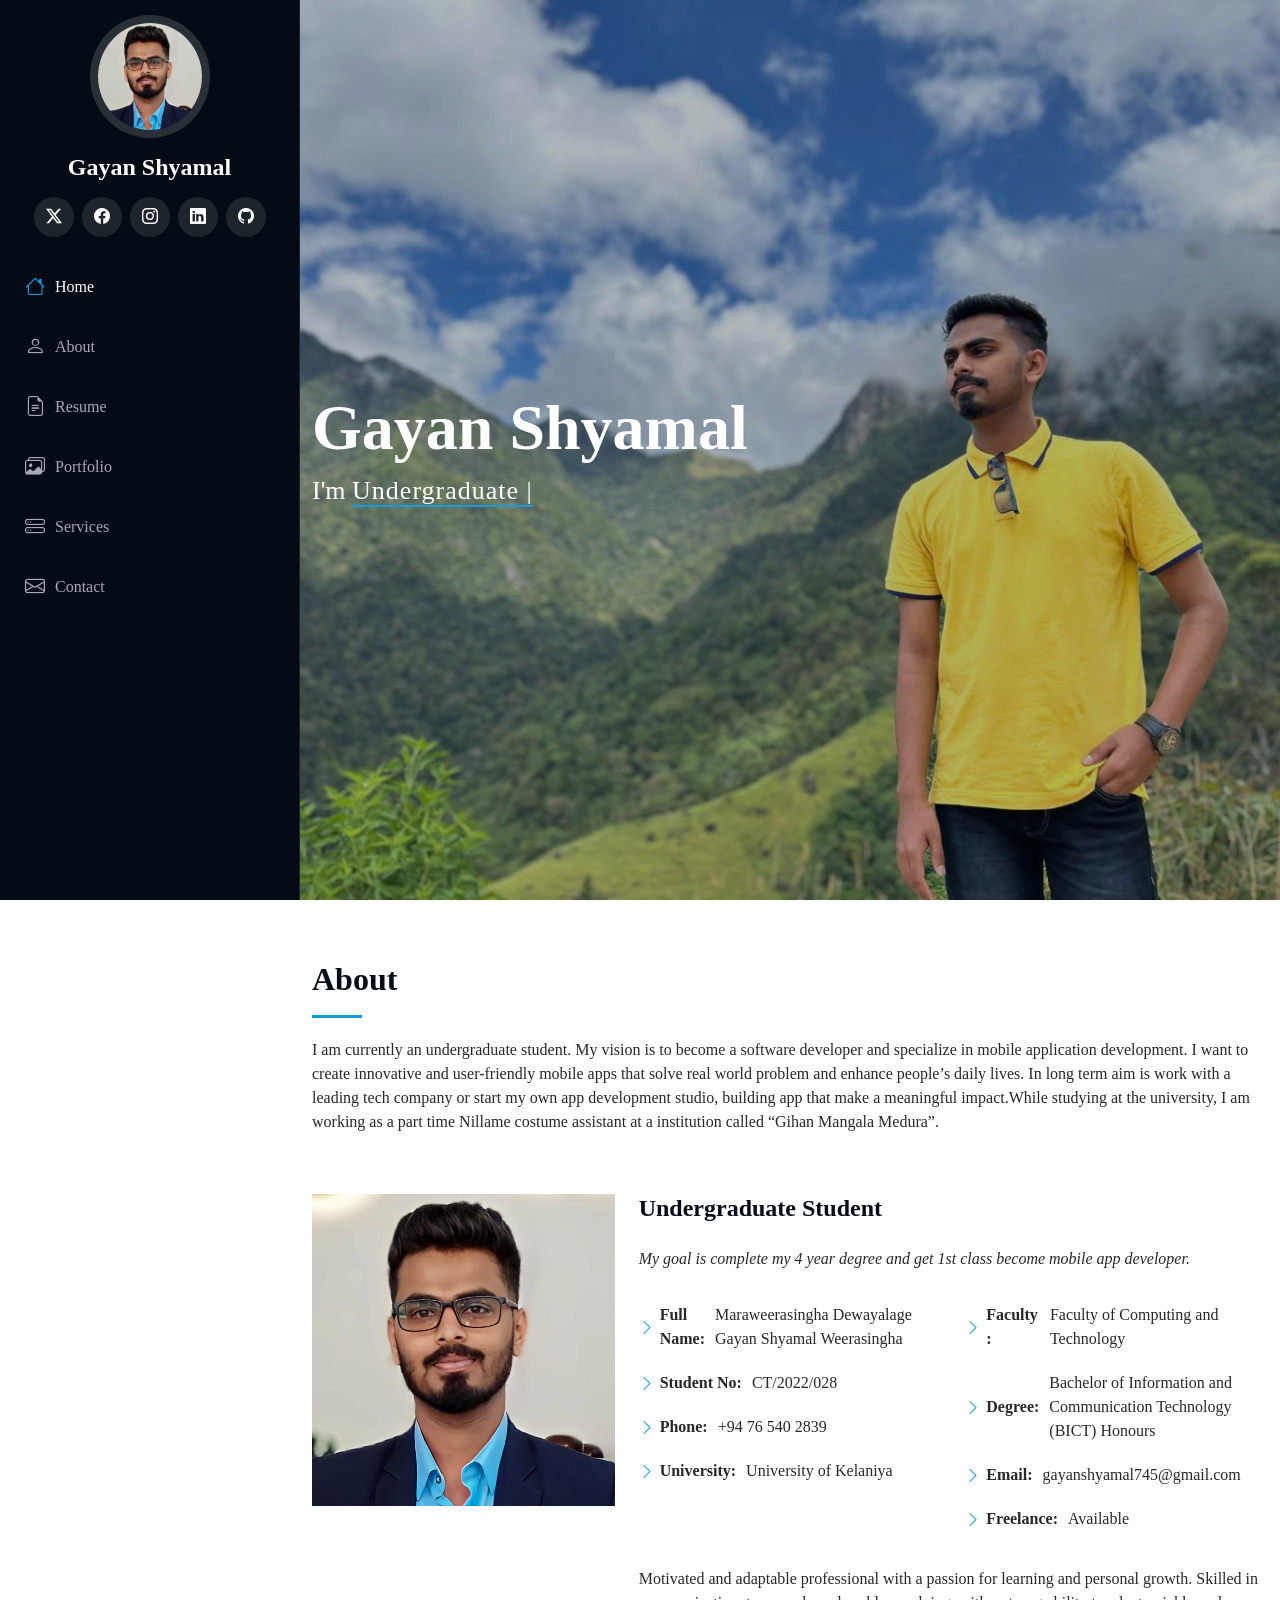
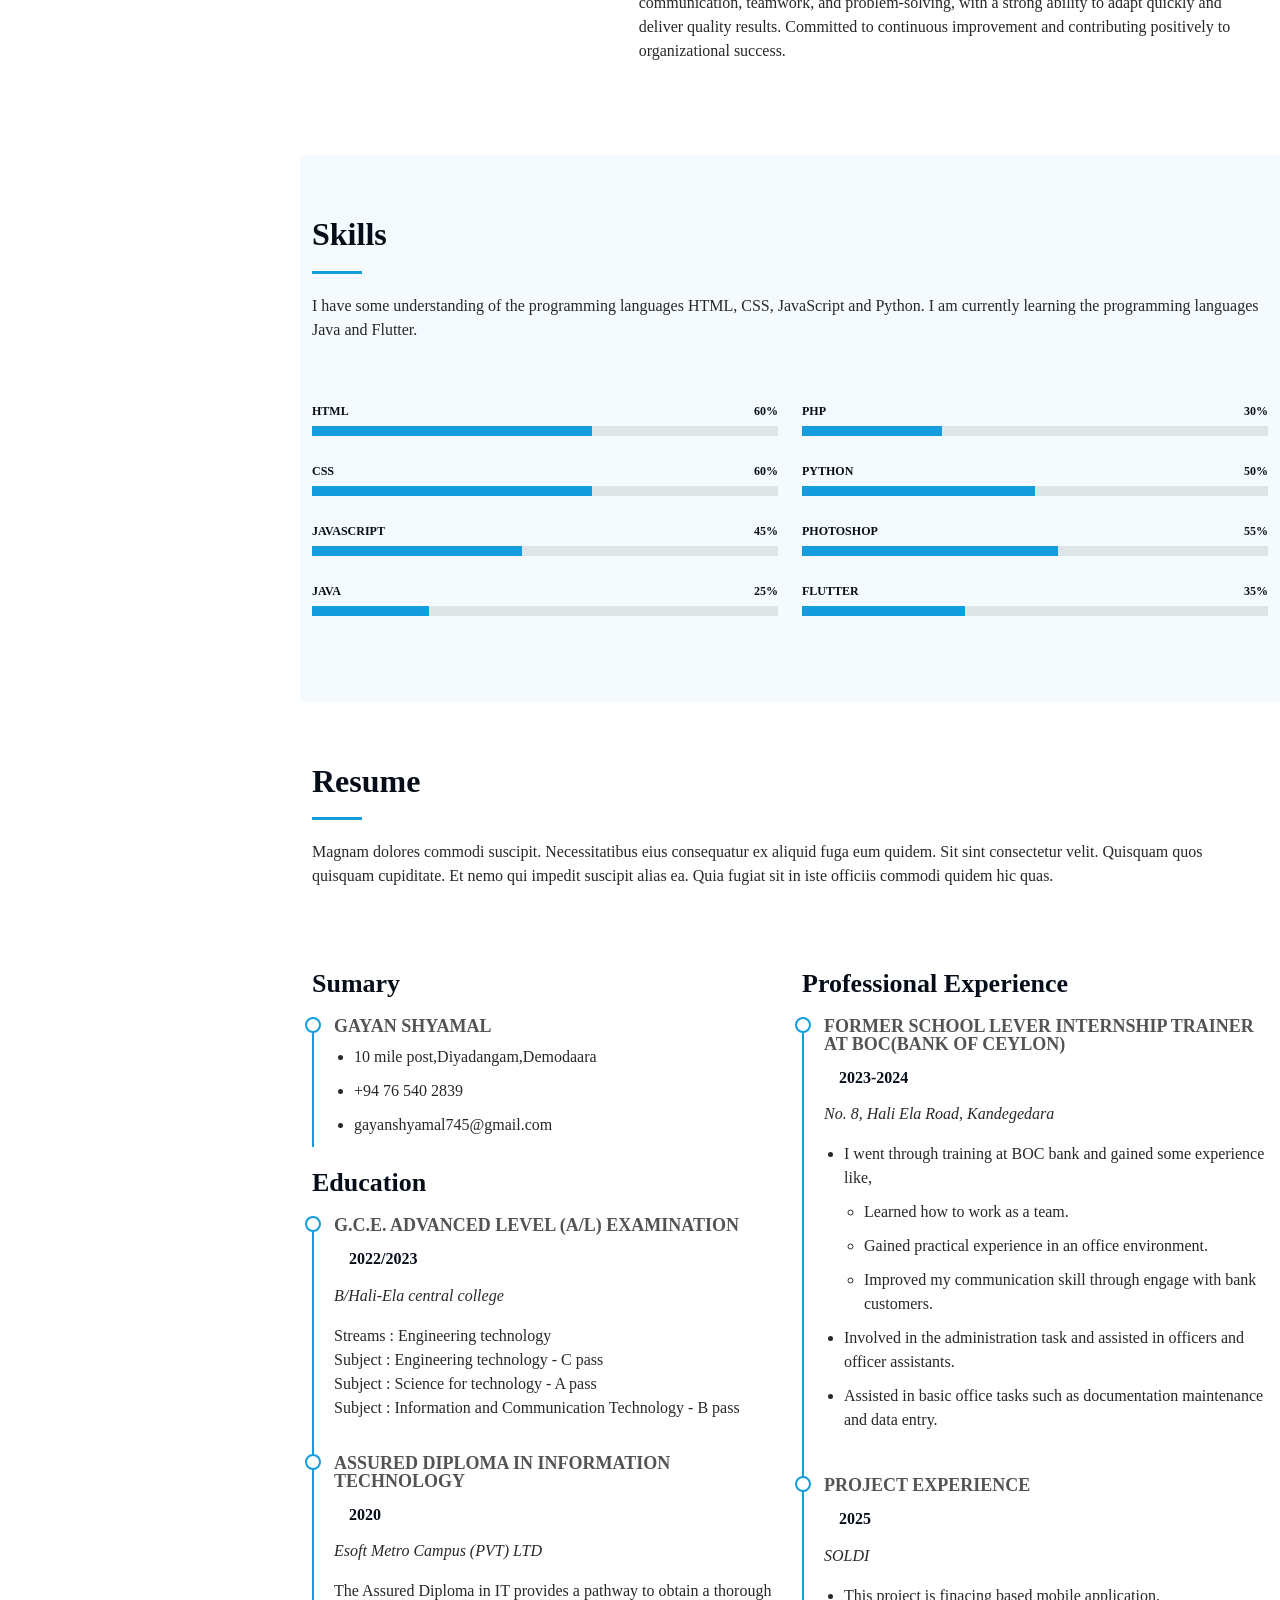
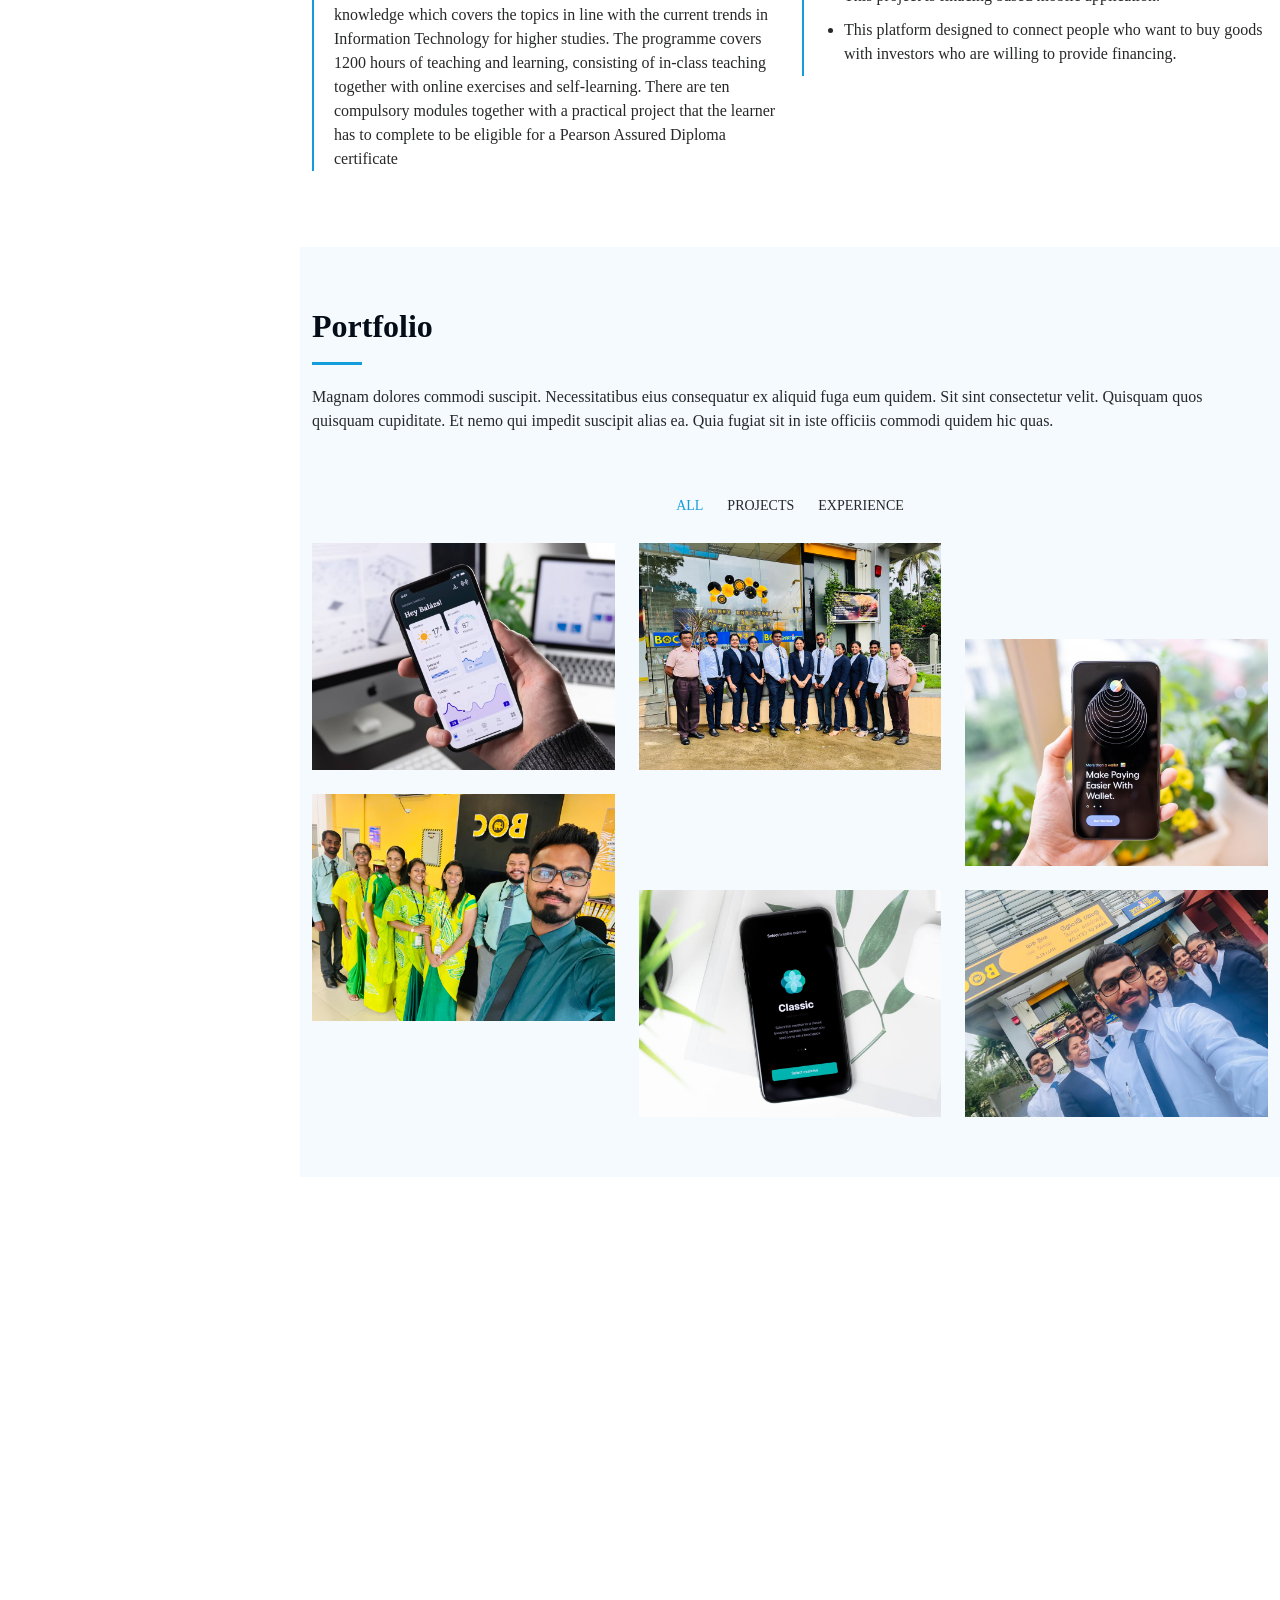
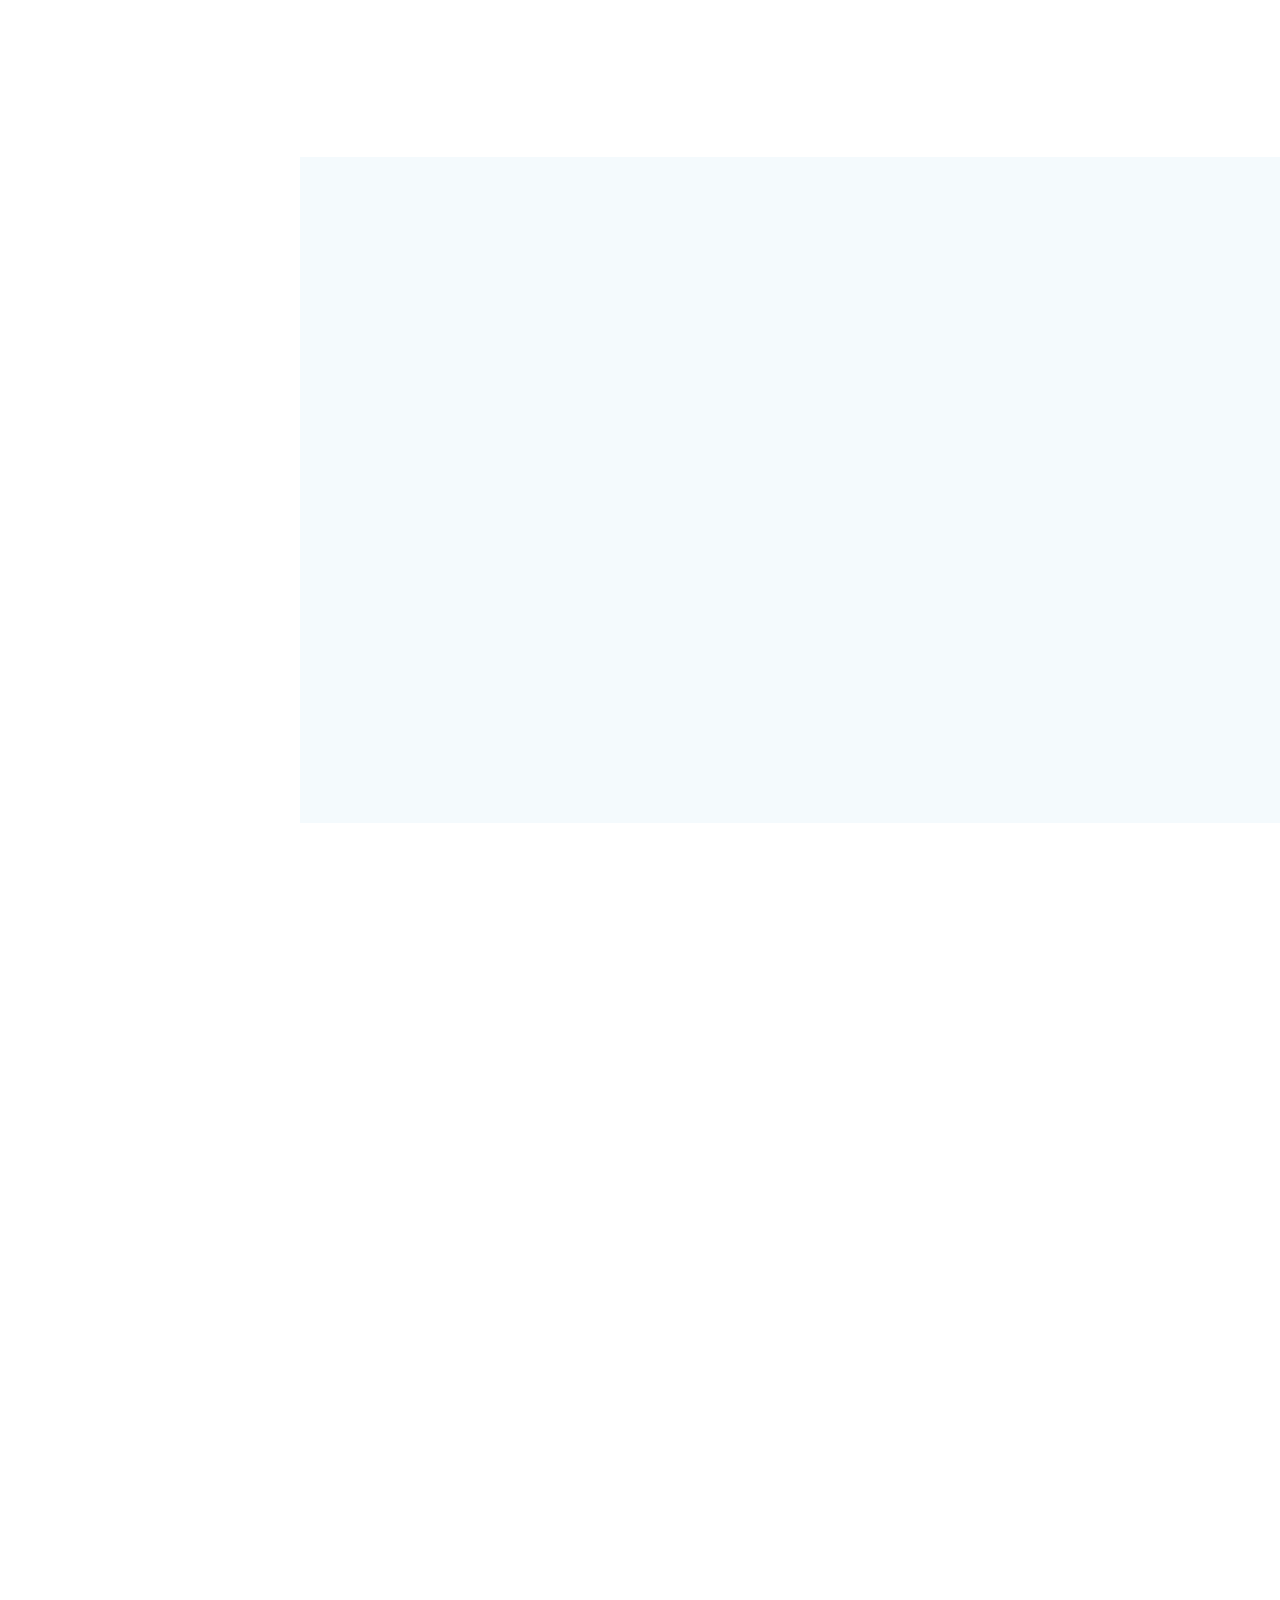
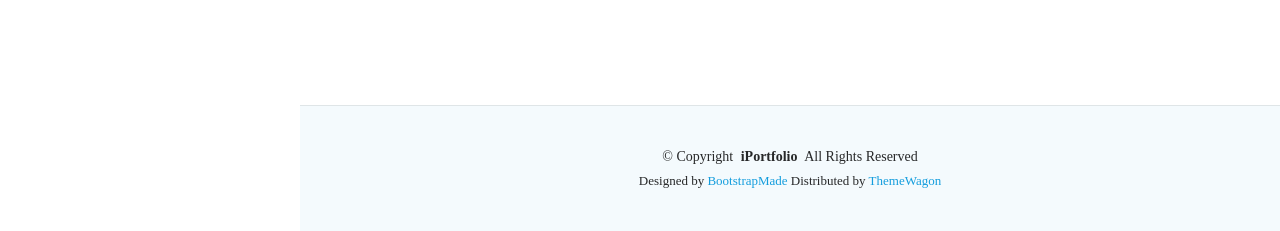
==== index.html @ ed95e5fd "update" ====
<!DOCTYPE html>
<html lang="en">

<head>
  <meta charset="utf-8">
  <meta content="width=device-width, initial-scale=1.0" name="viewport">
  <title>Phortfolio</title>
  <meta content="" name="description">
  <meta content="" name="keywords">

  <!-- Favicons -->
  <link href="assets/img/Profile img.png" rel="icon">
  <link href="assets/img/apple-touch-icon.png" rel="apple-touch-icon">

  <!-- Fonts -->
  <link href="https://fonts.googleapis.com" rel="preconnect">
  <link href="https://fonts.gstatic.com" rel="preconnect" crossorigin>
  <link href="https://fonts.googleapis.com/css2?family=Roboto:ital,wght@0,100;0,300;0,400;0,500;0,700;0,900;1,100;1,300;1,400;1,500;1,700;1,900&family=Poppins:ital,wght@0,100;0,200;0,300;0,400;0,500;0,600;0,700;0,800;0,900;1,100;1,200;1,300;1,400;1,500;1,600;1,700;1,800;1,900&family=Raleway:ital,wght@0,100;0,200;0,300;0,400;0,500;0,600;0,700;0,800;0,900;1,100;1,200;1,300;1,400;1,500;1,600;1,700;1,800;1,900&display=swap" rel="stylesheet">

  <!-- Vendor CSS Files -->
  <link href="assets/vendor/bootstrap/css/bootstrap.min.css" rel="stylesheet">
  <link href="assets/vendor/bootstrap-icons/bootstrap-icons.css" rel="stylesheet">
  <link href="assets/vendor/aos/aos.css" rel="stylesheet">
  <link href="assets/vendor/glightbox/css/glightbox.min.css" rel="stylesheet">
  <link href="assets/vendor/swiper/swiper-bundle.min.css" rel="stylesheet">

  <!-- Main CSS File -->
  <link href="assets/css/main.css" rel="stylesheet">
</head>

<body class="index-page">

  <header id="header" class="header dark-background d-flex flex-column">
    <i class="header-toggle d-xl-none bi bi-list"></i>

    <div class="profile-img">
      <img src="assets/img/my-profile-img.jpg" alt="" class="img-fluid rounded-circle">
    </div>

    <a href="index.html" class="logo d-flex align-items-center justify-content-center">
      <h1 class="sitename">Gayan Shyamal</h1>
    </a>

    <div class="social-links text-center">
      <a href="https://x.com/GayanShyamal4" class="twitter"><i class="bi bi-twitter-x"></i></a>
      <a href="https://www.facebook.com/share/17TEAf5viA/" class="facebook"><i class="bi bi-facebook"></i></a>
      <a href="https://www.instagram.com/_gayan_shyamal?utm_source=qr&igsh=MWZtNzJyYnRlZmVrOQ==" class="instagram"><i class="bi bi-instagram"></i></a>
      <a href="https://www.linkedin.com/in/gayan-shyamal-8b4151331?utm_source=share_via&utm_content=profile&utm_medium=member_android" class="linkedin"><i class="bi bi-linkedin"></i></a>
      <a href="https://github.com/Gayanshyamal" class="github"><i class="bi bi-github"></i></a>
    </div>

    <nav id="navmenu" class="navmenu">
      <ul>
        <li><a href="#hero" class="active"><i class="bi bi-house navicon"></i>Home</a></li>
        <li><a href="#about"><i class="bi bi-person navicon"></i> About</a></li>
        <li><a href="#resume"><i class="bi bi-file-earmark-text navicon"></i> Resume</a></li>
        <li><a href="#portfolio"><i class="bi bi-images navicon"></i> Portfolio</a></li>
        <li><a href="#services"><i class="bi bi-hdd-stack navicon"></i> Services</a></li>
        <li><a href="#contact"><i class="bi bi-envelope navicon"></i> Contact</a></li>
      </ul>
    </nav>

  </header>

  <main class="main">

    <!-- Hero Section -->
    <section id="hero" class="hero section dark-background">

      <img src="/assets/img/IMG-20240428-WA0241.jpg" alt="" data-aos="fade-in" class="">

      <div class="container" data-aos="fade-up" data-aos-delay="100">
        <h2>Gayan Shyamal</h2>
        <p>I'm <span class="typed" data-typed-items="Undergraduate Student, Developer, Selflearner">Undergraduate Student</span><span class="typed-cursor typed-cursor--blink" aria-hidden="true"></span><span class="typed-cursor typed-cursor--blink" aria-hidden="true"></span></p>
      </div>

    </section><!-- /Hero Section -->

    <!-- About Section -->
    <section id="about" class="about section">

      <!-- Section Title -->
      <div class="container section-title" data-aos="fade-up">
        <h2>About</h2>
        <p>I am currently an undergraduate student. My vision is to become a software developer and specialize in mobile application development. I want to create innovative and user-friendly mobile apps that solve real world problem and enhance people’s daily lives. In long term aim is work with a leading tech company or start my own app development studio, building app that make a meaningful impact.While studying at the university, I  am working as a part time Nillame costume assistant at a institution called  “Gihan Mangala Medura”.   </p>
      </div><!-- End Section Title -->

      <div class="container" data-aos="fade-up" data-aos-delay="100">

        <div class="row gy-4 justify-content-center">
          <div class="col-lg-4">
            <img src="assets/img/my-profile-img.jpg" class="img-fluid" alt="">
          </div>
          <div class="col-lg-8 content">
            <h2>Undergraduate Student</h2>
            <p class="fst-italic py-3">
              My goal is complete my 4 year degree and get 1st class become mobile app developer. 
            </p>
            <div class="row">
              <div class="col-lg-6">
                <ul>
                  <li><i class="bi bi-chevron-right"></i> <strong>Full Name:</strong> <span>Maraweerasingha Dewayalage Gayan Shyamal Weerasingha</span></li>
                  <li><i class="bi bi-chevron-right"></i> <strong>Student No:</strong> <span>CT/2022/028</span></li>
                  <li><i class="bi bi-chevron-right"></i> <strong>Phone:</strong> <span>+94 76 540 2839</span></li>
                  <li><i class="bi bi-chevron-right"></i> <strong>University:</strong> <span>University of Kelaniya</span></li>
                </ul>
              </div>
              <div class="col-lg-6">
                <ul>
                  <li><i class="bi bi-chevron-right"></i> <strong>Faculty :</strong> <span>Faculty of Computing and Technology</span></li>
                  <li><i class="bi bi-chevron-right"></i> <strong>Degree:</strong> <span>Bachelor of Information and Communication Technology (BICT) Honours</span></li>
                  <li><i class="bi bi-chevron-right"></i> <strong>Email:</strong> <span>gayanshyamal745@gmail.com</span></li>
                  <li><i class="bi bi-chevron-right"></i> <strong>Freelance:</strong> <span>Available</span></li>
                </ul>
              </div>
            </div>
            <p class="py-3">
              Motivated and adaptable professional with a passion for learning and personal growth. Skilled in communication, teamwork, and problem-solving, with a strong ability to adapt quickly and deliver quality results. Committed to continuous improvement and contributing positively to organizational success.
            </p>
          </div>
        </div>

      </div>

    </section><!-- /About Section -->

    <!-- Skills Section -->
    <section id="skills" class="skills section light-background">

      <!-- Section Title -->
      <div class="container section-title" data-aos="fade-up">
        <h2>Skills</h2>
        <p>I have some understanding of the programming languages HTML, CSS, JavaScript and Python. I am currently learning the programming languages Java and Flutter.</p>
      </div><!-- End Section Title -->

      <div class="container" data-aos="fade-up" data-aos-delay="100">

        <div class="row skills-content skills-animation">

          <div class="col-lg-6">

            <div class="progress">
              <span class="skill"><span>HTML</span> <i class="val">60%</i></span>
              <div class="progress-bar-wrap">
                <div class="progress-bar" role="progressbar" aria-valuenow="60" aria-valuemin="0" aria-valuemax="100"></div>
              </div>
            </div><!-- End Skills Item -->

            <div class="progress">
              <span class="skill"><span>CSS</span> <i class="val">60%</i></span>
              <div class="progress-bar-wrap">
                <div class="progress-bar" role="progressbar" aria-valuenow="60" aria-valuemin="0" aria-valuemax="100"></div>
              </div>
            </div><!-- End Skills Item -->

            <div class="progress">
              <span class="skill"><span>JavaScript</span> <i class="val">45%</i></span>
              <div class="progress-bar-wrap">
                <div class="progress-bar" role="progressbar" aria-valuenow="45" aria-valuemin="0" aria-valuemax="100"></div>
              </div>
            </div><!-- End Skills Item -->

            <div class="progress">
              <span class="skill"><span>Java</span> <i class="val">25%</i></span>
              <div class="progress-bar-wrap">
                <div class="progress-bar" role="progressbar" aria-valuenow="25" aria-valuemin="0" aria-valuemax="100"></div>
              </div>
            </div><!-- End Skills Item -->

          </div>

          <div class="col-lg-6">

            <div class="progress">
              <span class="skill"><span>PHP</span> <i class="val">30%</i></span>
              <div class="progress-bar-wrap">
                <div class="progress-bar" role="progressbar" aria-valuenow="30" aria-valuemin="0" aria-valuemax="100"></div>
              </div>
            </div><!-- End Skills Item -->

            <div class="progress">
              <span class="skill"><span>Python</span> <i class="val">50%</i></span>
              <div class="progress-bar-wrap">
                <div class="progress-bar" role="progressbar" aria-valuenow="50" aria-valuemin="0" aria-valuemax="100"></div>
              </div>
            </div><!-- End Skills Item -->

            <div class="progress">
              <span class="skill"><span>Photoshop</span> <i class="val">55%</i></span>
              <div class="progress-bar-wrap">
                <div class="progress-bar" role="progressbar" aria-valuenow="55" aria-valuemin="0" aria-valuemax="100"></div>
              </div>
            </div><!-- End Skills Item -->

            <div class="progress">
              <span class="skill"><span>Flutter</span> <i class="val">35%</i></span>
              <div class="progress-bar-wrap">
                <div class="progress-bar" role="progressbar" aria-valuenow="35" aria-valuemin="0" aria-valuemax="100"></div>
              </div>
            </div><!-- End Skills Item -->

          </div>

        </div>

      </div>

    </section><!-- /Skills Section -->

    <!-- Resume Section -->
    <section id="resume" class="resume section">

      <!-- Section Title -->
      <div class="container section-title" data-aos="fade-up">
        <h2>Resume</h2>
        <p>Magnam dolores commodi suscipit. Necessitatibus eius consequatur ex aliquid fuga eum quidem. Sit sint consectetur velit. Quisquam quos quisquam cupiditate. Et nemo qui impedit suscipit alias ea. Quia fugiat sit in iste officiis commodi quidem hic quas.</p>
      </div><!-- End Section Title -->

      <div class="container">

        <div class="row">

          <div class="col-lg-6" data-aos="fade-up" data-aos-delay="100">
            <h3 class="resume-title">Sumary</h3>

            <div class="resume-item pb-0">
              <h4>Gayan Shyamal</h4>
              <ul>
                <li>10 mile post,Diyadangam,Demodaara</li>
                <li>+94 76 540 2839</li>
                <li>gayanshyamal745@gmail.com</li>
              </ul>
            </div><!-- Edn Resume Item -->

            <h3 class="resume-title">Education</h3>
            <div class="resume-item">
              <h4>G.C.E. Advanced Level (A/L) Examination</h4>
              <h5>2022/2023</h5>
              <p><em>B/Hali-Ela central college</em></p>
              <p>Streams : Engineering technology <br>
                  Subject : Engineering technology - C pass <br>
                  Subject : Science for technology - A pass <br>
                  Subject : Information and Communication Technology - B pass</p>
            </div><!-- Edn Resume Item -->

            <div class="resume-item">
              <h4>ASSURED DIPLOMA IN INFORMATION TECHNOLOGY</h4>
              <h5>2020</h5>
              <p><em>Esoft Metro Campus (PVT) LTD</em></p>
              <p>The Assured Diploma in IT provides a pathway to obtain a thorough knowledge which covers the topics in line with the current trends in Information Technology for higher studies. The programme covers 1200 hours of teaching and learning, consisting of in-class teaching together with online exercises and self-learning. There are ten compulsory modules together with a practical project that the learner has to complete to be eligible for a Pearson Assured Diploma certificate</p>
            </div><!-- Edn Resume Item -->

          </div>

          <div class="col-lg-6" data-aos="fade-up" data-aos-delay="200">
            <h3 class="resume-title">Professional Experience</h3>
            <div class="resume-item">
              <h4>former school lever internship trainer at BOC(Bank of Ceylon)</h4>
              <h5>2023-2024</h5>
              <p><em>No. 8, Hali Ela Road, Kandegedara</em></p>
              <ul>
                <li>I went through training at BOC bank and gained some experience like,</li>
                <ul>
                  <li>Learned how to work as a team.</li>
                  <li>Gained practical experience in an office environment.</li>
                  <li>Improved my communication skill through engage with bank customers.</li>
                </ul>
                <li>Involved in the administration task and assisted in officers and officer assistants.</li>
                <li>Assisted in basic office tasks such as documentation maintenance and data entry.</li>
              </ul>
            </div><!-- Edn Resume Item -->

            <div class="resume-item">
              <h4>Project experience</h4>
              <h5>2025</h5>
              <p><em>SOLDI</em></p>
              <ul>
                <li>This project is finacing based mobile application.</li>
                <li>This platform designed to connect people who want to buy goods with investors who are willing to provide financing.</li>
              </ul>
            </div><!-- Edn Resume Item -->

          </div>

        </div>

      </div>

    </section><!-- /Resume Section -->

    <!-- Portfolio Section -->
    <section id="portfolio" class="portfolio section light-background">

      <!-- Section Title -->
      <div class="container section-title" data-aos="fade-up">
        <h2>Portfolio</h2>
        <p>Magnam dolores commodi suscipit. Necessitatibus eius consequatur ex aliquid fuga eum quidem. Sit sint consectetur velit. Quisquam quos quisquam cupiditate. Et nemo qui impedit suscipit alias ea. Quia fugiat sit in iste officiis commodi quidem hic quas.</p>
      </div><!-- End Section Title -->

      <div class="container">

        <div class="isotope-layout" data-default-filter="*" data-layout="masonry" data-sort="original-order">

          <ul class="portfolio-filters isotope-filters" data-aos="fade-up" data-aos-delay="100">
            <li data-filter="*" class="filter-active">All</li>
            <li data-filter=".filter-app">Projects</li>
            <li data-filter=".filter-product">Experience</li>
          </ul><!-- End Portfolio Filters -->

          <div class="row gy-4 isotope-container" data-aos="fade-up" data-aos-delay="200">

            <div class="col-lg-4 col-md-6 portfolio-item isotope-item filter-app">
              <div class="portfolio-content h-100">
                <img src="assets/img/portfolio/app-1.jpg" class="img-fluid" alt="">
                <div class="portfolio-info">
                  <h4>App 1</h4>
                  <p>Lorem ipsum, dolor sit amet consectetur</p>
                  <a href="assets/img/portfolio/app-1.jpg" title="App 1" data-gallery="portfolio-gallery-app" class="glightbox preview-link"><i class="bi bi-zoom-in"></i></a>
                  <a href="portfolio-details.html" title="More Details" class="details-link"><i class="bi bi-link-45deg"></i></a>
                </div>
              </div>
            </div><!-- End Portfolio Item -->

            <div class="col-lg-4 col-md-6 portfolio-item isotope-item filter-product">
              <div class="portfolio-content h-100">
                <img src="assets/img/portfolio/product-1.jpg" class="img-fluid" alt="">
                <div class="portfolio-info">
                  <h4>Product 1</h4>
                  <p>Lorem ipsum, dolor sit amet consectetur</p>
                  <a href="assets/img/portfolio/product-1.jpg" title="Product 1" data-gallery="portfolio-gallery-product" class="glightbox preview-link"><i class="bi bi-zoom-in"></i></a>
                  <a href="portfolio-Experience.html" title="More Details" class="details-link"><i class="bi bi-link-45deg"></i></a>
                </div>
              </div>
            </div><!-- End Portfolio Item -->

            <div class="col-lg-4 col-md-6 portfolio-item isotope-item filter-branding">
              <div class="portfolio-content h-100">
                <img src="assets/img/portfolio/branding-1.jpg" class="img-fluid" alt="">
                <div class="portfolio-info">
                  <h4>Branding 1</h4>
                  <p>Lorem ipsum, dolor sit amet consectetur</p>
                  <a href="assets/img/portfolio/branding-1.jpg" title="Branding 1" data-gallery="portfolio-gallery-branding" class="glightbox preview-link"><i class="bi bi-zoom-in"></i></a>
                  <a href="portfolio-details.html" title="More Details" class="details-link"><i class="bi bi-link-45deg"></i></a>
                </div>
              </div>
            </div><!-- End Portfolio Item -->

            <div class="col-lg-4 col-md-6 portfolio-item isotope-item filter-books">
              <div class="portfolio-content h-100">
                <img src="assets/img/portfolio/books-1.jpg" class="img-fluid" alt="">
                <div class="portfolio-info">
                  <h4>Books 1</h4>
                  <p>Lorem ipsum, dolor sit amet consectetur</p>
                  <a href="assets/img/portfolio/books-1.jpg" title="Branding 1" data-gallery="portfolio-gallery-book" class="glightbox preview-link"><i class="bi bi-zoom-in"></i></a>
                  <a href="portfolio-details.html" title="More Details" class="details-link"><i class="bi bi-link-45deg"></i></a>
                </div>
              </div>
            </div><!-- End Portfolio Item -->

            <div class="col-lg-4 col-md-6 portfolio-item isotope-item filter-app">
              <div class="portfolio-content h-100">
                <img src="assets/img/portfolio/app-2.jpg" class="img-fluid" alt="">
                <div class="portfolio-info">
                  <h4>App 2</h4>
                  <p>Lorem ipsum, dolor sit amet consectetur</p>
                  <a href="assets/img/portfolio/app-2.jpg" title="App 2" data-gallery="portfolio-gallery-app" class="glightbox preview-link"><i class="bi bi-zoom-in"></i></a>
                  <a href="portfolio-details.html" title="More Details" class="details-link"><i class="bi bi-link-45deg"></i></a>
                </div>
              </div>
            </div><!-- End Portfolio Item -->

            <div class="col-lg-4 col-md-6 portfolio-item isotope-item filter-product">
              <div class="portfolio-content h-100">
                <img src="assets/img/portfolio/product-2.jpg" class="img-fluid" alt="">
                <div class="portfolio-info">
                  <h4>Product 2</h4>
                  <p>Lorem ipsum, dolor sit amet consectetur</p>
                  <a href="assets/img/portfolio/product-2.jpg" title="Product 2" data-gallery="portfolio-gallery-product" class="glightbox preview-link"><i class="bi bi-zoom-in"></i></a>
                  <a href="portfolio-Experience.html" title="More Details" class="details-link"><i class="bi bi-link-45deg"></i></a>
                </div>
              </div>
            </div><!-- End Portfolio Item -->

            <div class="col-lg-4 col-md-6 portfolio-item isotope-item filter-branding">
              <div class="portfolio-content h-100">
                <img src="assets/img/portfolio/branding-2.jpg" class="img-fluid" alt="">
                <div class="portfolio-info">
                  <h4>Branding 2</h4>
                  <p>Lorem ipsum, dolor sit amet consectetur</p>
                  <a href="assets/img/portfolio/branding-2.jpg" title="Branding 2" data-gallery="portfolio-gallery-branding" class="glightbox preview-link"><i class="bi bi-zoom-in"></i></a>
                  <a href="portfolio-details.html" title="More Details" class="details-link"><i class="bi bi-link-45deg"></i></a>
                </div>
              </div>
            </div><!-- End Portfolio Item -->

            <div class="col-lg-4 col-md-6 portfolio-item isotope-item filter-books">
              <div class="portfolio-content h-100">
                <img src="assets/img/portfolio/books-2.jpg" class="img-fluid" alt="">
                <div class="portfolio-info">
                  <h4>Books 2</h4>
                  <p>Lorem ipsum, dolor sit amet consectetur</p>
                  <a href="assets/img/portfolio/books-2.jpg" title="Branding 2" data-gallery="portfolio-gallery-book" class="glightbox preview-link"><i class="bi bi-zoom-in"></i></a>
                  <a href="portfolio-details.html" title="More Details" class="details-link"><i class="bi bi-link-45deg"></i></a>
                </div>
              </div>
            </div><!-- End Portfolio Item -->

            <div class="col-lg-4 col-md-6 portfolio-item isotope-item filter-app">
              <div class="portfolio-content h-100">
                <img src="assets/img/portfolio/app-3.jpg" class="img-fluid" alt="">
                <div class="portfolio-info">
                  <h4>App 3</h4>
                  <p>Lorem ipsum, dolor sit amet consectetur</p>
                  <a href="assets/img/portfolio/app-3.jpg" title="App 3" data-gallery="portfolio-gallery-app" class="glightbox preview-link"><i class="bi bi-zoom-in"></i></a>
                  <a href="portfolio-details.html" title="More Details" class="details-link"><i class="bi bi-link-45deg"></i></a>
                </div>
              </div>
            </div><!-- End Portfolio Item -->

            <div class="col-lg-4 col-md-6 portfolio-item isotope-item filter-product">
              <div class="portfolio-content h-100">
                <img src="assets/img/portfolio/product-3.jpg" class="img-fluid" alt="">
                <div class="portfolio-info">
                  <h4>Product 3</h4>
                  <p>Lorem ipsum, dolor sit amet consectetur</p>
                  <a href="assets/img/portfolio/product-3.jpg" title="Product 3" data-gallery="portfolio-gallery-product" class="glightbox preview-link"><i class="bi bi-zoom-in"></i></a>
                  <a href="portfolio-Experience.html" title="More Details" class="details-link"><i class="bi bi-link-45deg"></i></a>
                </div>
              </div>
            </div><!-- End Portfolio Item -->

            <div class="col-lg-4 col-md-6 portfolio-item isotope-item filter-branding">
              <div class="portfolio-content h-100">
                <img src="assets/img/portfolio/branding-3.jpg" class="img-fluid" alt="">
                <div class="portfolio-info">
                  <h4>Branding 3</h4>
                  <p>Lorem ipsum, dolor sit amet consectetur</p>
                  <a href="assets/img/portfolio/branding-3.jpg" title="Branding 2" data-gallery="portfolio-gallery-branding" class="glightbox preview-link"><i class="bi bi-zoom-in"></i></a>
                  <a href="portfolio-details.html" title="More Details" class="details-link"><i class="bi bi-link-45deg"></i></a>
                </div>
              </div>
            </div><!-- End Portfolio Item -->

            <div class="col-lg-4 col-md-6 portfolio-item isotope-item filter-books">
              <div class="portfolio-content h-100">
                <img src="assets/img/portfolio/books-3.jpg" class="img-fluid" alt="">
                <div class="portfolio-info">
                  <h4>Books 3</h4>
                  <p>Lorem ipsum, dolor sit amet consectetur</p>
                  <a href="assets/img/portfolio/books-3.jpg" title="Branding 3" data-gallery="portfolio-gallery-book" class="glightbox preview-link"><i class="bi bi-zoom-in"></i></a>
                  <a href="portfolio-details.html" title="More Details" class="details-link"><i class="bi bi-link-45deg"></i></a>
                </div>
              </div>
            </div><!-- End Portfolio Item -->

          </div><!-- End Portfolio Container -->

        </div>

      </div>

    </section><!-- /Portfolio Section -->

    <!-- Services Section -->
    <section id="services" class="services section">

      <!-- Section Title -->
      <div class="container section-title" data-aos="fade-up">
        <h2>Services</h2>
        <p>Magnam dolores commodi suscipit. Necessitatibus eius consequatur ex aliquid fuga eum quidem. Sit sint consectetur velit. Quisquam quos quisquam cupiditate. Et nemo qui impedit suscipit alias ea. Quia fugiat sit in iste officiis commodi quidem hic quas.</p>
      </div><!-- End Section Title -->

      <div class="container">

        <div class="row gy-4">

          <div class="col-lg-4 col-md-6 service-item d-flex" data-aos="fade-up" data-aos-delay="100">
            <div class="icon flex-shrink-0"><i class="bi bi-briefcase"></i></div>
            <div>
              <h4 class="title"><a href="service-details.html" class="stretched-link">Lorem Ipsum</a></h4>
              <p class="description">Voluptatum deleniti atque corrupti quos dolores et quas molestias excepturi sint occaecati cupiditate non provident</p>
            </div>
          </div>
          <!-- End Service Item -->

          <div class="col-lg-4 col-md-6 service-item d-flex" data-aos="fade-up" data-aos-delay="200">
            <div class="icon flex-shrink-0"><i class="bi bi-card-checklist"></i></div>
            <div>
              <h4 class="title"><a href="service-details.html" class="stretched-link">Dolor Sitema</a></h4>
              <p class="description">Minim veniam, quis nostrud exercitation ullamco laboris nisi ut aliquip ex ea commodo consequat tarad limino ata</p>
            </div>
          </div><!-- End Service Item -->

          <div class="col-lg-4 col-md-6 service-item d-flex" data-aos="fade-up" data-aos-delay="300">
            <div class="icon flex-shrink-0"><i class="bi bi-bar-chart"></i></div>
            <div>
              <h4 class="title"><a href="service-details.html" class="stretched-link">Sed ut perspiciatis</a></h4>
              <p class="description">Duis aute irure dolor in reprehenderit in voluptate velit esse cillum dolore eu fugiat nulla pariatur</p>
            </div>
          </div><!-- End Service Item -->

          <div class="col-lg-4 col-md-6 service-item d-flex" data-aos="fade-up" data-aos-delay="400">
            <div class="icon flex-shrink-0"><i class="bi bi-binoculars"></i></div>
            <div>
              <h4 class="title"><a href="service-details.html" class="stretched-link">Magni Dolores</a></h4>
              <p class="description">Excepteur sint occaecat cupidatat non proident, sunt in culpa qui officia deserunt mollit anim id est laborum</p>
            </div>
          </div><!-- End Service Item -->

          <div class="col-lg-4 col-md-6 service-item d-flex" data-aos="fade-up" data-aos-delay="500">
            <div class="icon flex-shrink-0"><i class="bi bi-brightness-high"></i></div>
            <div>
              <h4 class="title"><a href="service-details.html" class="stretched-link">Nemo Enim</a></h4>
              <p class="description">At vero eos et accusamus et iusto odio dignissimos ducimus qui blanditiis praesentium voluptatum deleniti atque</p>
            </div>
          </div><!-- End Service Item -->

          <div class="col-lg-4 col-md-6 service-item d-flex" data-aos="fade-up" data-aos-delay="600">
            <div class="icon flex-shrink-0"><i class="bi bi-calendar4-week"></i></div>
            <div>
              <h4 class="title"><a href="service-details.html" class="stretched-link">Eiusmod Tempor</a></h4>
              <p class="description">Et harum quidem rerum facilis est et expedita distinctio. Nam libero tempore, cum soluta nobis est eligendi</p>
            </div>
          </div><!-- End Service Item -->

        </div>

      </div>

    </section><!-- /Services Section -->

    <!-- Testimonials Section -->
    <section id="testimonials" class="testimonials section light-background">

      <!-- Section Title -->
      <div class="container section-title" data-aos="fade-up">
        <h2>Testimonials</h2>
        <p>Necessitatibus eius consequatur ex aliquid fuga eum quidem sint consectetur velit</p>
      </div><!-- End Section Title -->

      <div class="container" data-aos="fade-up" data-aos-delay="100">

        <div class="swiper init-swiper">
          <script type="application/json" class="swiper-config">
            {
              "loop": true,
              "speed": 600,
              "autoplay": {
                "delay": 5000
              },
              "slidesPerView": "auto",
              "pagination": {
                "el": ".swiper-pagination",
                "type": "bullets",
                "clickable": true
              },
              "breakpoints": {
                "320": {
                  "slidesPerView": 1,
                  "spaceBetween": 40
                },
                "1200": {
                  "slidesPerView": 3,
                  "spaceBetween": 1
                }
              }
            }
          </script>
          <div class="swiper-wrapper">

            <div class="swiper-slide">
              <div class="testimonial-item">
                <p>
                  <i class="bi bi-quote quote-icon-left"></i>
                  <span>Proin iaculis purus consequat sem cure digni ssim donec porttitora entum suscipit rhoncus. Accusantium quam, ultricies eget id, aliquam eget nibh et. Maecen aliquam, risus at semper.</span>
                  <i class="bi bi-quote quote-icon-right"></i>
                </p>
                <img src="assets/img/testimonials/testimonials-1.jpg" class="testimonial-img" alt="">
                <h3>Saul Goodman</h3>
                <h4>Ceo &amp; Founder</h4>
              </div>
            </div><!-- End testimonial item -->

            <div class="swiper-slide">
              <div class="testimonial-item">
                <p>
                  <i class="bi bi-quote quote-icon-left"></i>
                  <span>Export tempor illum tamen malis malis eram quae irure esse labore quem cillum quid malis quorum velit fore eram velit sunt aliqua noster fugiat irure amet legam anim culpa.</span>
                  <i class="bi bi-quote quote-icon-right"></i>
                </p>
                <img src="assets/img/testimonials/testimonials-2.jpg" class="testimonial-img" alt="">
                <h3>Sara Wilsson</h3>
                <h4>Designer</h4>
              </div>
            </div><!-- End testimonial item -->

            <div class="swiper-slide">
              <div class="testimonial-item">
                <p>
                  <i class="bi bi-quote quote-icon-left"></i>
                  <span>Enim nisi quem export duis labore cillum quae magna enim sint quorum nulla quem veniam duis minim tempor labore quem eram duis noster aute amet eram fore quis sint minim.</span>
                  <i class="bi bi-quote quote-icon-right"></i>
                </p>
                <img src="assets/img/testimonials/testimonials-3.jpg" class="testimonial-img" alt="">
                <h3>Jena Karlis</h3>
                <h4>Store Owner</h4>
              </div>
            </div><!-- End testimonial item -->

            <div class="swiper-slide">
              <div class="testimonial-item">
                <p>
                  <i class="bi bi-quote quote-icon-left"></i>
                  <span>Fugiat enim eram quae cillum dolore dolor amet nulla culpa multos export minim fugiat dolor enim duis veniam ipsum anim magna sunt elit fore quem dolore labore illum veniam.</span>
                  <i class="bi bi-quote quote-icon-right"></i>
                </p>
                <img src="assets/img/testimonials/testimonials-4.jpg" class="testimonial-img" alt="">
                <h3>Matt Brandon</h3>
                <h4>Freelancer</h4>
              </div>
            </div><!-- End testimonial item -->

            <div class="swiper-slide">
              <div class="testimonial-item">
                <p>
                  <i class="bi bi-quote quote-icon-left"></i>
                  <span>Quis quorum aliqua sint quem legam fore sunt eram irure aliqua veniam tempor noster veniam sunt culpa nulla illum cillum fugiat legam esse veniam culpa fore nisi cillum quid.</span>
                  <i class="bi bi-quote quote-icon-right"></i>
                </p>
                <img src="assets/img/testimonials/testimonials-5.jpg" class="testimonial-img" alt="">
                <h3>John Larson</h3>
                <h4>Entrepreneur</h4>
              </div>
            </div><!-- End testimonial item -->

          </div>
          <div class="swiper-pagination"></div>
        </div>

      </div>

    </section><!-- /Testimonials Section -->

    <!-- Contact Section -->
    <section id="contact" class="contact section">

      <!-- Section Title -->
      <div class="container section-title" data-aos="fade-up">
        <h2>Contact</h2>
        <p>Necessitatibus eius consequatur ex aliquid fuga eum quidem sint consectetur velit</p>
      </div><!-- End Section Title -->

      <div class="container" data-aos="fade-up" data-aos-delay="100">

        <div class="row gy-4">

          <div class="col-lg-5">

            <div class="info-wrap">
              <div class="info-item d-flex" data-aos="fade-up" data-aos-delay="200">
                <i class="bi bi-geo-alt flex-shrink-0"></i>
                <div>
                  <h3>Address</h3>
                  <p>A108 Adam Street, New York, NY 535022</p>
                </div>
              </div><!-- End Info Item -->

              <div class="info-item d-flex" data-aos="fade-up" data-aos-delay="300">
                <i class="bi bi-telephone flex-shrink-0"></i>
                <div>
                  <h3>Call Us</h3>
                  <p>+1 5589 55488 55</p>
                </div>
              </div><!-- End Info Item -->

              <div class="info-item d-flex" data-aos="fade-up" data-aos-delay="400">
                <i class="bi bi-envelope flex-shrink-0"></i>
                <div>
                  <h3>Email Us</h3>
                  <p>info@example.com</p>
                </div>
              </div><!-- End Info Item -->

              <iframe src="https://www.google.com/maps/embed?pb=!1m14!1m8!1m3!1d48389.78314118045!2d-74.006138!3d40.710059!3m2!1i1024!2i768!4f13.1!3m3!1m2!1s0x89c25a22a3bda30d%3A0xb89d1fe6bc499443!2sDowntown%20Conference%20Center!5e0!3m2!1sen!2sus!4v1676961268712!5m2!1sen!2sus" frameborder="0" style="border:0; width: 100%; height: 270px;" allowfullscreen="" loading="lazy" referrerpolicy="no-referrer-when-downgrade"></iframe>
            </div>
          </div>

          <div class="col-lg-7">
            <form action="forms/contact.php" method="post" class="php-email-form" data-aos="fade-up" data-aos-delay="200">
              <div class="row gy-4">

                <div class="col-md-6">
                  <label for="name-field" class="pb-2">Your Name</label>
                  <input type="text" name="name" id="name-field" class="form-control" required="">
                </div>

                <div class="col-md-6">
                  <label for="email-field" class="pb-2">Your Email</label>
                  <input type="email" class="form-control" name="email" id="email-field" required="">
                </div>

                <div class="col-md-12">
                  <label for="subject-field" class="pb-2">Subject</label>
                  <input type="text" class="form-control" name="subject" id="subject-field" required="">
                </div>

                <div class="col-md-12">
                  <label for="message-field" class="pb-2">Message</label>
                  <textarea class="form-control" name="message" rows="10" id="message-field" required=""></textarea>
                </div>

                <div class="col-md-12 text-center">
                  <div class="loading">Loading</div>
                  <div class="error-message"></div>
                  <div class="sent-message">Your message has been sent. Thank you!</div>

                  <button type="submit">Send Message</button>
                </div>

              </div>
            </form>
          </div><!-- End Contact Form -->

        </div>

      </div>

    </section><!-- /Contact Section -->

  </main>

  <footer id="footer" class="footer position-relative light-background">

    <div class="container">
      <div class="copyright text-center ">
        <p>© <span>Copyright</span> <strong class="px-1 sitename">iPortfolio</strong> <span>All Rights Reserved</span></p>
      </div>
      <div class="credits">
        <!-- All the links in the footer should remain intact. -->
        <!-- You can delete the links only if you've purchased the pro version. -->
        <!-- Licensing information: https://bootstrapmade.com/license/ -->
        <!-- Purchase the pro version with working PHP/AJAX contact form: [buy-url] -->
        Designed by <a href="https://bootstrapmade.com/">BootstrapMade</a> Distributed by <a href="https://themewagon.com">ThemeWagon</a>
      </div>
    </div>

  </footer>

  <!-- Scroll Top -->
  <a href="#" id="scroll-top" class="scroll-top d-flex align-items-center justify-content-center"><i class="bi bi-arrow-up-short"></i></a>

  <!-- Preloader -->
  <div id="preloader"></div>

  <!-- Vendor JS Files -->
  <script src="assets/vendor/bootstrap/js/bootstrap.bundle.min.js"></script>
  <script src="assets/vendor/php-email-form/validate.js"></script>
  <script src="assets/vendor/aos/aos.js"></script>
  <script src="assets/vendor/typed.js/typed.umd.js"></script>
  <script src="assets/vendor/purecounter/purecounter_vanilla.js"></script>
  <script src="assets/vendor/waypoints/noframework.waypoints.js"></script>
  <script src="assets/vendor/glightbox/js/glightbox.min.js"></script>
  <script src="assets/vendor/imagesloaded/imagesloaded.pkgd.min.js"></script>
  <script src="assets/vendor/isotope-layout/isotope.pkgd.min.js"></script>
  <script src="assets/vendor/swiper/swiper-bundle.min.js"></script>

  <!-- Main JS File -->
  <script src="assets/js/main.js"></script>

</body>

</html>
---- assets/css/main.css ----
-----------------------------------------*/
/* Fonts */
:root {
  --default-font: "Roboto",  system-ui, -apple-system, "Segoe UI", Roboto, "Helvetica Neue", Arial, "Noto Sans", "Liberation Sans", sans-serif, "Apple Color Emoji", "Segoe UI Emoji", "Segoe UI Symbol", "Noto Color Emoji";
  --heading-font: "Raleway",  sans-serif;
  --nav-font: "Poppins",  sans-serif;
}

/* Global Colors - The following color variables are used throughout the website. Updating them here will change the color scheme of the entire website */
:root { 
  --background-color: #ffffff;
  --default-color: #272829; 
  --heading-color: #050d18; /* Color for headings, subheadings and title throughout the website */
  --accent-color: #149ddd; /* Accent color that represents your brand on the website. It's used for buttons, links, and other elements that need to stand out */
  --surface-color: #ffffff; /* The surface color is used as a background of boxed elements within sections, such as cards, icon boxes, or other elements that require a visual separation from the global background. */
  --contrast-color: #ffffff; /* Contrast color for text, ensuring readability against backgrounds of accent, heading, or default colors. */
}

/* Nav Menu Colors - The following color variables are used specifically for the navigation menu. They are separate from the global colors to allow for more customization options */
:root {
  --nav-color: #a8a9b4;  /* The default color of the main navmenu links */
  --nav-hover-color: #ffffff; /* Applied to main navmenu links when they are hovered over or active */
  --nav-mobile-background-color: #040b14; /* Used as the background color for mobile navigation menu */
  --nav-dropdown-background-color: #040b14; /* Used as the background color for dropdown items that appear when hovering over primary navigation items */
  --nav-dropdown-color: #a8a9b4; /* Used for navigation links of the dropdown items in the navigation menu. */
  --nav-dropdown-hover-color: #ffffff; /* Similar to --nav-hover-color, this color is applied to dropdown navigation links when they are hovered over. */
}

/* Color Presets - These classes override global colors when applied to any section or element, providing reuse of the sam color scheme. */

.light-background {
  --background-color: #f4fafd;
  --surface-color: #ffffff;
}

.dark-background {
  --background-color: #040b14;
  --default-color: #ffffff;
  --heading-color: #ffffff;
  --surface-color: #151f2b;
  --contrast-color: #ffffff;
}

/* Smooth scroll */
:root {
  scroll-behavior: smooth;
}

/*--------------------------------------------------------------
# General Styling & Shared Classes
--------------------------------------------------------------*/
body {
  color: var(--default-color);
  background-color: var(--background-color);
  font-family: var(--default-font);
}

a {
  color: var(--accent-color);
  text-decoration: none;
  transition: 0.3s;
}

a:hover {
  color: color-mix(in srgb, var(--accent-color), transparent 25%);
  text-decoration: none;
}

h1,
h2,
h3,
h4,
h5,
h6 {
  color: var(--heading-color);
  font-family: var(--heading-font);
}

/* PHP Email Form Messages
------------------------------*/
.php-email-form .error-message {
  display: none;
  background: #df1529;
  color: #ffffff;
  text-align: left;
  padding: 15px;
  margin-bottom: 24px;
  font-weight: 600;
}

.php-email-form .sent-message {
  display: none;
  color: #ffffff;
  background: #059652;
  text-align: center;
  padding: 15px;
  margin-bottom: 24px;
  font-weight: 600;
}

.php-email-form .loading {
  display: none;
  background: var(--surface-color);
  text-align: center;
  padding: 15px;
  margin-bottom: 24px;
}

.php-email-form .loading:before {
  content: "";
  display: inline-block;
  border-radius: 50%;
  width: 24px;
  height: 24px;
  margin: 0 10px -6px 0;
  border: 3px solid var(--accent-color);
  border-top-color: var(--surface-color);
  animation: php-email-form-loading 1s linear infinite;
}

@keyframes php-email-form-loading {
  0% {
    transform: rotate(0deg);
  }

  100% {
    transform: rotate(360deg);
  }
}

/*--------------------------------------------------------------
# Global Header
--------------------------------------------------------------*/
.header {
  color: var(--default-color);
  background-color: var(--background-color);
  position: fixed;
  top: 0;
  left: 0;
  bottom: 0;
  padding: 0 15px;
  width: 300px;
  transition: all ease-in-out 0.3s;
  overflow-y: auto;
  z-index: 997;
  border-right: 1px solid color-mix(in srgb, var(--default-color), transparent 90%);
}

.header .profile-img img {
  margin: 15px auto;
  display: block;
  width: 120px;
  border: 8px solid color-mix(in srgb, var(--default-color), transparent 85%);
}

.header .logo {
  line-height: 1;
  margin-bottom: 15px;
}

.header .logo img {
  max-height: 32px;
  margin-right: 8px;
}

.header .logo h1 {
  font-size: 24px;
  margin: 0;
  font-weight: 700;
  color: var(--heading-color);
}

.header .social-links {
  margin: 0 0 20px 0;
}

.header .social-links a {
  font-size: 16px;
  display: inline-flex;
  align-items: center;
  justify-content: center;
  background: color-mix(in srgb, var(--default-color), transparent 90%);
  color: var(--default-color);
  margin: 0 2px;
  border-radius: 50%;
  text-align: center;
  width: 40px;
  height: 40px;
  transition: 0.3s;
}

.header .social-links a:hover {
  color: var(--contrast-color);
  background: var(--accent-color);
}

@media (min-width: 1200px) {

  .header~main,
  .header~#footer {
    margin-left: 300px;
  }
}

@media (max-width: 1199px) {
  .header {
    left: -100%;
  }
}

.header.header-show {
  left: 0;
}

.header .header-toggle {
  color: var(--contrast-color);
  background-color: var(--accent-color);
  font-size: 22px;
  display: flex;
  align-items: center;
  justify-content: center;
  width: 40px;
  height: 40px;
  border-radius: 50%;
  cursor: pointer;
  position: fixed;
  top: 15px;
  right: 15px;
  z-index: 9999;
  transition: background-color 0.3s;
}

.header .header-toggle:hover {
  color: var(--contrast-color);
  background-color: color-mix(in srgb, var(--accent-color) 90%, white 15%);
}

/*--------------------------------------------------------------
# Navigation Menu
--------------------------------------------------------------*/
.mobile-nav-toggle {
  display: none;
}

.navmenu {
  padding: 0;
  z-index: 9997;
}

.navmenu ul {
  list-style: none;
  padding: 0 0 20px 0;
  margin: 0;
}

.navmenu a,
.navmenu a:focus {
  color: var(--nav-color);
  padding: 15px 10px;
  font-family: var(--nav-font);
  font-size: 16px;
  font-weight: 400;
  display: flex;
  align-items: center;
  white-space: nowrap;
  transition: 0.3s;
  width: 100%;
}

.navmenu a .navicon,
.navmenu a:focus .navicon {
  font-size: 20px;
  margin-right: 10px;
}

.navmenu a .toggle-dropdown,
.navmenu a:focus .toggle-dropdown {
  font-size: 12px;
  line-height: 0;
  margin-left: auto;
  width: 30px;
  height: 30px;
  display: flex;
  align-items: center;
  justify-content: center;
  border-radius: 50%;
  transition: 0.3s;
  flex-shrink: 0;
  background-color: color-mix(in srgb, var(--accent-color), transparent 90%);
}

.navmenu a .toggle-dropdown:hover,
.navmenu a:focus .toggle-dropdown:hover {
  background-color: var(--accent-color);
  color: var(--contrast-color);
}

.navmenu a:hover,
.navmenu .active,
.navmenu .active:focus {
  color: var(--nav-hover-color);
}

.navmenu a:hover .navicon,
.navmenu .active .navicon,
.navmenu .active:focus .navicon {
  color: var(--accent-color);
}

.navmenu .active .toggle-dropdown,
.navmenu .active:focus .toggle-dropdown {
  background-color: var(--accent-color);
  color: var(--contrast-color);
  transform: rotate(180deg);
}

.navmenu .dropdown {
  display: block;
}

.navmenu .dropdown a,
.navmenu .dropdown a:focus {
  color: --nav-dropdown-color;
}

.navmenu .dropdown a:hover,
.navmenu .dropdown .active,
.navmenu .dropdown .active:focus {
  color: var(--nav-dropdown-hover-color);
}

.navmenu .dropdown ul {
  position: static;
  display: none;
  z-index: 99;
  padding: 5px 10px;
  margin: 5px 10px;
  background-color: var(--nav-dropdown-background-color);
  border: 1px solid color-mix(in srgb, var(--default-color), transparent 90%);
  box-shadow: none;
  transition: all 0.5s ease-in-out;
}

.navmenu .dropdown ul ul {
  background-color: rgba(33, 37, 41, 0.1);
}

.navmenu .dropdown>.dropdown-active {
  display: block;
  background-color: rgba(33, 37, 41, 0.03);
}

/*--------------------------------------------------------------
# Global Footer
--------------------------------------------------------------*/
.footer {
  color: var(--default-color);
  background-color: var(--background-color);
  font-size: 14px;
  padding: 40px 0;
  position: relative;
  border-top: 1px solid color-mix(in srgb, var(--default-color), transparent 90%);
}

.footer .copyright p {
  margin-bottom: 0;
}

.footer .credits {
  margin-top: 4px;
  font-size: 13px;
  text-align: center;
}

/*--------------------------------------------------------------
# Preloader
--------------------------------------------------------------*/
#preloader {
  position: fixed;
  inset: 0;
  z-index: 999999;
  overflow: hidden;
  background: var(--background-color);
  transition: all 0.6s ease-out;
}

#preloader:before {
  content: "";
  position: fixed;
  top: calc(50% - 30px);
  left: calc(50% - 30px);
  border: 6px solid #ffffff;
  border-color: var(--accent-color) transparent var(--accent-color) transparent;
  border-radius: 50%;
  width: 60px;
  height: 60px;
  animation: animate-preloader 1.5s linear infinite;
}

@keyframes animate-preloader {
  0% {
    transform: rotate(0deg);
  }

  100% {
    transform: rotate(360deg);
  }
}

/*--------------------------------------------------------------
# Scroll Top Button
--------------------------------------------------------------*/
.scroll-top {
  position: fixed;
  visibility: hidden;
  opacity: 0;
  right: 15px;
  bottom: -15px;
  z-index: 99999;
  background-color: var(--accent-color);
  width: 44px;
  height: 44px;
  border-radius: 50px;
  transition: all 0.4s;
}

.scroll-top i {
  font-size: 24px;
  color: var(--contrast-color);
  line-height: 0;
}

.scroll-top:hover {
  background-color: color-mix(in srgb, var(--accent-color), transparent 20%);
  color: var(--contrast-color);
}

.scroll-top.active {
  visibility: visible;
  opacity: 1;
  bottom: 15px;
}

/*--------------------------------------------------------------
# Disable aos animation delay on mobile devices
--------------------------------------------------------------*/
@media screen and (max-width: 768px) {
  [data-aos-delay] {
    transition-delay: 0 !important;
  }
}

/*--------------------------------------------------------------
# Global Page Titles & Breadcrumbs
--------------------------------------------------------------*/
.page-title {
  color: var(--default-color);
  background-color: var(--background-color);
  padding: 25px 0;
  position: relative;
}

.page-title h1 {
  font-size: 24px;
  font-weight: 700;
}

.page-title .breadcrumbs ol {
  display: flex;
  flex-wrap: wrap;
  list-style: none;
  padding: 0;
  margin: 0;
  font-size: 14px;
  font-weight: 400;
}

.page-title .breadcrumbs ol li+li {
  padding-left: 10px;
}

.page-title .breadcrumbs ol li+li::before {
  content: "/";
  display: inline-block;
  padding-right: 10px;
  color: color-mix(in srgb, var(--default-color), transparent 70%);
}

/*--------------------------------------------------------------
# Global Sections
--------------------------------------------------------------*/
section,
.section {
  color: var(--default-color);
  background-color: var(--background-color);
  padding: 60px 0;
  overflow: clip;
}

/*--------------------------------------------------------------
# Global Section Titles
--------------------------------------------------------------*/
.section-title {
  padding-bottom: 60px;
  position: relative;
}

.section-title h2 {
  font-size: 32px;
  font-weight: 700;
  margin-bottom: 20px;
  padding-bottom: 20px;
  position: relative;
}

.section-title h2:after {
  content: "";
  position: absolute;
  display: block;
  width: 50px;
  height: 3px;
  background: var(--accent-color);
  left: 0;
  bottom: 0;
}

.section-title p {
  margin-bottom: 0;
}

/*--------------------------------------------------------------
# Hero Section
--------------------------------------------------------------*/
.hero {
  width: 100%;
  min-height: 100vh;
  position: relative;
  padding: 80px 0;
  display: flex;
  align-items: center;
  justify-content: center;
}

.hero img {
  position: absolute;
  inset: 0;
  display: block;
  width: 100%;
  height: 100%;
  object-fit: cover;
  z-index: 1;
}

.hero:before {
  content: "";
  background: color-mix(in srgb, var(--background-color), transparent 70%);
  position: absolute;
  inset: 0;
  z-index: 2;
}

.hero .container {
  position: relative;
  z-index: 3;
}

.hero h2 {
  margin: 0;
  font-size: 64px;
  font-weight: 700;
}

.hero p {
  margin: 5px 0 0 0;
  font-size: 26px;
}

.hero p span {
  letter-spacing: 1px;
  border-bottom: 2px solid var(--accent-color);
}

.hero .social-links {
  margin-top: 25px;
}

.hero .social-links a {
  font-size: 24px;
  display: inline-block;
  color: color-mix(in srgb, var(--default-color), transparent 50%);
  line-height: 1;
  margin-right: 20px;
  transition: 0.3s;
}

.hero .social-links a:hover {
  color: var(--accent-color);
}

@media (max-width: 768px) {
  .hero h2 {
    font-size: 32px;
  }

  .hero p {
    font-size: 20px;
  }
}

/*--------------------------------------------------------------
# About Section
--------------------------------------------------------------*/
.about .content h2 {
  font-weight: 700;
  font-size: 24px;
}

.about .content ul {
  list-style: none;
  padding: 0;
}

.about .content ul li {
  margin-bottom: 20px;
  display: flex;
  align-items: center;
}

.about .content ul strong {
  margin-right: 10px;
}

.about .content ul i {
  font-size: 16px;
  margin-right: 5px;
  color: var(--accent-color);
  line-height: 0;
}

/*--------------------------------------------------------------
# Stats Section
--------------------------------------------------------------*/
.stats .stats-item {
  padding: 30px;
  width: 100%;
}

.stats .stats-item i {
  color: var(--accent-color);
  display: block;
  font-size: 44px;
  float: left;
  line-height: 0;
}

.stats .stats-item .purecounter {
  color: var(--heading-color);
  font-size: 48px;
  line-height: 40px;
  display: block;
  font-weight: 700;
  margin-left: 60px;
}

.stats .stats-item p {
  color: color-mix(in srgb, var(--default-color), transparent 40%);
  padding: 15px 0 0 0;
  margin: 0 0 0 60px;
  font-family: var(--heading-font);
  font-size: 14px;
}

/*--------------------------------------------------------------
# Skills Section
--------------------------------------------------------------*/
.skills .progress {
  height: 60px;
  display: block;
  background: none;
  border-radius: 0;
}

.skills .progress .skill {
  color: var(--heading-color);
  padding: 0;
  margin: 0 0 6px 0;
  text-transform: uppercase;
  display: block;
  font-weight: 600;
  font-family: var(--heading-font);
}

.skills .progress .skill .val {
  float: right;
  font-style: normal;
}

.skills .progress-bar-wrap {
  background: color-mix(in srgb, var(--default-color), transparent 90%);
  height: 10px;
}

.skills .progress-bar {
  width: 1px;
  height: 10px;
  transition: 0.9s;
  background-color: var(--accent-color);
}

/*--------------------------------------------------------------
# Resume Section
--------------------------------------------------------------*/
.resume .resume-title {
  color: var(--heading-color);
  font-size: 26px;
  font-weight: 700;
  margin-top: 20px;
  margin-bottom: 20px;
}

.resume .resume-item {
  padding: 0 0 20px 20px;
  margin-top: -2px;
  border-left: 2px solid var(--accent-color);
  position: relative;
}

.resume .resume-item h4 {
  line-height: 18px;
  font-size: 18px;
  font-weight: 600;
  text-transform: uppercase;
  color: color-mix(in srgb, var(--default-color), transparent 20%);
  margin-bottom: 10px;
}

.resume .resume-item h5 {
  font-size: 16px;
  padding: 5px 15px;
  display: inline-block;
  font-weight: 600;
  margin-bottom: 10px;
}

.resume .resume-item ul {
  padding-left: 20px;
}

.resume .resume-item ul li {
  padding-bottom: 10px;
}

.resume .resume-item:last-child {
  padding-bottom: 0;
}

.resume .resume-item::before {
  content: "";
  position: absolute;
  width: 16px;
  height: 16px;
  border-radius: 50px;
  left: -9px;
  top: 0;
  background: var(--background-color);
  border: 2px solid var(--accent-color);
}

/*--------------------------------------------------------------
# Portfolio Section
--------------------------------------------------------------*/
.portfolio .portfolio-filters {
  padding: 0;
  margin: 0 auto 20px auto;
  list-style: none;
  text-align: center;
}

.portfolio .portfolio-filters li {
  cursor: pointer;
  display: inline-block;
  padding: 0;
  font-size: 14px;
  font-weight: 400;
  margin: 0 10px;
  line-height: 1;
  text-transform: uppercase;
  margin-bottom: 10px;
  transition: all 0.3s ease-in-out;
}

.portfolio .portfolio-filters li:hover,
.portfolio .portfolio-filters li.filter-active {
  color: var(--accent-color);
}

.portfolio .portfolio-filters li:first-child {
  margin-left: 0;
}

.portfolio .portfolio-filters li:last-child {
  margin-right: 0;
}

@media (max-width: 575px) {
  .portfolio .portfolio-filters li {
    font-size: 14px;
    margin: 0 5px;
  }
}

.portfolio .portfolio-content {
  position: relative;
  overflow: hidden;
}

.portfolio .portfolio-content img {
  transition: 0.3s;
}

.portfolio .portfolio-content .portfolio-info {
  opacity: 0;
  position: absolute;
  inset: 0;
  z-index: 3;
  transition: all ease-in-out 0.3s;
  background: rgba(0, 0, 0, 0.6);
  padding: 15px;
}

.portfolio .portfolio-content .portfolio-info h4 {
  font-size: 14px;
  padding: 5px 10px;
  font-weight: 400;
  color: #ffffff;
  display: inline-block;
  background-color: var(--accent-color);
}

.portfolio .portfolio-content .portfolio-info p {
  position: absolute;
  bottom: 10px;
  text-align: center;
  display: inline-block;
  left: 0;
  right: 0;
  font-size: 16px;
  font-weight: 600;
  color: rgba(255, 255, 255, 0.8);
}

.portfolio .portfolio-content .portfolio-info .preview-link,
.portfolio .portfolio-content .portfolio-info .details-link {
  position: absolute;
  left: calc(50% - 40px);
  font-size: 26px;
  top: calc(50% - 14px);
  color: #fff;
  transition: 0.3s;
  line-height: 1.2;
}

.portfolio .portfolio-content .portfolio-info .preview-link:hover,
.portfolio .portfolio-content .portfolio-info .details-link:hover {
  color: var(--accent-color);
}

.portfolio .portfolio-content .portfolio-info .details-link {
  left: 50%;
  font-size: 34px;
  line-height: 0;
}

.portfolio .portfolio-content:hover .portfolio-info {
  opacity: 1;
}

.portfolio .portfolio-content:hover img {
  transform: scale(1.1);
}

/*--------------------------------------------------------------
# Services Section
--------------------------------------------------------------*/
.services .service-item {
  position: relative;
}

.services .service-item .icon {
  background: var(--accent-color);
  display: flex;
  align-items: center;
  justify-content: center;
  width: 54px;
  height: 54px;
  border-radius: 50%;
  transition: 0.5s;
  border: 1px solid var(--accent-color);
  margin-right: 20px;
}

.services .service-item .icon i {
  color: var(--contrast-color);
  font-size: 24px;
  line-height: 0;
}

.services .service-item:hover .icon {
  background: var(--surface-color);
}

.services .service-item:hover .icon i {
  color: var(--accent-color);
}

.services .service-item .title {
  font-weight: 700;
  margin-bottom: 15px;
  font-size: 18px;
}

.services .service-item .title a {
  color: var(--heading-color);
}

.services .service-item .title a:hover {
  color: var(--accent-color);
}

.services .service-item .description {
  line-height: 24px;
  font-size: 14px;
}

/*--------------------------------------------------------------
# Testimonials Section
--------------------------------------------------------------*/
.testimonials .testimonials-carousel,
.testimonials .testimonials-slider {
  overflow: hidden;
}

.testimonials .testimonial-item {
  box-sizing: content-box;
  text-align: center;
  min-height: 320px;
}

.testimonials .testimonial-item .testimonial-img {
  width: 90px;
  border-radius: 50%;
  margin: 0 auto;
}

.testimonials .testimonial-item h3 {
  font-size: 18px;
  font-weight: bold;
  margin: 10px 0 5px 0;
}

.testimonials .testimonial-item h4 {
  font-size: 14px;
  color: color-mix(in srgb, var(--default-color), transparent 20%);
  margin: 0;
}

.testimonials .testimonial-item .quote-icon-left,
.testimonials .testimonial-item .quote-icon-right {
  color: color-mix(in srgb, var(--accent-color), transparent 40%);
  font-size: 26px;
  line-height: 0;
}

.testimonials .testimonial-item .quote-icon-left {
  display: inline-block;
  left: -5px;
  position: relative;
}

.testimonials .testimonial-item .quote-icon-right {
  display: inline-block;
  right: -5px;
  position: relative;
  top: 10px;
  transform: scale(-1, -1);
}

.testimonials .testimonial-item p {
  font-style: italic;
  margin: 0 15px 15px 15px;
  padding: 20px;
  background-color: var(--surface-color);
  position: relative;
  margin-bottom: 35px;
  border-radius: 6px;
  box-shadow: 0px 2px 15px rgba(0, 0, 0, 0.1);
}

.testimonials .testimonial-item p::after {
  content: "";
  width: 0;
  height: 0;
  border-top: 20px solid var(--surface-color);
  border-right: 20px solid transparent;
  border-left: 20px solid transparent;
  position: absolute;
  bottom: -20px;
  left: calc(50% - 20px);
}

.testimonials .swiper-wrapper {
  height: auto;
}

.testimonials .swiper-pagination {
  margin-top: 40px;
  position: relative;
}

.testimonials .swiper-pagination .swiper-pagination-bullet {
  width: 12px;
  height: 12px;
  background-color: var(--background-color);
  opacity: 1;
  border: 1px solid var(--accent-color);
}

.testimonials .swiper-pagination .swiper-pagination-bullet-active {
  background-color: var(--accent-color);
}

/*--------------------------------------------------------------
# Contact Section
--------------------------------------------------------------*/
.contact .info-wrap {
  background-color: var(--surface-color);
  box-shadow: 0px 0px 20px rgba(0, 0, 0, 0.1);
  padding: 30px;
}

@media (max-width: 575px) {
  .contact .info-wrap {
    padding: 20px;
  }
}

.contact .info-item {
  margin-bottom: 40px;
}

.contact .info-item i {
  font-size: 20px;
  color: var(--accent-color);
  background: color-mix(in srgb, var(--accent-color), transparent 92%);
  width: 44px;
  height: 44px;
  display: flex;
  justify-content: center;
  align-items: center;
  border-radius: 50px;
  transition: all 0.3s ease-in-out;
  margin-right: 15px;
}

.contact .info-item h3 {
  padding: 0;
  font-size: 18px;
  font-weight: 700;
  margin-bottom: 5px;
}

.contact .info-item p {
  padding: 0;
  margin-bottom: 0;
  font-size: 14px;
}

.contact .info-item:hover i {
  background: var(--accent-color);
  color: var(--contrast-color);
}

.contact .php-email-form {
  background-color: var(--surface-color);
  height: 100%;
  padding: 30px;
  box-shadow: 0px 0px 20px rgba(0, 0, 0, 0.1);
}

@media (max-width: 575px) {
  .contact .php-email-form {
    padding: 20px;
  }
}

.contact .php-email-form input[type=text],
.contact .php-email-form input[type=email],
.contact .php-email-form textarea {
  font-size: 14px;
  padding: 10px 15px;
  box-shadow: none;
  border-radius: 0;
  color: var(--default-color);
  background-color: var(--surface-color);
  border-color: color-mix(in srgb, var(--default-color), transparent 80%);
}

.contact .php-email-form input[type=text]:focus,
.contact .php-email-form input[type=email]:focus,
.contact .php-email-form textarea:focus {
  border-color: var(--accent-color);
}

.contact .php-email-form input[type=text]::placeholder,
.contact .php-email-form input[type=email]::placeholder,
.contact .php-email-form textarea::placeholder {
  color: color-mix(in srgb, var(--default-color), transparent 70%);
}

.contact .php-email-form button[type=submit] {
  color: var(--contrast-color);
  background: var(--accent-color);
  border: 0;
  padding: 10px 30px;
  transition: 0.4s;
  border-radius: 50px;
}

.contact .php-email-form button[type=submit]:hover {
  background: color-mix(in srgb, var(--accent-color), transparent 25%);
}

/*--------------------------------------------------------------
# Portfolio Details Section
--------------------------------------------------------------*/
.portfolio-details .portfolio-details-slider img {
  width: 100%;
}

.portfolio-details .portfolio-details-slider .swiper-pagination {
  margin-top: 20px;
  position: relative;
}

.portfolio-details .portfolio-details-slider .swiper-pagination .swiper-pagination-bullet {
  width: 12px;
  height: 12px;
  background-color: color-mix(in srgb, var(--default-color), transparent 85%);
  opacity: 1;
}

.portfolio-details .portfolio-details-slider .swiper-pagination .swiper-pagination-bullet-active {
  background-color: var(--accent-color);
}

.portfolio-details .portfolio-info {
  padding: 30px;
  box-shadow: 0px 0 30px rgba(0, 0, 0, 0.1);
}

.portfolio-details .portfolio-info h3 {
  font-size: 22px;
  font-weight: 700;
  margin-bottom: 20px;
  padding-bottom: 20px;
  border-bottom: 1px solid color-mix(in srgb, var(--default-color), transparent 85%);
}

.portfolio-details .portfolio-info ul {
  list-style: none;
  padding: 0;
  font-size: 15px;
}

.portfolio-details .portfolio-info ul li+li {
  margin-top: 10px;
}

.portfolio-details .portfolio-description {
  padding-top: 30px;
}

.portfolio-details .portfolio-description h2 {
  font-size: 26px;
  font-weight: 700;
  margin-bottom: 20px;
}

.portfolio-details .portfolio-description p {
  padding: 0;
  color: color-mix(in srgb, var(--default-color), transparent 30%);
}

/*--------------------------------------------------------------
# Service Details Section
--------------------------------------------------------------*/
.service-details .services-list {
  padding: 10px 30px;
  border: 1px solid color-mix(in srgb, var(--default-color), transparent 90%);
  margin-bottom: 20px;
}

.service-details .services-list a {
  display: block;
  line-height: 1;
  padding: 8px 0 8px 15px;
  border-left: 3px solid color-mix(in srgb, var(--default-color), transparent 70%);
  margin: 20px 0;
  color: color-mix(in srgb, var(--default-color), transparent 20%);
  transition: 0.3s;
}

.service-details .services-list a.active {
  color: var(--heading-color);
  font-weight: 700;
  border-color: var(--accent-color);
}

.service-details .services-list a:hover {
  border-color: var(--accent-color);
}

.service-details .services-img {
  margin-bottom: 20px;
}

.service-details h3 {
  font-size: 26px;
  font-weight: 700;
}

.service-details h4 {
  font-size: 20px;
  font-weight: 700;
}

.service-details p {
  font-size: 15px;
}

.service-details ul {
  list-style: none;
  padding: 0;
  font-size: 15px;
}

.service-details ul li {
  padding: 5px 0;
  display: flex;
  align-items: center;
}

.service-details ul i {
  font-size: 20px;
  margin-right: 8px;
  color: var(--accent-color);
}

/*--------------------------------------------------------------
# Starter Section Section
--------------------------------------------------------------*/
.starter-section {
  /* Add your styles here */
}
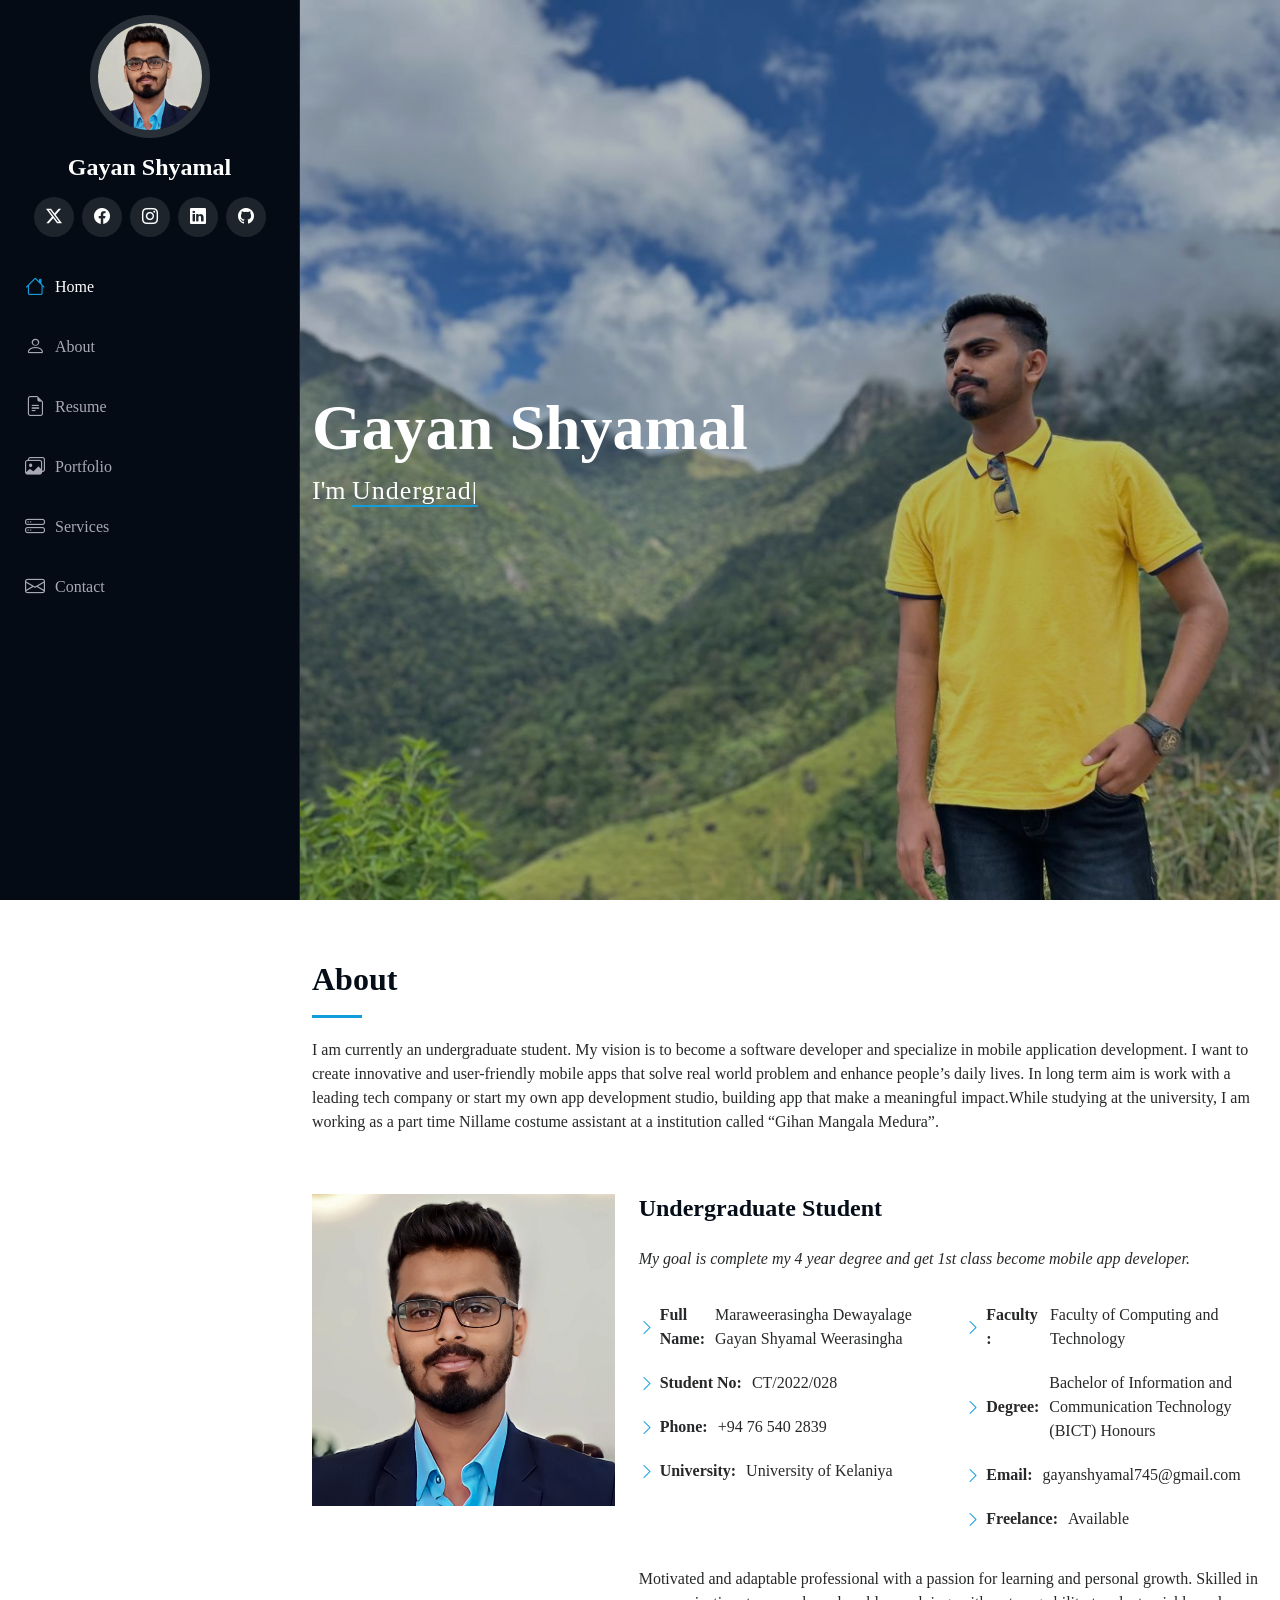
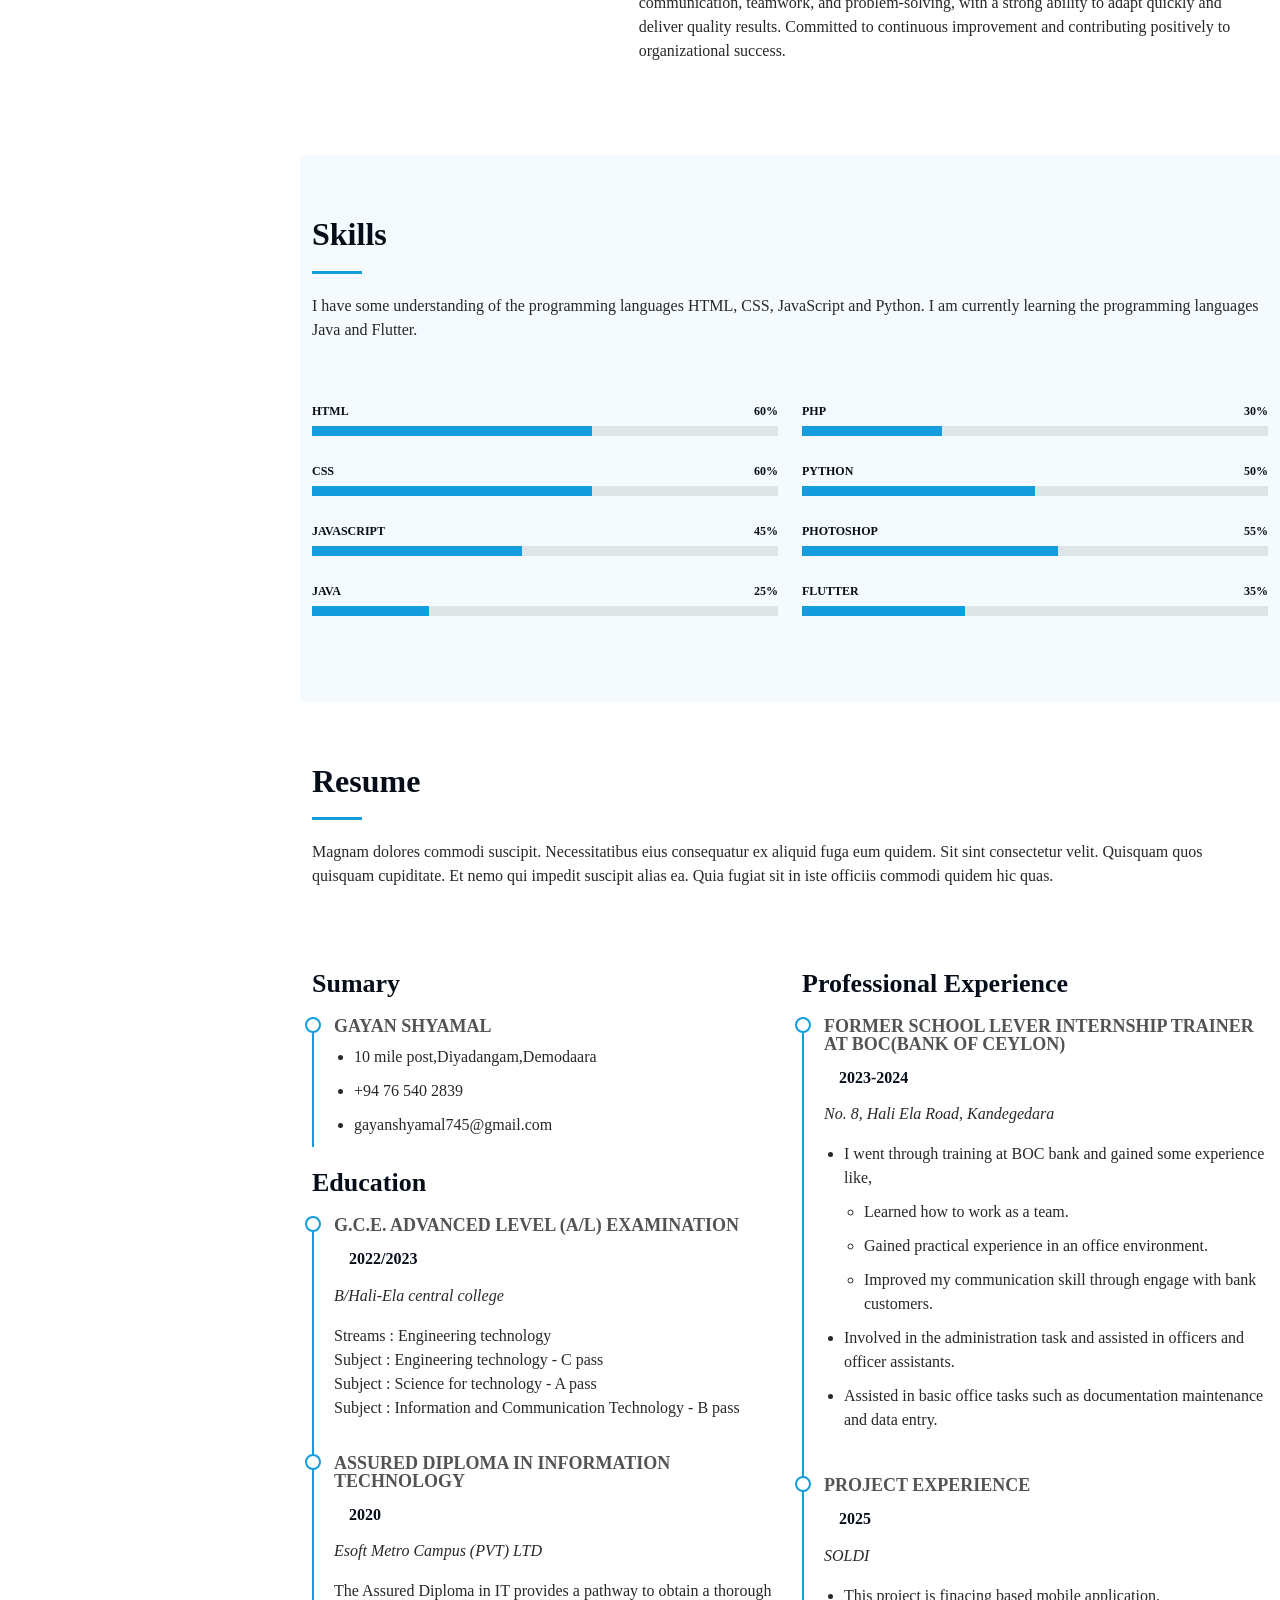
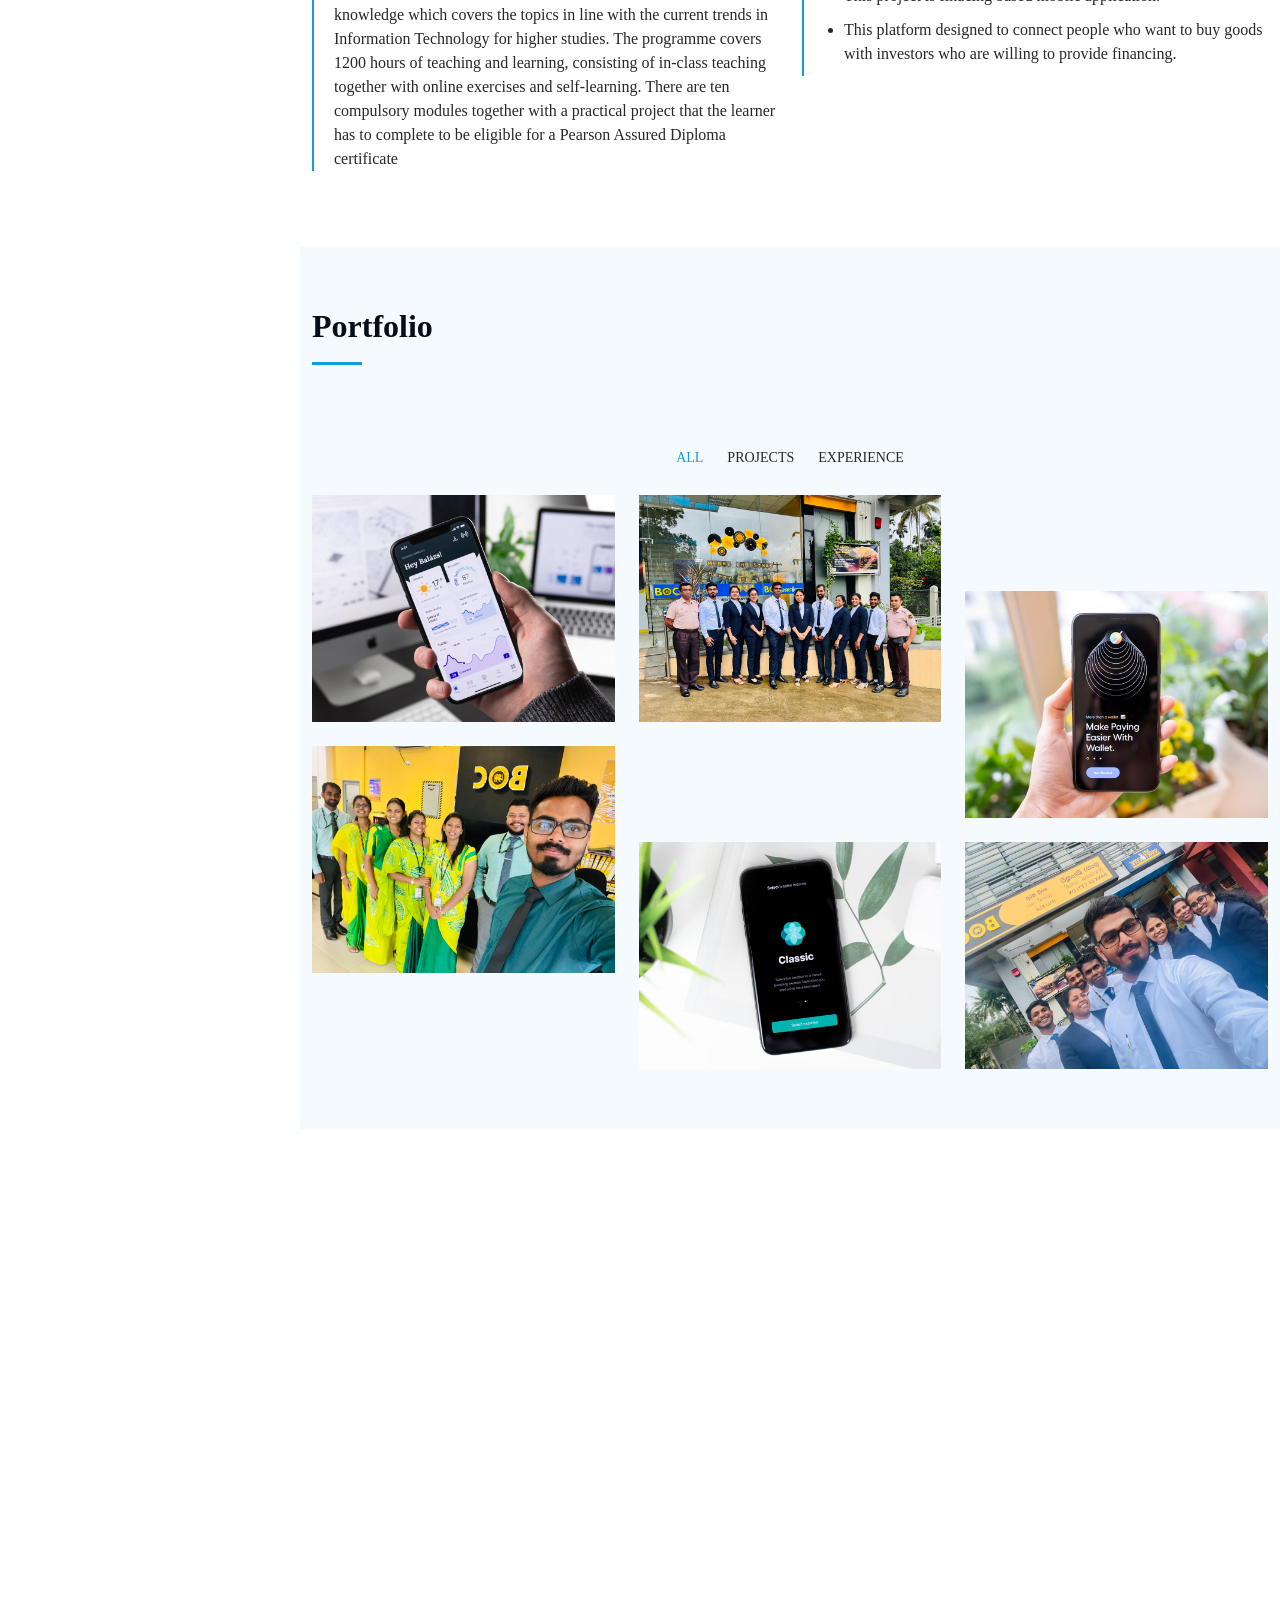
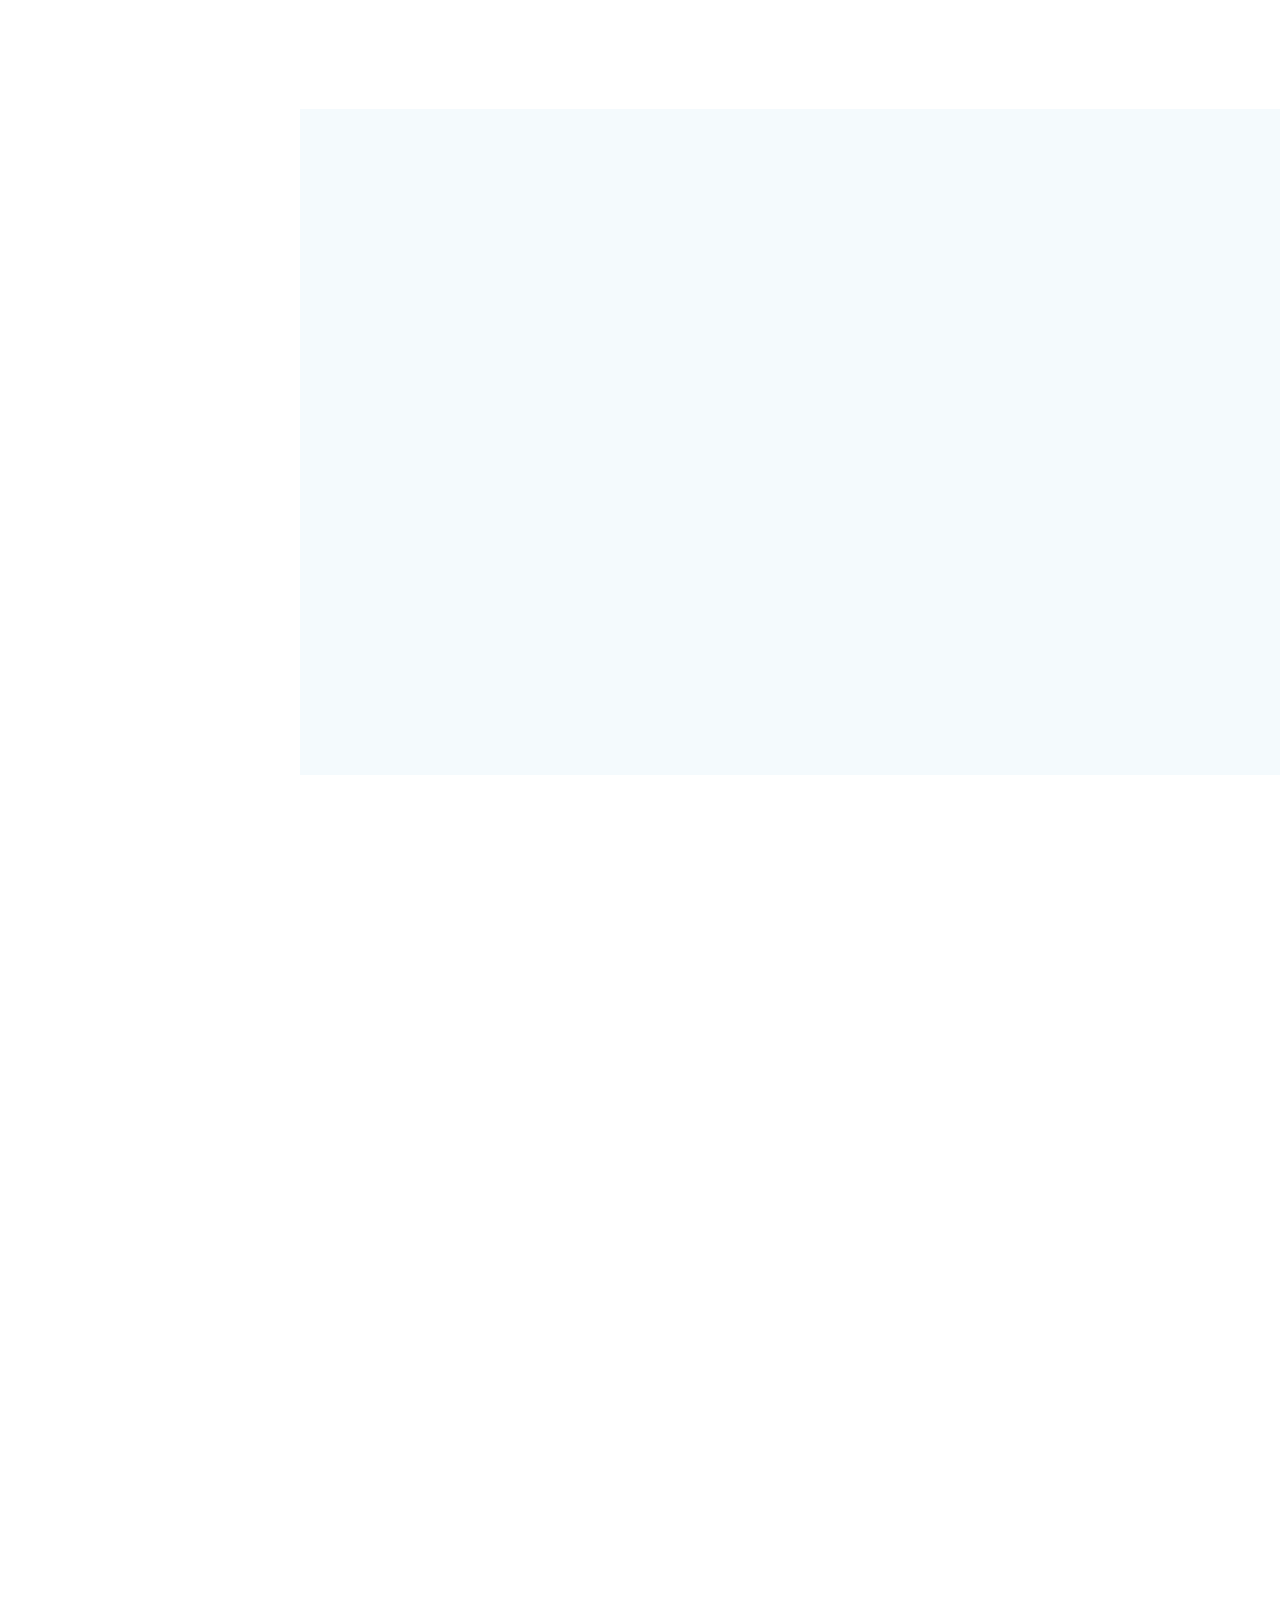
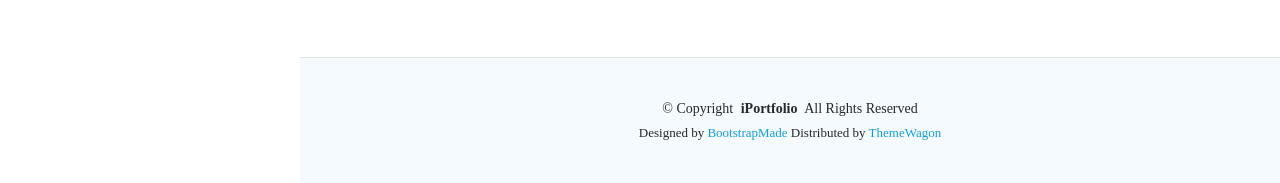
==== commit a6c6da03: "Update" ====
--- a/index.html
+++ b/index.html
@@ -294,7 +294,6 @@
       <!-- Section Title -->
       <div class="container section-title" data-aos="fade-up">
         <h2>Portfolio</h2>
-        <p>Magnam dolores commodi suscipit. Necessitatibus eius consequatur ex aliquid fuga eum quidem. Sit sint consectetur velit. Quisquam quos quisquam cupiditate. Et nemo qui impedit suscipit alias ea. Quia fugiat sit in iste officiis commodi quidem hic quas.</p>
       </div><!-- End Section Title -->
 
       <div class="container">
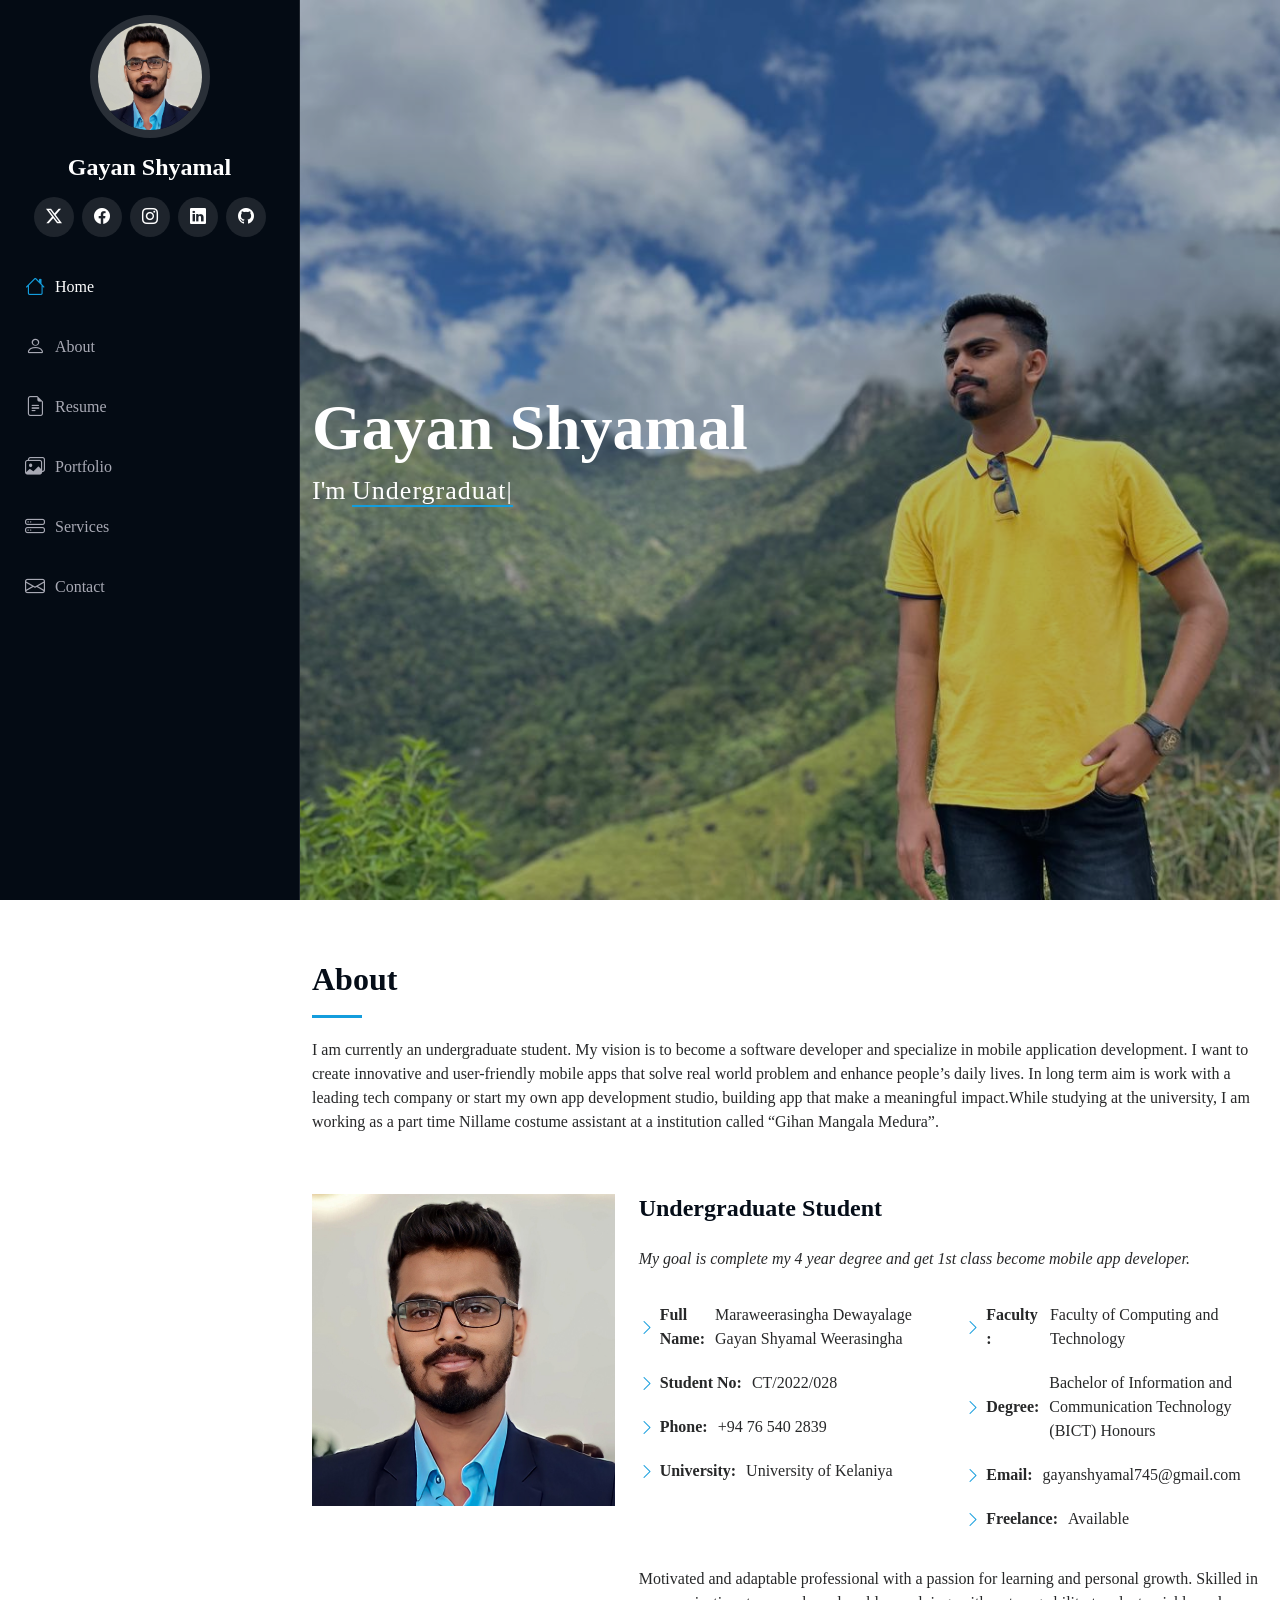
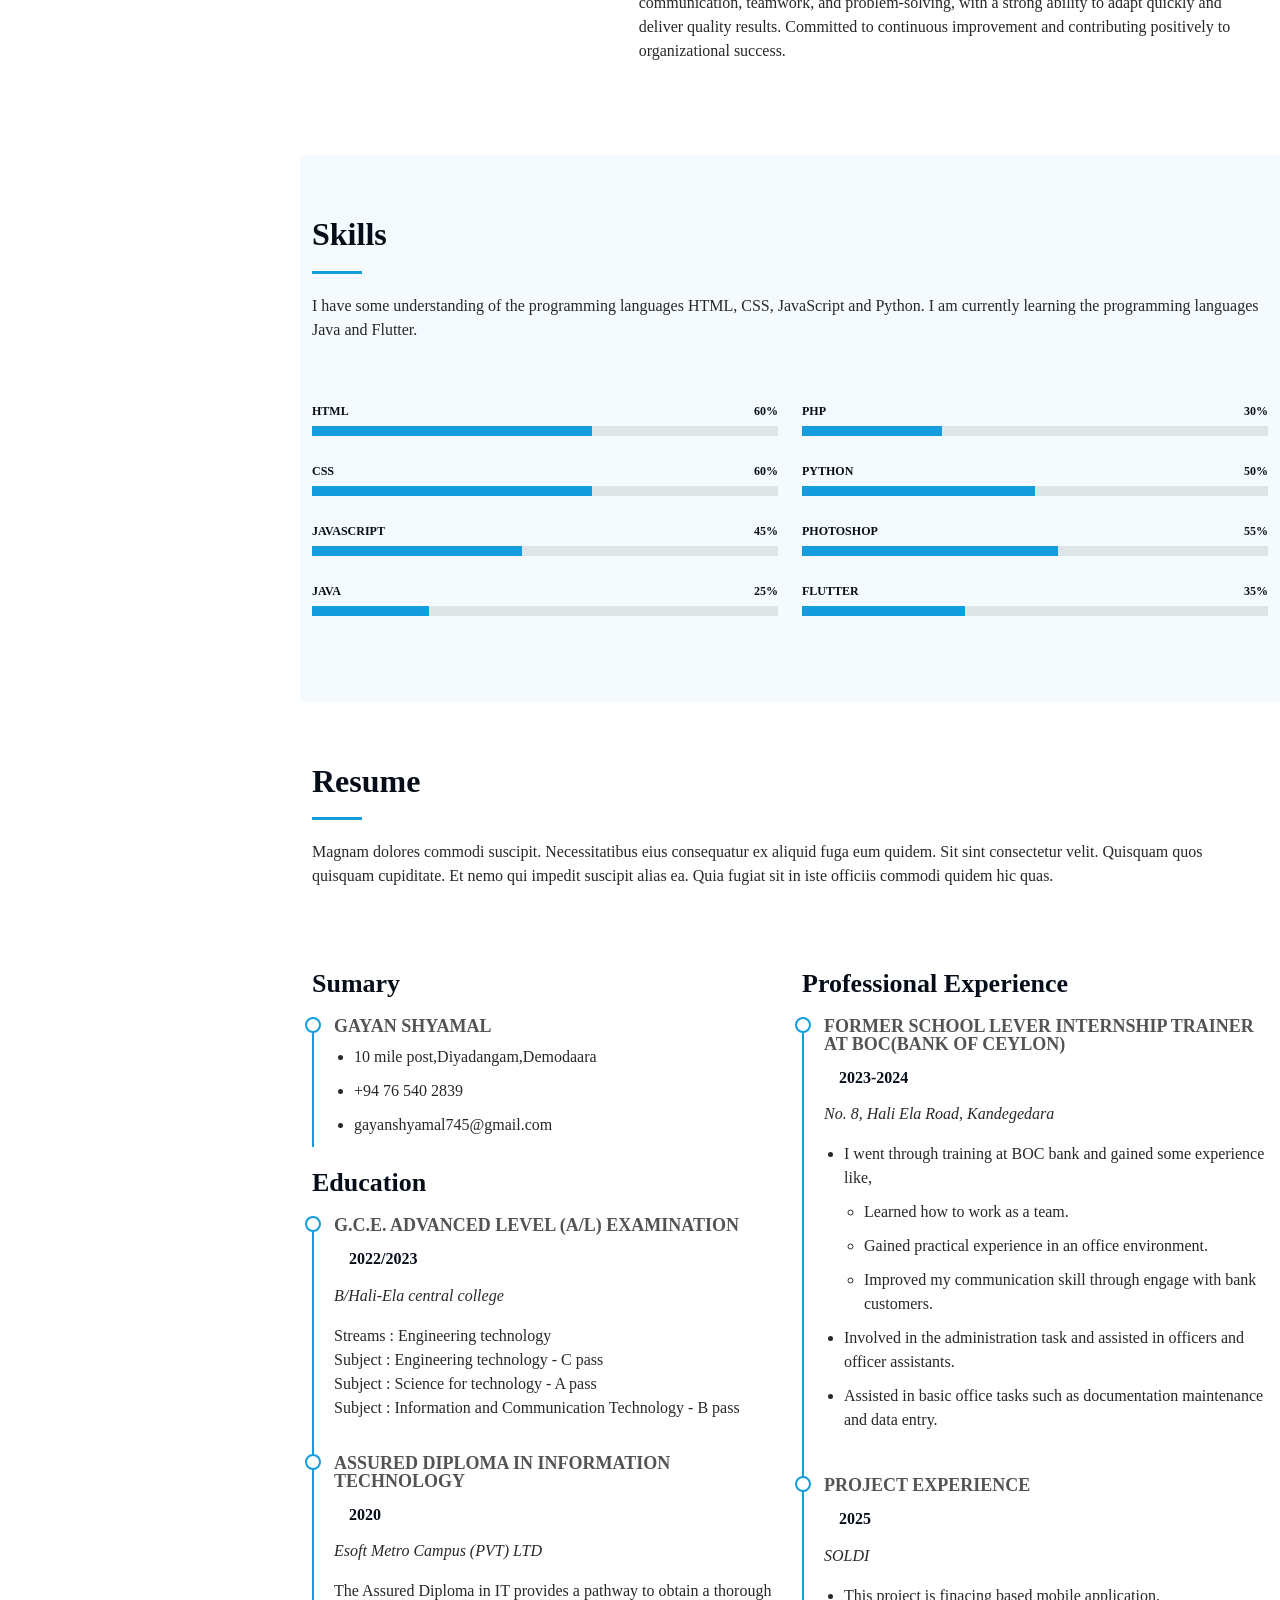
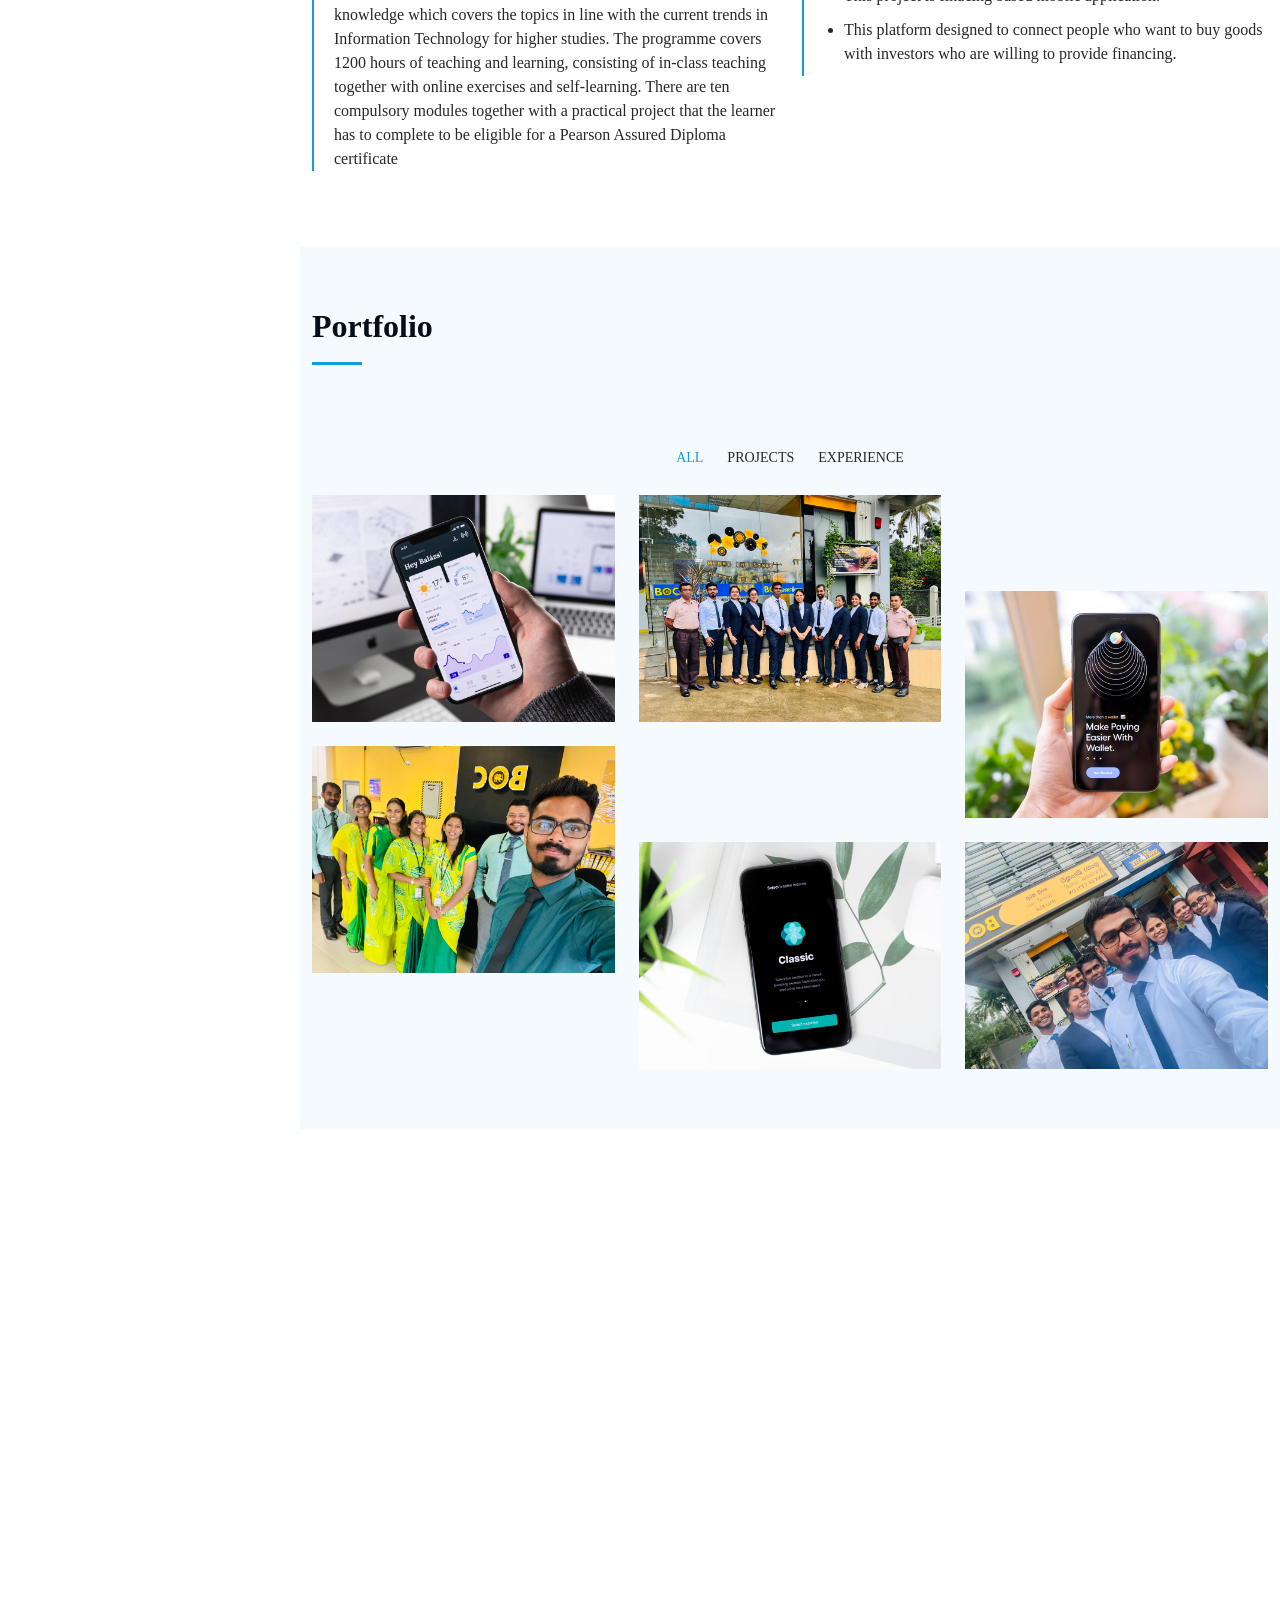
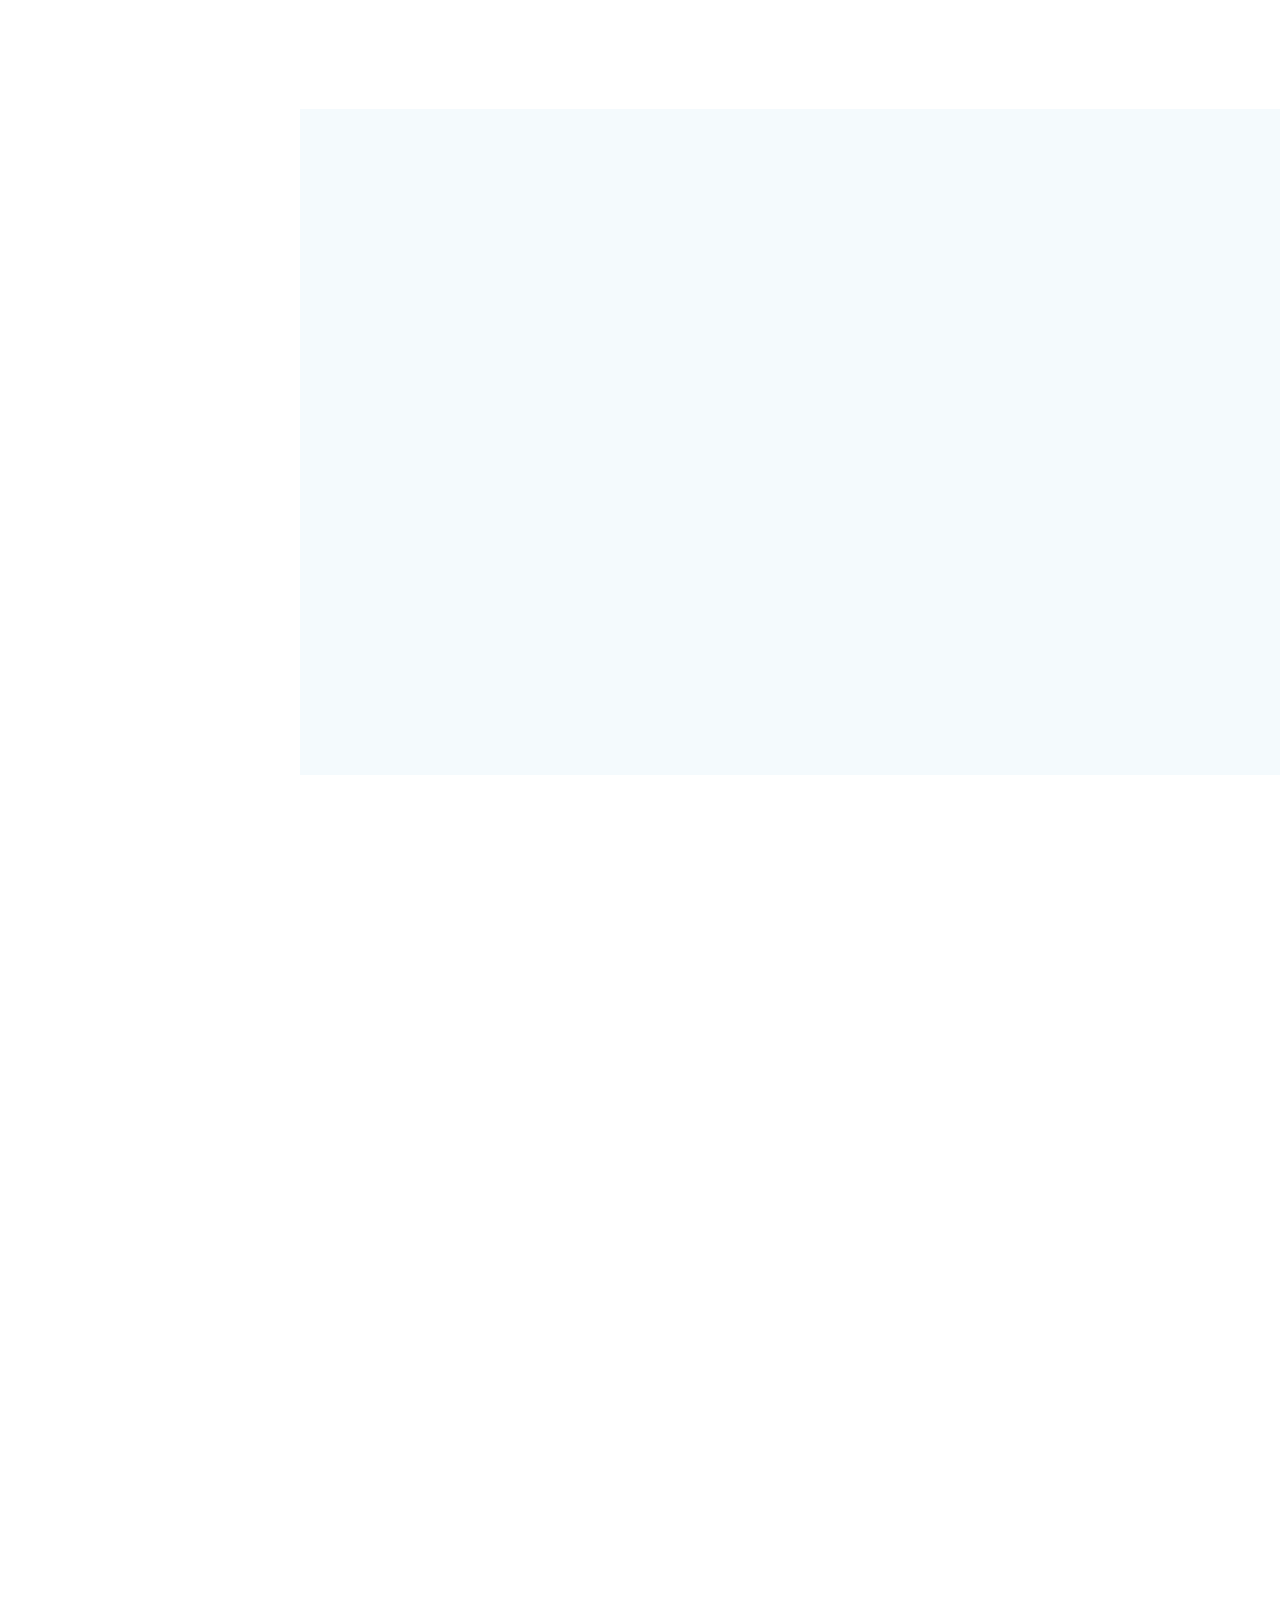
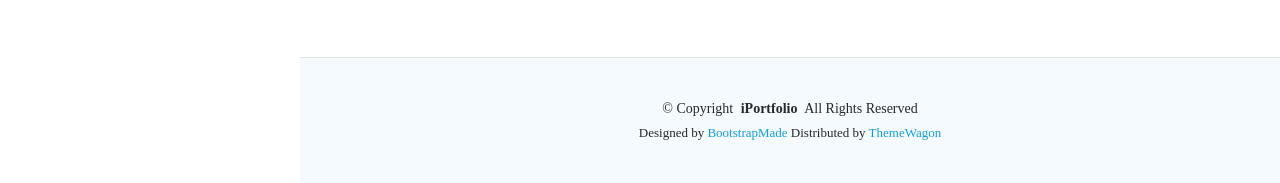
==== commit 35138a4c: "update" ====
--- a/index.html
+++ b/index.html
@@ -67,7 +67,7 @@
     <!-- Hero Section -->
     <section id="hero" class="hero section dark-background">
 
-      <img src="/assets/img/IMG-20240428-WA0241.jpg" alt="" data-aos="fade-in" class="">
+      <img src="assets/img/IMG-20240428-WA0241.jpg" alt="" data-aos="fade-in" class="">
 
       <div class="container" data-aos="fade-up" data-aos-delay="100">
         <h2>Gayan Shyamal</h2>
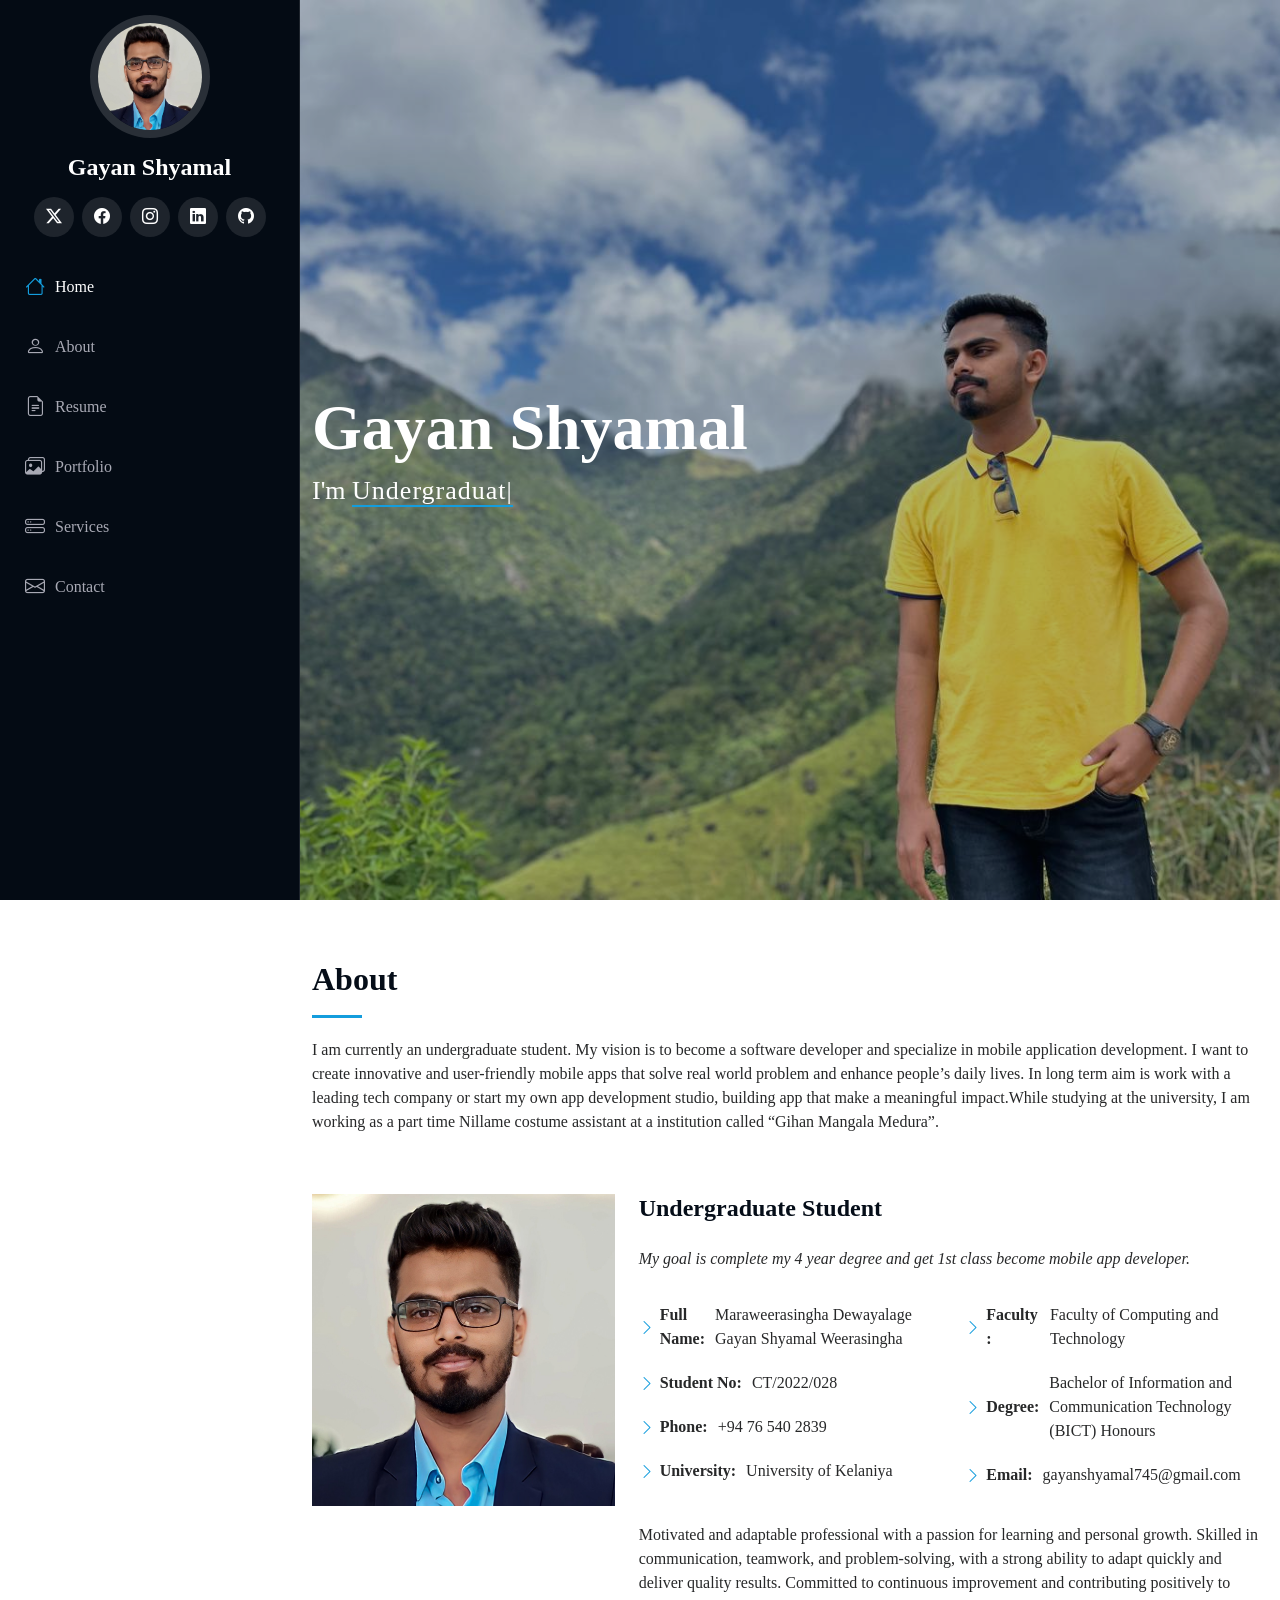
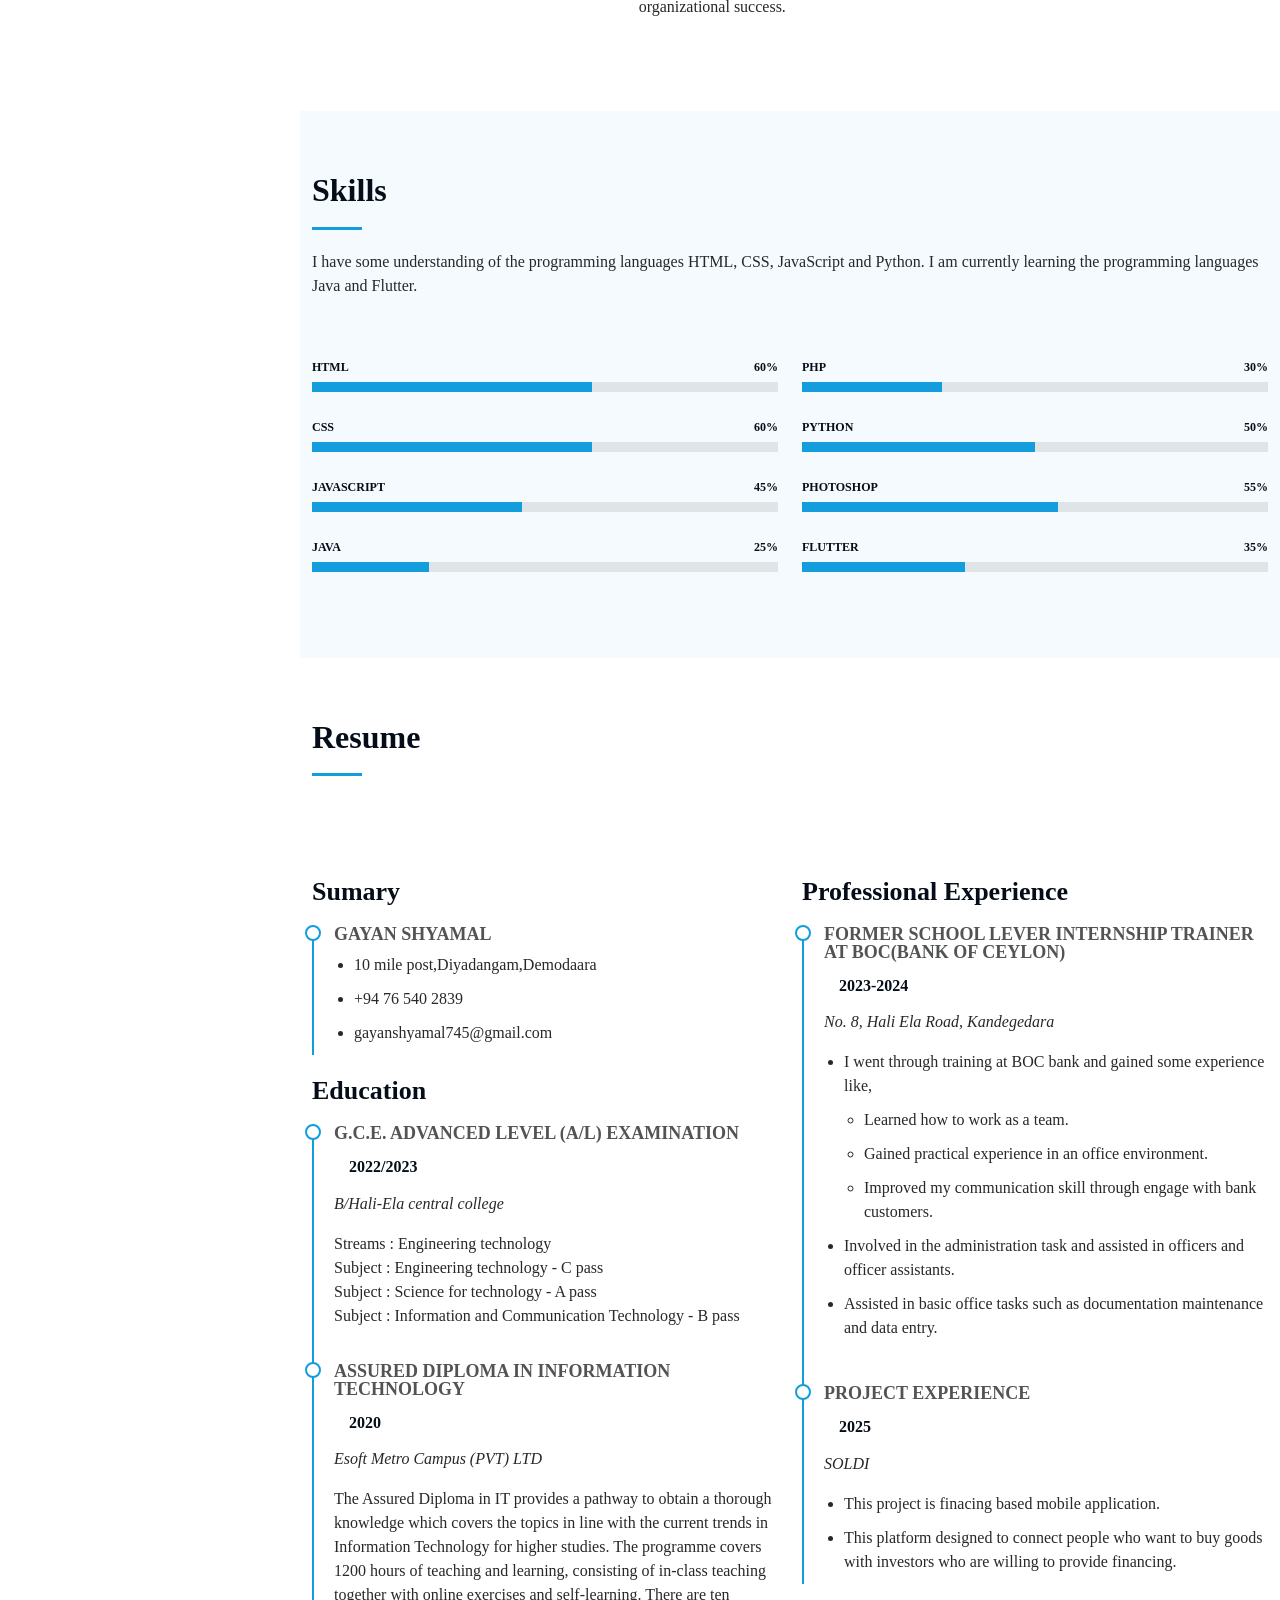
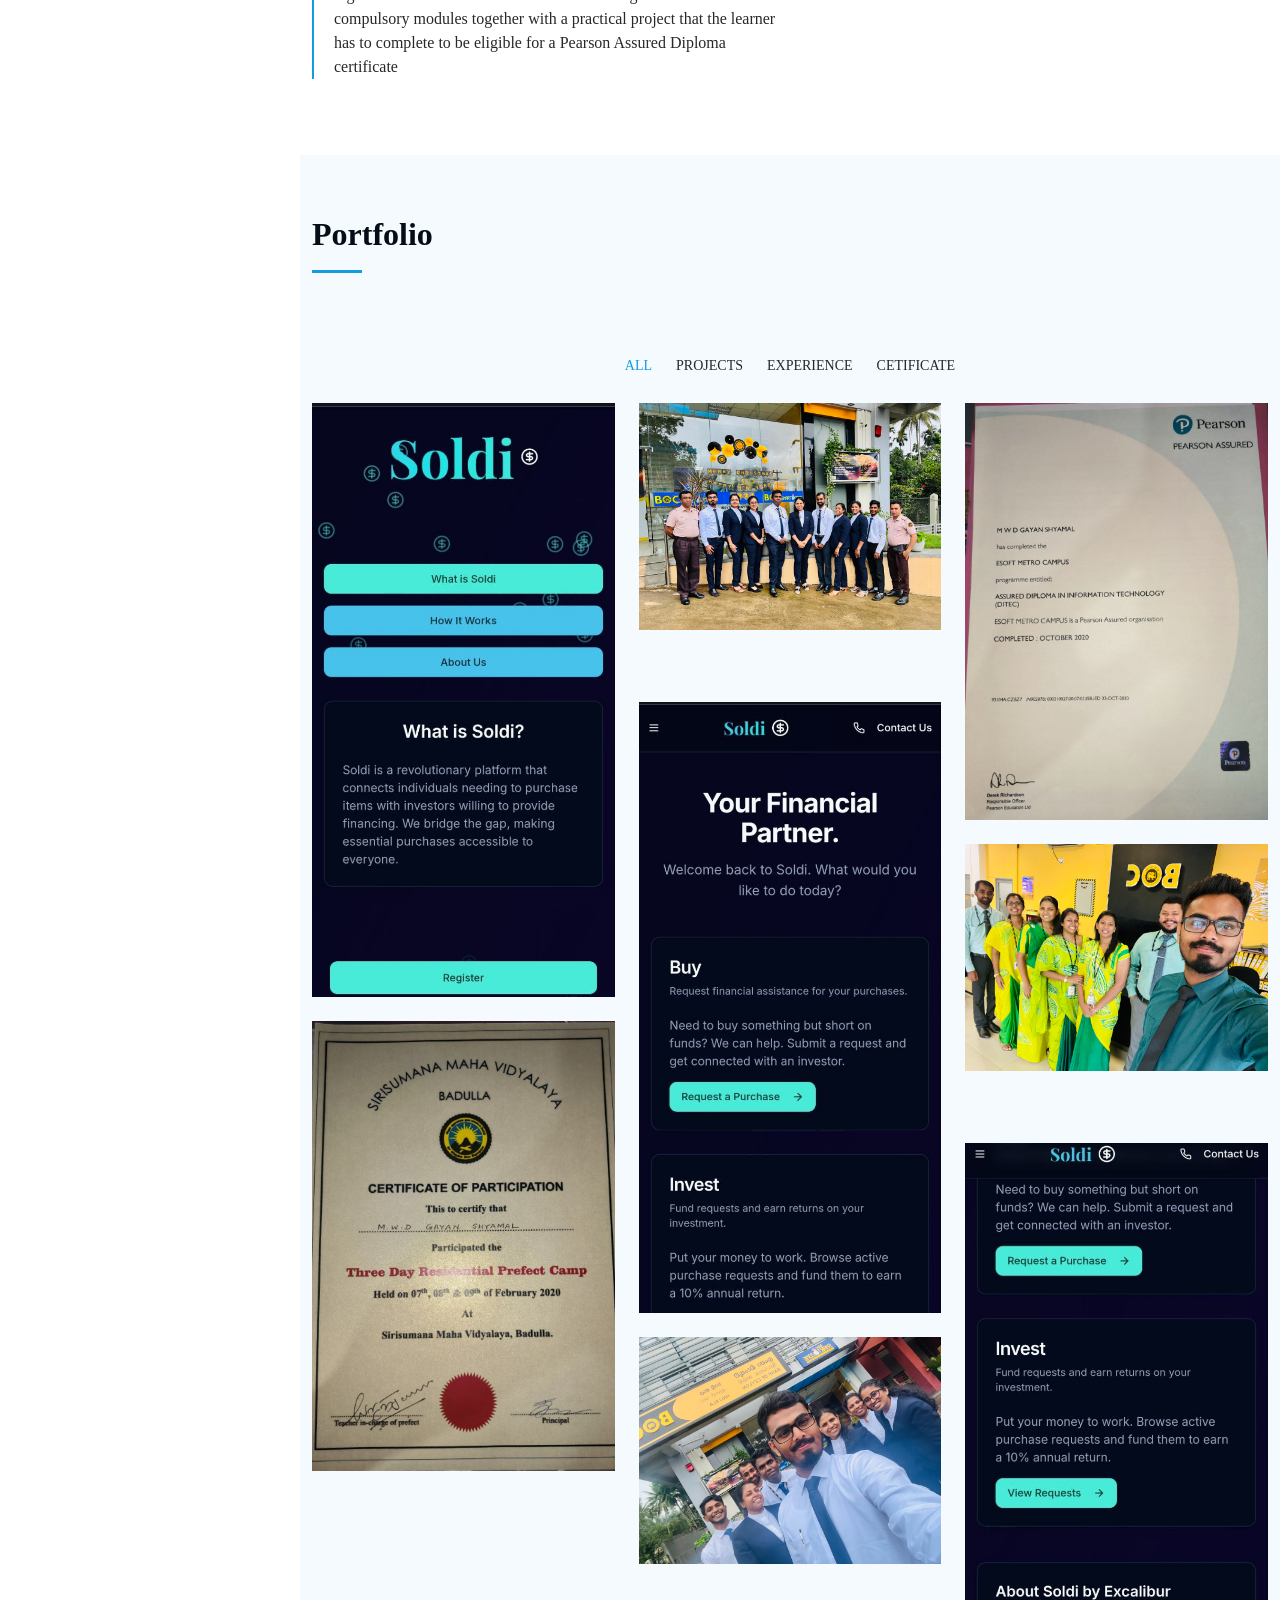
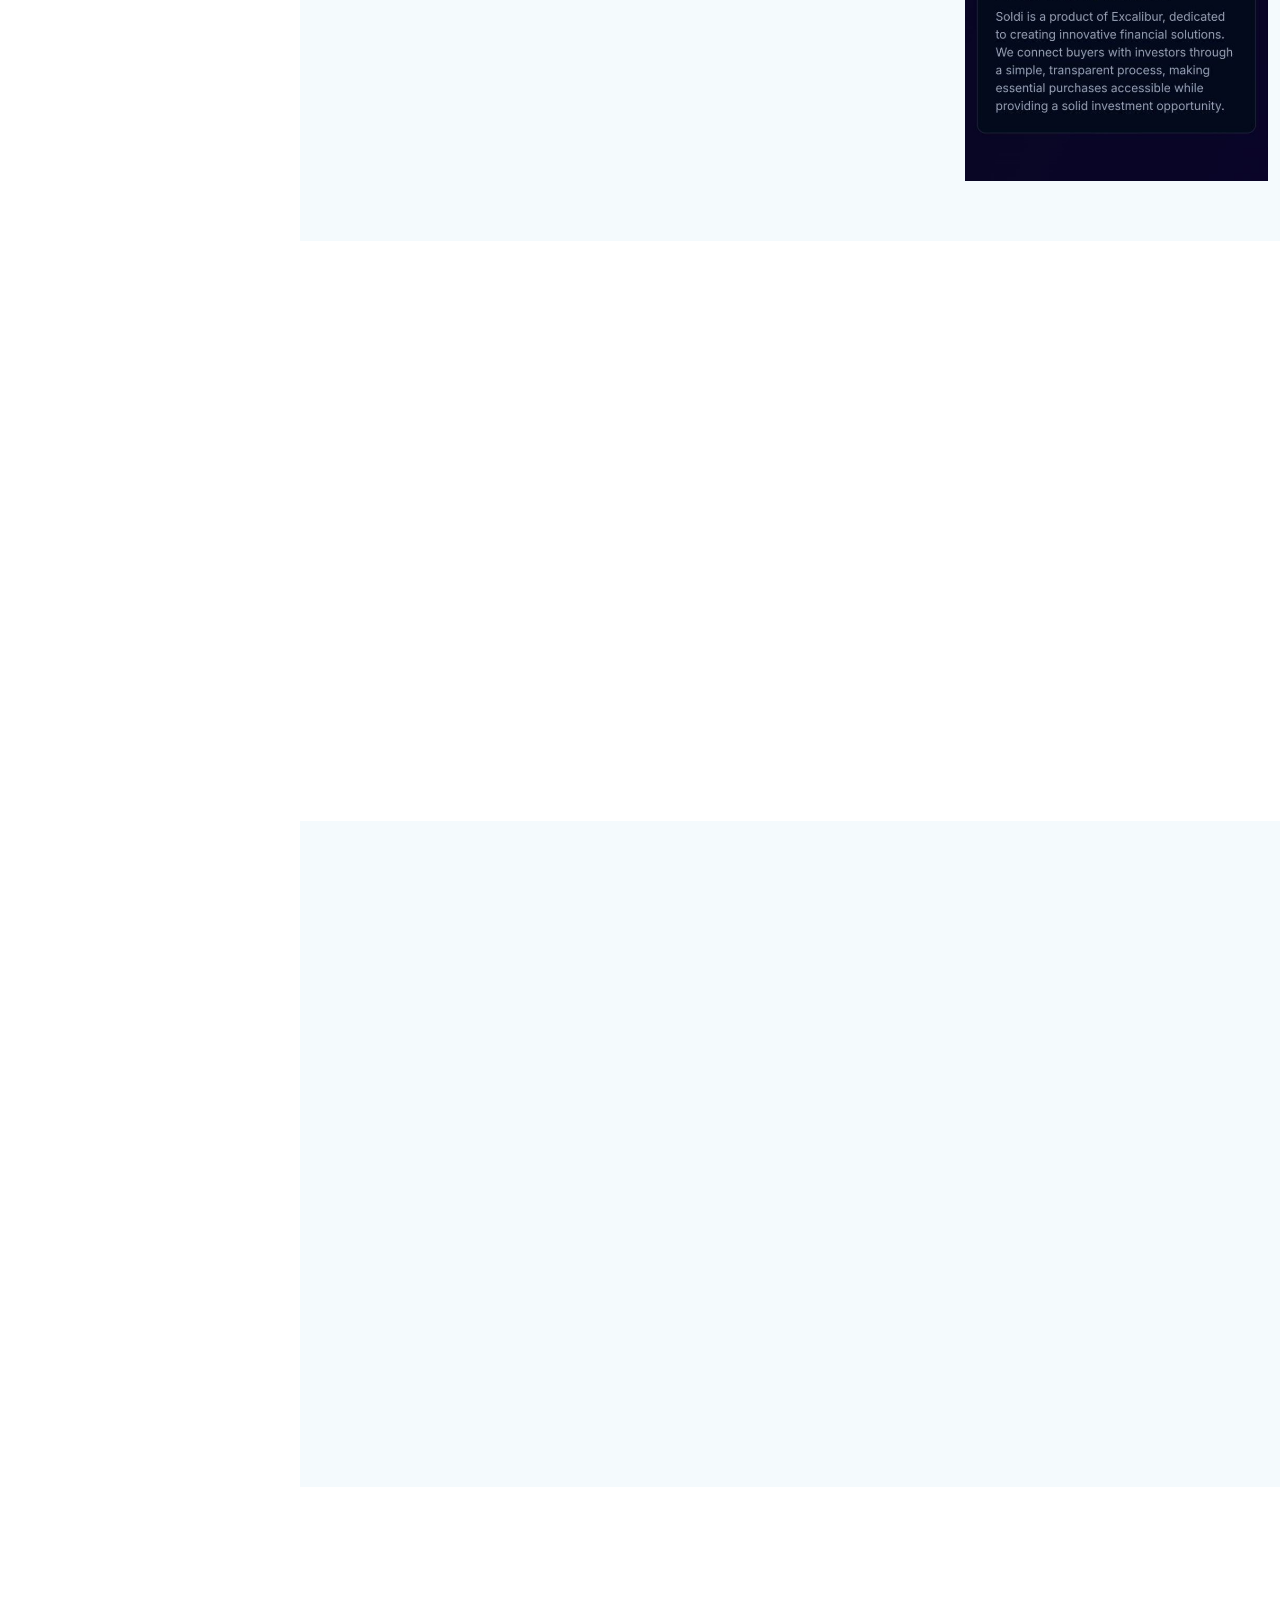
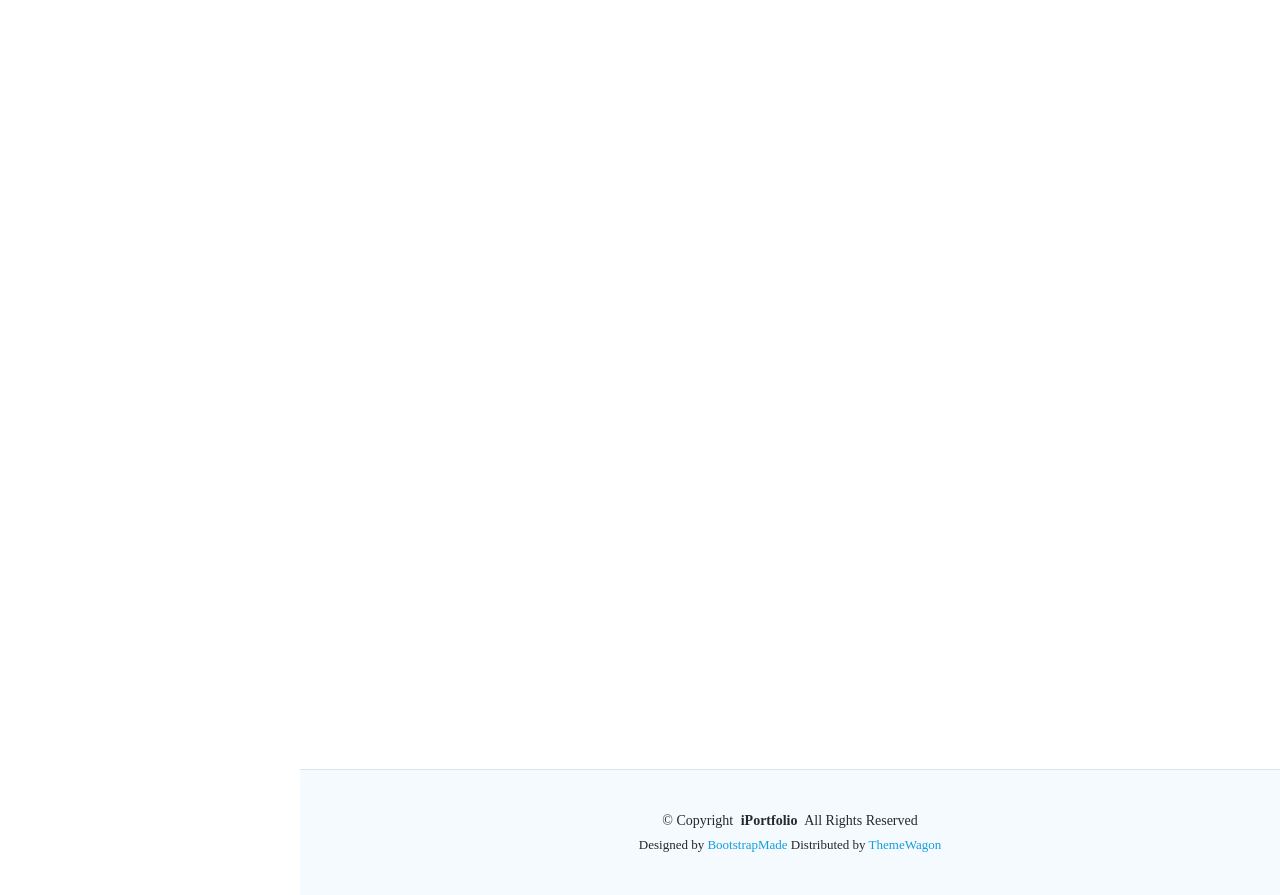
==== commit 45f8b5b9: "update" ====
--- a/index.html
+++ b/index.html
@@ -110,7 +110,6 @@
                   <li><i class="bi bi-chevron-right"></i> <strong>Faculty :</strong> <span>Faculty of Computing and Technology</span></li>
                   <li><i class="bi bi-chevron-right"></i> <strong>Degree:</strong> <span>Bachelor of Information and Communication Technology (BICT) Honours</span></li>
                   <li><i class="bi bi-chevron-right"></i> <strong>Email:</strong> <span>gayanshyamal745@gmail.com</span></li>
-                  <li><i class="bi bi-chevron-right"></i> <strong>Freelance:</strong> <span>Available</span></li>
                 </ul>
               </div>
             </div>
@@ -213,7 +212,6 @@
       <!-- Section Title -->
       <div class="container section-title" data-aos="fade-up">
         <h2>Resume</h2>
-        <p>Magnam dolores commodi suscipit. Necessitatibus eius consequatur ex aliquid fuga eum quidem. Sit sint consectetur velit. Quisquam quos quisquam cupiditate. Et nemo qui impedit suscipit alias ea. Quia fugiat sit in iste officiis commodi quidem hic quas.</p>
       </div><!-- End Section Title -->
 
       <div class="container">
@@ -304,17 +302,18 @@
             <li data-filter="*" class="filter-active">All</li>
             <li data-filter=".filter-app">Projects</li>
             <li data-filter=".filter-product">Experience</li>
+            <li data-filter=".filter-branding">Cetificate</li>
           </ul><!-- End Portfolio Filters -->
 
           <div class="row gy-4 isotope-container" data-aos="fade-up" data-aos-delay="200">
 
             <div class="col-lg-4 col-md-6 portfolio-item isotope-item filter-app">
               <div class="portfolio-content h-100">
-                <img src="assets/img/portfolio/app-1.jpg" class="img-fluid" alt="">
+                <img src="assets/img/portfolio/photo_1_2026-04-22_20-51-31.jpg" class="img-fluid" alt="">
                 <div class="portfolio-info">
                   <h4>App 1</h4>
                   <p>Lorem ipsum, dolor sit amet consectetur</p>
-                  <a href="assets/img/portfolio/app-1.jpg" title="App 1" data-gallery="portfolio-gallery-app" class="glightbox preview-link"><i class="bi bi-zoom-in"></i></a>
+                  <a href="assets/img/portfolio/photo_1_2026-04-22_20-51-31.jpg" title="App 1" data-gallery="portfolio-gallery-app" class="glightbox preview-link"><i class="bi bi-zoom-in"></i></a>
                   <a href="portfolio-details.html" title="More Details" class="details-link"><i class="bi bi-link-45deg"></i></a>
                 </div>
               </div>
@@ -334,11 +333,11 @@
 
             <div class="col-lg-4 col-md-6 portfolio-item isotope-item filter-branding">
               <div class="portfolio-content h-100">
-                <img src="assets/img/portfolio/branding-1.jpg" class="img-fluid" alt="">
+                <img src="assets/img/portfolio/photo_2026-04-22_21-08-22.jpg" class="img-fluid" alt="">
                 <div class="portfolio-info">
                   <h4>Branding 1</h4>
                   <p>Lorem ipsum, dolor sit amet consectetur</p>
-                  <a href="assets/img/portfolio/branding-1.jpg" title="Branding 1" data-gallery="portfolio-gallery-branding" class="glightbox preview-link"><i class="bi bi-zoom-in"></i></a>
+                  <a href="assets/img/portfolio/photo_1_2026-04-22_20-51-31.jpg" title="Branding 1" data-gallery="portfolio-gallery-branding" class="glightbox preview-link"><i class="bi bi-zoom-in"></i></a>
                   <a href="portfolio-details.html" title="More Details" class="details-link"><i class="bi bi-link-45deg"></i></a>
                 </div>
               </div>
@@ -358,11 +357,11 @@
 
             <div class="col-lg-4 col-md-6 portfolio-item isotope-item filter-app">
               <div class="portfolio-content h-100">
-                <img src="assets/img/portfolio/app-2.jpg" class="img-fluid" alt="">
+                <img src="assets/img/portfolio/photo_2_2026-04-22_20-51-31.jpg" class="img-fluid" alt="">
                 <div class="portfolio-info">
                   <h4>App 2</h4>
                   <p>Lorem ipsum, dolor sit amet consectetur</p>
-                  <a href="assets/img/portfolio/app-2.jpg" title="App 2" data-gallery="portfolio-gallery-app" class="glightbox preview-link"><i class="bi bi-zoom-in"></i></a>
+                  <a href="assets/img/portfolio/photo_2_2026-04-22_20-51-31.jpg" title="App 2" data-gallery="portfolio-gallery-app" class="glightbox preview-link"><i class="bi bi-zoom-in"></i></a>
                   <a href="portfolio-details.html" title="More Details" class="details-link"><i class="bi bi-link-45deg"></i></a>
                 </div>
               </div>
@@ -382,11 +381,11 @@
 
             <div class="col-lg-4 col-md-6 portfolio-item isotope-item filter-branding">
               <div class="portfolio-content h-100">
-                <img src="assets/img/portfolio/branding-2.jpg" class="img-fluid" alt="">
+                <img src="assets/img/portfolio/photo_2026-04-22_21-08-43.jpg" class="img-fluid" alt="">
                 <div class="portfolio-info">
                   <h4>Branding 2</h4>
                   <p>Lorem ipsum, dolor sit amet consectetur</p>
-                  <a href="assets/img/portfolio/branding-2.jpg" title="Branding 2" data-gallery="portfolio-gallery-branding" class="glightbox preview-link"><i class="bi bi-zoom-in"></i></a>
+                  <a href="assets/img/portfolio/photo_2026-04-22_21-08-43.jpg" title="Branding 2" data-gallery="portfolio-gallery-branding" class="glightbox preview-link"><i class="bi bi-zoom-in"></i></a>
                   <a href="portfolio-details.html" title="More Details" class="details-link"><i class="bi bi-link-45deg"></i></a>
                 </div>
               </div>
@@ -406,11 +405,11 @@
 
             <div class="col-lg-4 col-md-6 portfolio-item isotope-item filter-app">
               <div class="portfolio-content h-100">
-                <img src="assets/img/portfolio/app-3.jpg" class="img-fluid" alt="">
+                <img src="assets/img/portfolio/photo_3_2026-04-22_20-51-31.jpg" class="img-fluid" alt="">
                 <div class="portfolio-info">
                   <h4>App 3</h4>
                   <p>Lorem ipsum, dolor sit amet consectetur</p>
-                  <a href="assets/img/portfolio/app-3.jpg" title="App 3" data-gallery="portfolio-gallery-app" class="glightbox preview-link"><i class="bi bi-zoom-in"></i></a>
+                  <a href="assets/img/portfolio/photo_3_2026-04-22_20-51-31.jpg" title="App 3" data-gallery="portfolio-gallery-app" class="glightbox preview-link"><i class="bi bi-zoom-in"></i></a>
                   <a href="portfolio-details.html" title="More Details" class="details-link"><i class="bi bi-link-45deg"></i></a>
                 </div>
               </div>
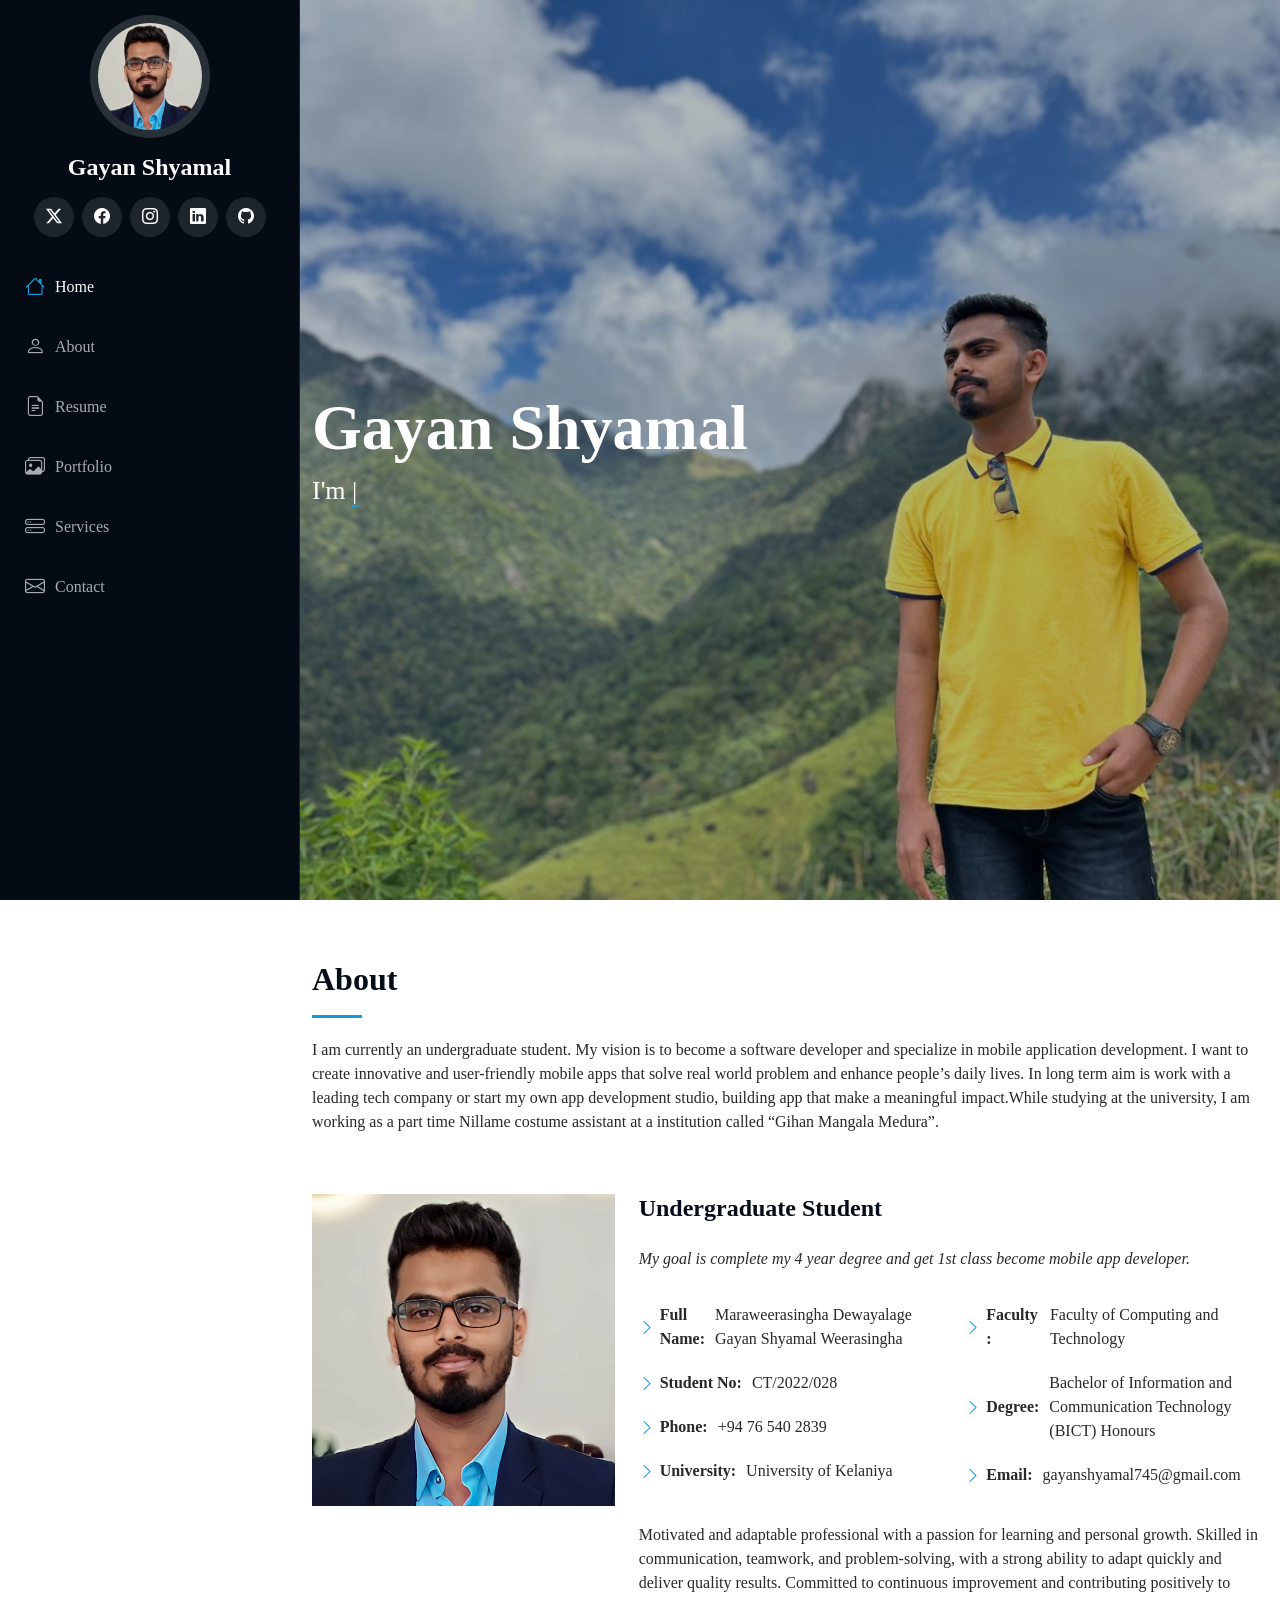
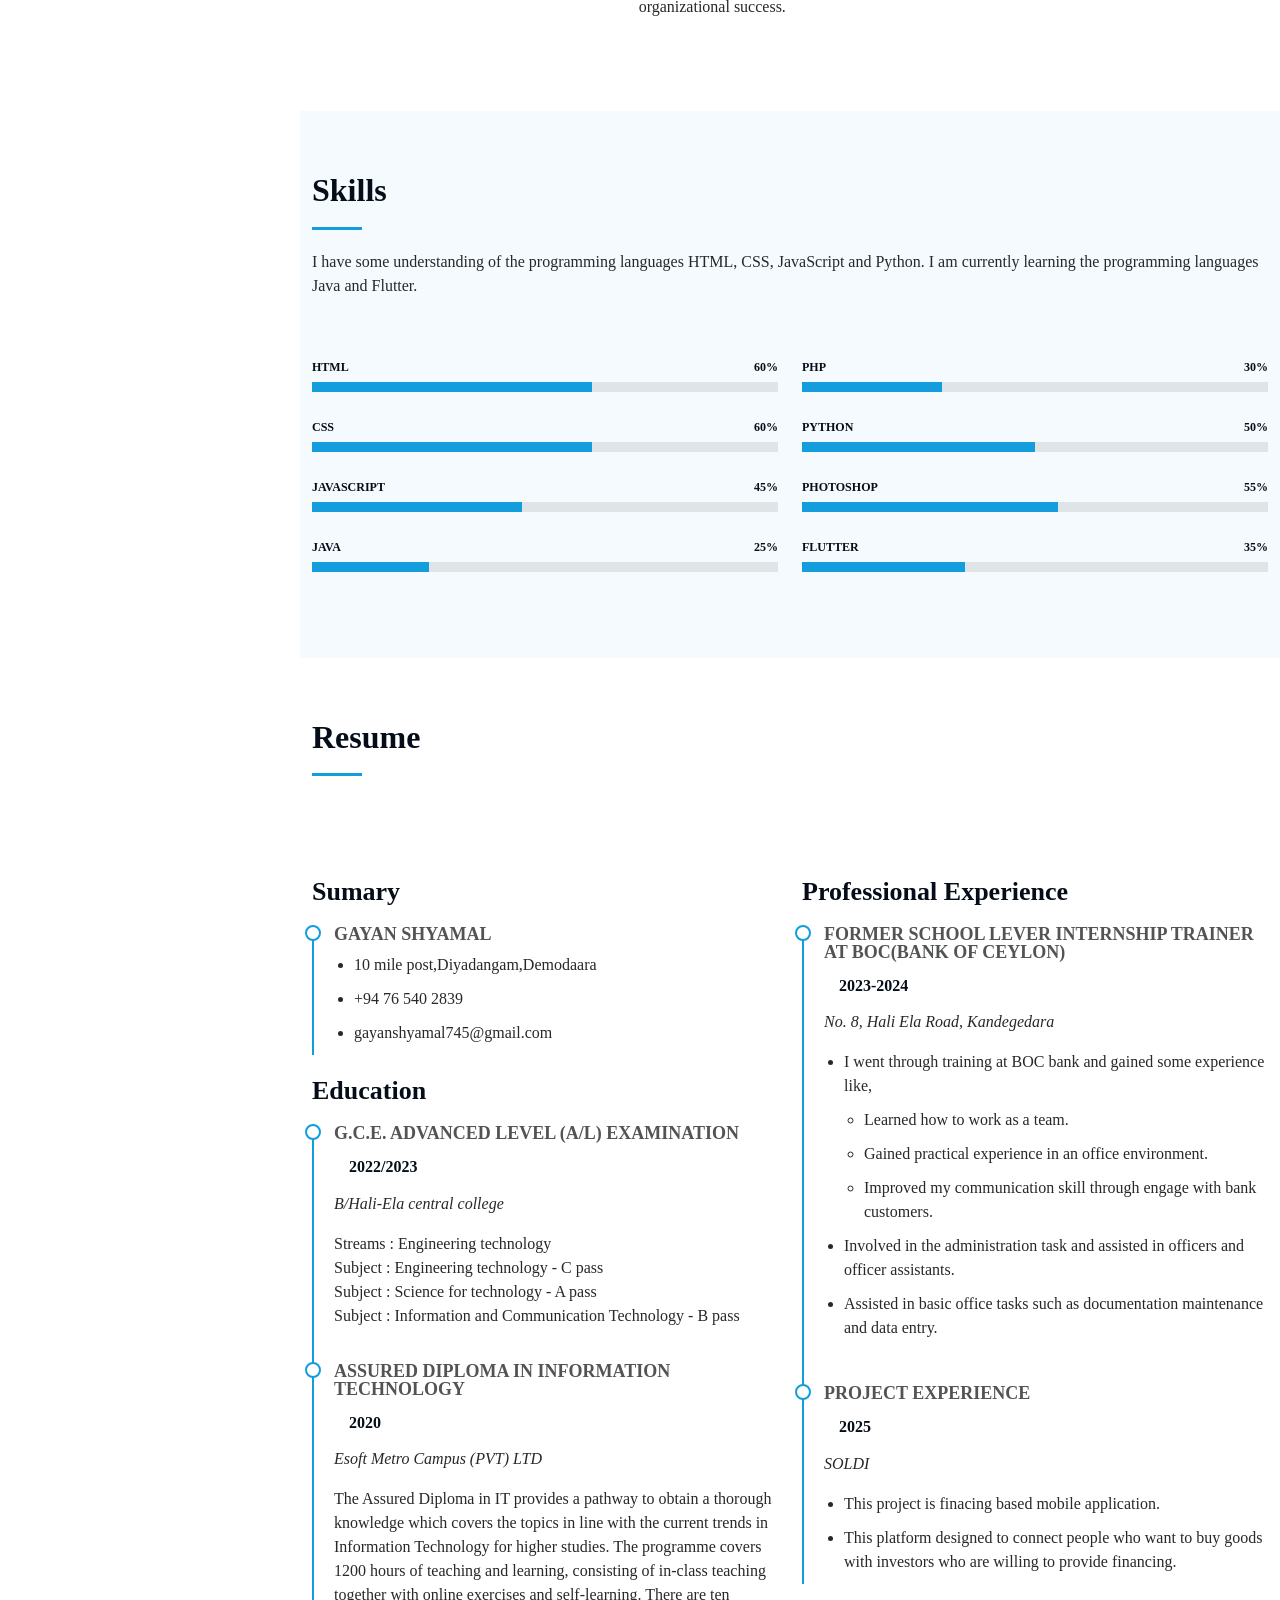
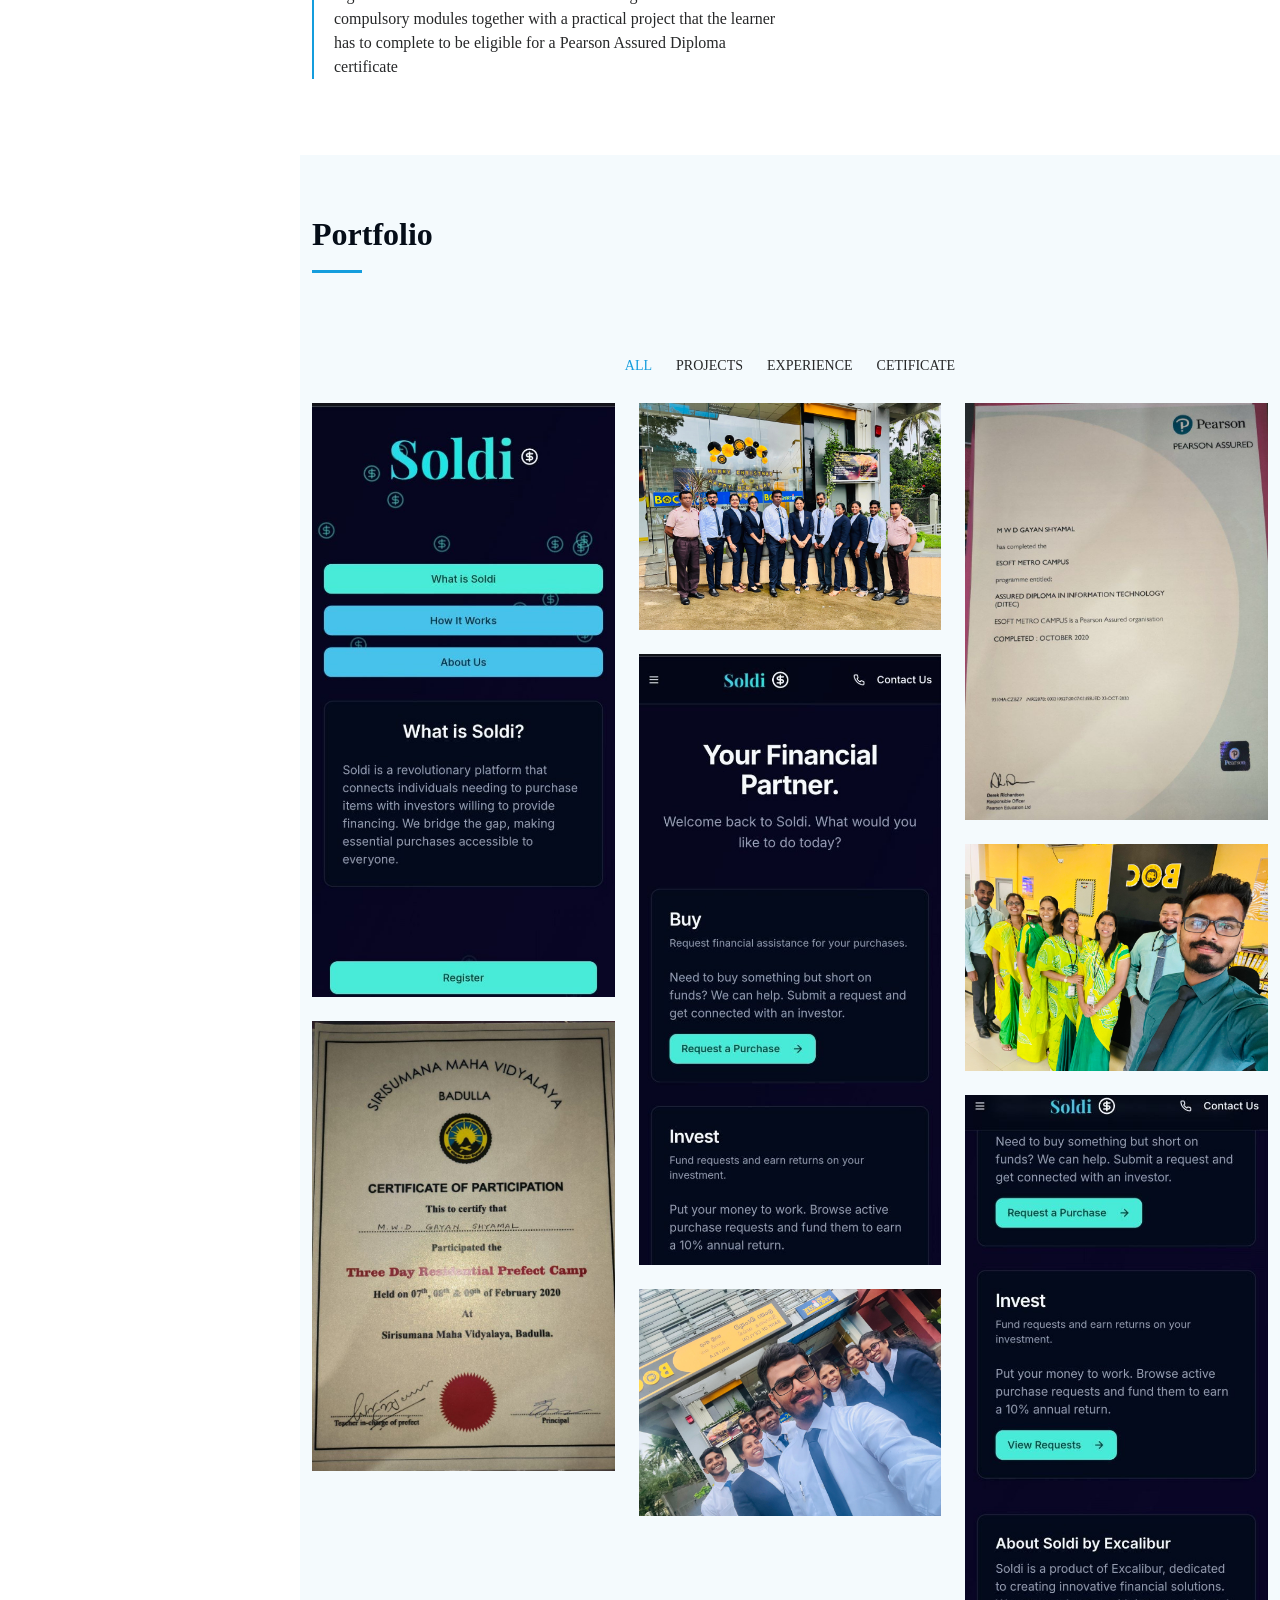
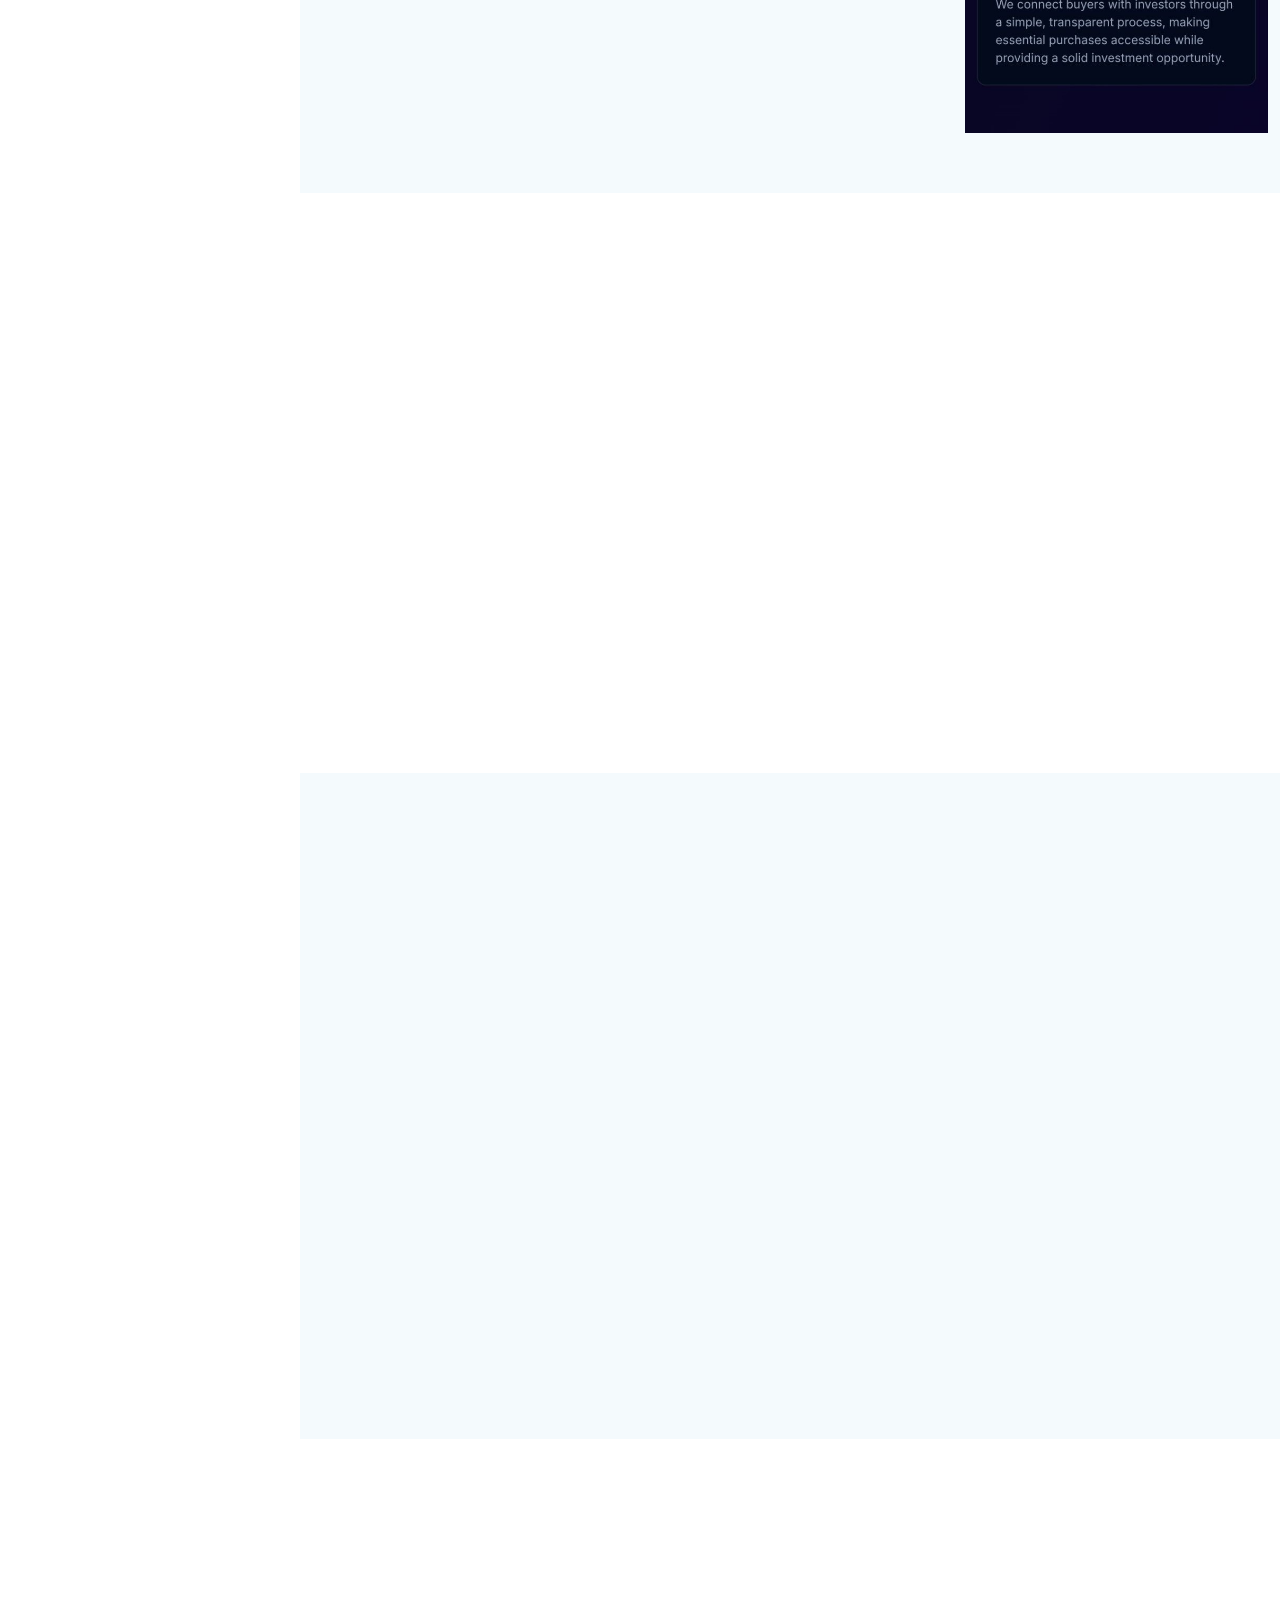
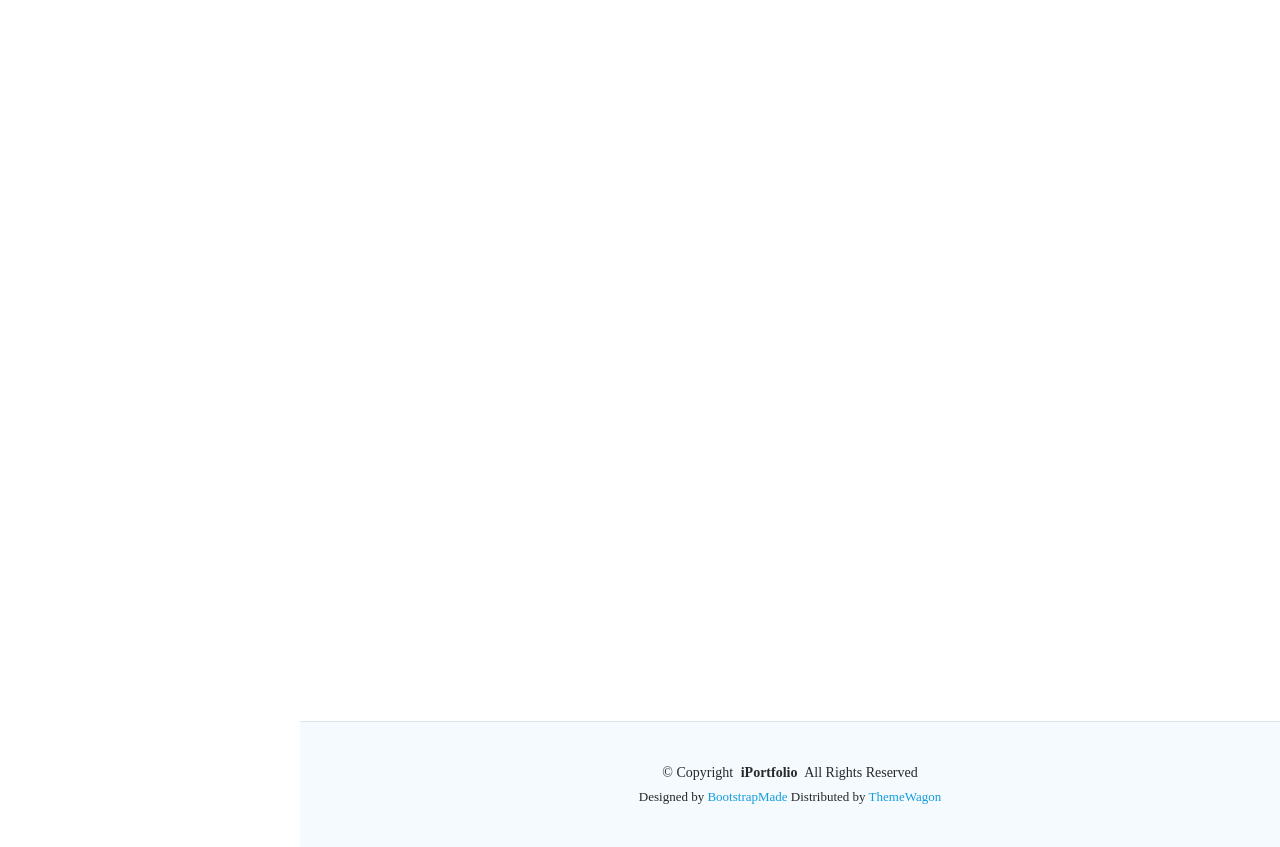
==== commit 3647dff1: "update" ====
--- a/index.html
+++ b/index.html
@@ -311,10 +311,10 @@
               <div class="portfolio-content h-100">
                 <img src="assets/img/portfolio/photo_1_2026-04-22_20-51-31.jpg" class="img-fluid" alt="">
                 <div class="portfolio-info">
-                  <h4>App 1</h4>
+                  <h4>App</h4>
                   <p>Lorem ipsum, dolor sit amet consectetur</p>
-                  <a href="assets/img/portfolio/photo_1_2026-04-22_20-51-31.jpg" title="App 1" data-gallery="portfolio-gallery-app" class="glightbox preview-link"><i class="bi bi-zoom-in"></i></a>
-                  <a href="portfolio-details.html" title="More Details" class="details-link"><i class="bi bi-link-45deg"></i></a>
+                  <a href="assets/img/portfolio/photo_1_2026-04-22_20-51-31.jpg" title="App" data-gallery="portfolio-gallery-app" class="glightbox preview-link"><i class="bi bi-zoom-in"></i></a>
+                  <a href="portfolio-projects.html" title="More Details" class="details-link"><i class="bi bi-link-45deg"></i></a>
                 </div>
               </div>
             </div><!-- End Portfolio Item -->
@@ -323,9 +323,9 @@
               <div class="portfolio-content h-100">
                 <img src="assets/img/portfolio/product-1.jpg" class="img-fluid" alt="">
                 <div class="portfolio-info">
-                  <h4>Product 1</h4>
+                  <h4>Experience</h4>
                   <p>Lorem ipsum, dolor sit amet consectetur</p>
-                  <a href="assets/img/portfolio/product-1.jpg" title="Product 1" data-gallery="portfolio-gallery-product" class="glightbox preview-link"><i class="bi bi-zoom-in"></i></a>
+                  <a href="assets/img/portfolio/product-1.jpg" title="Experience" data-gallery="portfolio-gallery-product" class="glightbox preview-link"><i class="bi bi-zoom-in"></i></a>
                   <a href="portfolio-Experience.html" title="More Details" class="details-link"><i class="bi bi-link-45deg"></i></a>
                 </div>
               </div>
@@ -335,34 +335,21 @@
               <div class="portfolio-content h-100">
                 <img src="assets/img/portfolio/photo_2026-04-22_21-08-22.jpg" class="img-fluid" alt="">
                 <div class="portfolio-info">
-                  <h4>Branding 1</h4>
+                  <h4>Certificate</h4>
                   <p>Lorem ipsum, dolor sit amet consectetur</p>
-                  <a href="assets/img/portfolio/photo_1_2026-04-22_20-51-31.jpg" title="Branding 1" data-gallery="portfolio-gallery-branding" class="glightbox preview-link"><i class="bi bi-zoom-in"></i></a>
-                  <a href="portfolio-details.html" title="More Details" class="details-link"><i class="bi bi-link-45deg"></i></a>
+                  <a href="assets/img/portfolio/photo_1_2026-04-22_20-51-31.jpg" title=Certificate" data-gallery="portfolio-gallery-branding" class="glightbox preview-link"><i class="bi bi-zoom-in"></i></a>
+                  <a href="portfolio-certificate.html" title="More Details" class="details-link"><i class="bi bi-link-45deg"></i></a>
                 </div>
               </div>
             </div><!-- End Portfolio Item -->
-
-            <div class="col-lg-4 col-md-6 portfolio-item isotope-item filter-books">
-              <div class="portfolio-content h-100">
-                <img src="assets/img/portfolio/books-1.jpg" class="img-fluid" alt="">
-                <div class="portfolio-info">
-                  <h4>Books 1</h4>
-                  <p>Lorem ipsum, dolor sit amet consectetur</p>
-                  <a href="assets/img/portfolio/books-1.jpg" title="Branding 1" data-gallery="portfolio-gallery-book" class="glightbox preview-link"><i class="bi bi-zoom-in"></i></a>
-                  <a href="portfolio-details.html" title="More Details" class="details-link"><i class="bi bi-link-45deg"></i></a>
-                </div>
-              </div>
-            </div><!-- End Portfolio Item -->
-
             <div class="col-lg-4 col-md-6 portfolio-item isotope-item filter-app">
               <div class="portfolio-content h-100">
                 <img src="assets/img/portfolio/photo_2_2026-04-22_20-51-31.jpg" class="img-fluid" alt="">
                 <div class="portfolio-info">
-                  <h4>App 2</h4>
+                  <h4>App</h4>
                   <p>Lorem ipsum, dolor sit amet consectetur</p>
-                  <a href="assets/img/portfolio/photo_2_2026-04-22_20-51-31.jpg" title="App 2" data-gallery="portfolio-gallery-app" class="glightbox preview-link"><i class="bi bi-zoom-in"></i></a>
-                  <a href="portfolio-details.html" title="More Details" class="details-link"><i class="bi bi-link-45deg"></i></a>
+                  <a href="assets/img/portfolio/photo_2_2026-04-22_20-51-31.jpg" title="App" data-gallery="portfolio-gallery-app" class="glightbox preview-link"><i class="bi bi-zoom-in"></i></a>
+                  <a href="portfolio-projects.html" title="More Details" class="details-link"><i class="bi bi-link-45deg"></i></a>
                 </div>
               </div>
             </div><!-- End Portfolio Item -->
@@ -371,9 +358,9 @@
               <div class="portfolio-content h-100">
                 <img src="assets/img/portfolio/product-2.jpg" class="img-fluid" alt="">
                 <div class="portfolio-info">
-                  <h4>Product 2</h4>
+                  <h4>Experience</h4>
                   <p>Lorem ipsum, dolor sit amet consectetur</p>
-                  <a href="assets/img/portfolio/product-2.jpg" title="Product 2" data-gallery="portfolio-gallery-product" class="glightbox preview-link"><i class="bi bi-zoom-in"></i></a>
+                  <a href="assets/img/portfolio/product-2.jpg" title="Experience" data-gallery="portfolio-gallery-product" class="glightbox preview-link"><i class="bi bi-zoom-in"></i></a>
                   <a href="portfolio-Experience.html" title="More Details" class="details-link"><i class="bi bi-link-45deg"></i></a>
                 </div>
               </div>
@@ -383,22 +370,10 @@
               <div class="portfolio-content h-100">
                 <img src="assets/img/portfolio/photo_2026-04-22_21-08-43.jpg" class="img-fluid" alt="">
                 <div class="portfolio-info">
-                  <h4>Branding 2</h4>
+                  <h4>Certificate</h4>
                   <p>Lorem ipsum, dolor sit amet consectetur</p>
-                  <a href="assets/img/portfolio/photo_2026-04-22_21-08-43.jpg" title="Branding 2" data-gallery="portfolio-gallery-branding" class="glightbox preview-link"><i class="bi bi-zoom-in"></i></a>
-                  <a href="portfolio-details.html" title="More Details" class="details-link"><i class="bi bi-link-45deg"></i></a>
-                </div>
-              </div>
-            </div><!-- End Portfolio Item -->
-
-            <div class="col-lg-4 col-md-6 portfolio-item isotope-item filter-books">
-              <div class="portfolio-content h-100">
-                <img src="assets/img/portfolio/books-2.jpg" class="img-fluid" alt="">
-                <div class="portfolio-info">
-                  <h4>Books 2</h4>
-                  <p>Lorem ipsum, dolor sit amet consectetur</p>
-                  <a href="assets/img/portfolio/books-2.jpg" title="Branding 2" data-gallery="portfolio-gallery-book" class="glightbox preview-link"><i class="bi bi-zoom-in"></i></a>
-                  <a href="portfolio-details.html" title="More Details" class="details-link"><i class="bi bi-link-45deg"></i></a>
+                  <a href="assets/img/portfolio/photo_2026-04-22_21-08-43.jpg" title="Certificate" data-gallery="portfolio-gallery-branding" class="glightbox preview-link"><i class="bi bi-zoom-in"></i></a>
+                  <a href="portfolio-certificate.html" title="More Details" class="details-link"><i class="bi bi-link-45deg"></i></a>
                 </div>
               </div>
             </div><!-- End Portfolio Item -->
@@ -407,10 +382,10 @@
               <div class="portfolio-content h-100">
                 <img src="assets/img/portfolio/photo_3_2026-04-22_20-51-31.jpg" class="img-fluid" alt="">
                 <div class="portfolio-info">
-                  <h4>App 3</h4>
+                  <h4>App</h4>
                   <p>Lorem ipsum, dolor sit amet consectetur</p>
-                  <a href="assets/img/portfolio/photo_3_2026-04-22_20-51-31.jpg" title="App 3" data-gallery="portfolio-gallery-app" class="glightbox preview-link"><i class="bi bi-zoom-in"></i></a>
-                  <a href="portfolio-details.html" title="More Details" class="details-link"><i class="bi bi-link-45deg"></i></a>
+                  <a href="assets/img/portfolio/photo_3_2026-04-22_20-51-31.jpg" title="App" data-gallery="portfolio-gallery-app" class="glightbox preview-link"><i class="bi bi-zoom-in"></i></a>
+                  <a href="portfolio-projects.html" title="More Details" class="details-link"><i class="bi bi-link-45deg"></i></a>
                 </div>
               </div>
             </div><!-- End Portfolio Item -->
@@ -419,38 +394,13 @@
               <div class="portfolio-content h-100">
                 <img src="assets/img/portfolio/product-3.jpg" class="img-fluid" alt="">
                 <div class="portfolio-info">
-                  <h4>Product 3</h4>
+                  <h4>Experience</h4>
                   <p>Lorem ipsum, dolor sit amet consectetur</p>
                   <a href="assets/img/portfolio/product-3.jpg" title="Product 3" data-gallery="portfolio-gallery-product" class="glightbox preview-link"><i class="bi bi-zoom-in"></i></a>
                   <a href="portfolio-Experience.html" title="More Details" class="details-link"><i class="bi bi-link-45deg"></i></a>
                 </div>
               </div>
             </div><!-- End Portfolio Item -->
-
-            <div class="col-lg-4 col-md-6 portfolio-item isotope-item filter-branding">
-              <div class="portfolio-content h-100">
-                <img src="assets/img/portfolio/branding-3.jpg" class="img-fluid" alt="">
-                <div class="portfolio-info">
-                  <h4>Branding 3</h4>
-                  <p>Lorem ipsum, dolor sit amet consectetur</p>
-                  <a href="assets/img/portfolio/branding-3.jpg" title="Branding 2" data-gallery="portfolio-gallery-branding" class="glightbox preview-link"><i class="bi bi-zoom-in"></i></a>
-                  <a href="portfolio-details.html" title="More Details" class="details-link"><i class="bi bi-link-45deg"></i></a>
-                </div>
-              </div>
-            </div><!-- End Portfolio Item -->
-
-            <div class="col-lg-4 col-md-6 portfolio-item isotope-item filter-books">
-              <div class="portfolio-content h-100">
-                <img src="assets/img/portfolio/books-3.jpg" class="img-fluid" alt="">
-                <div class="portfolio-info">
-                  <h4>Books 3</h4>
-                  <p>Lorem ipsum, dolor sit amet consectetur</p>
-                  <a href="assets/img/portfolio/books-3.jpg" title="Branding 3" data-gallery="portfolio-gallery-book" class="glightbox preview-link"><i class="bi bi-zoom-in"></i></a>
-                  <a href="portfolio-details.html" title="More Details" class="details-link"><i class="bi bi-link-45deg"></i></a>
-                </div>
-              </div>
-            </div><!-- End Portfolio Item -->
-
           </div><!-- End Portfolio Container -->
 
         </div>
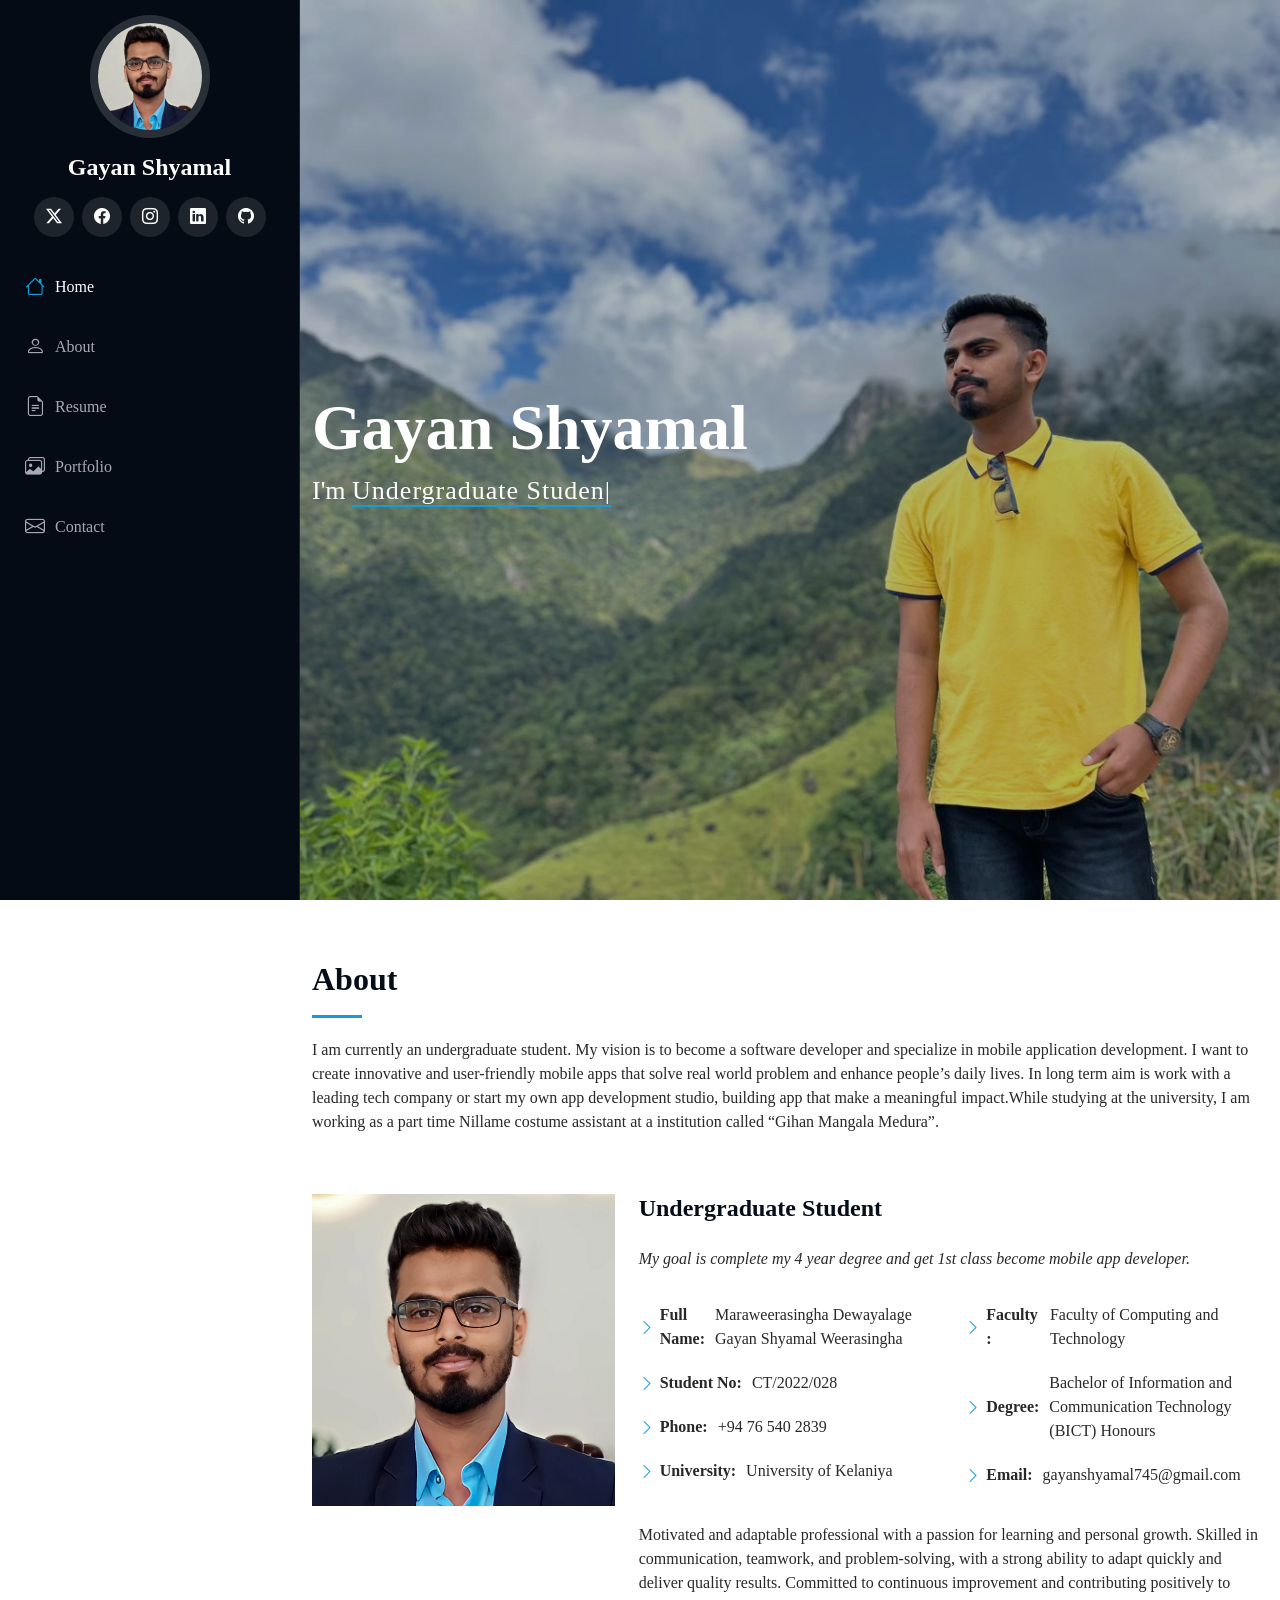
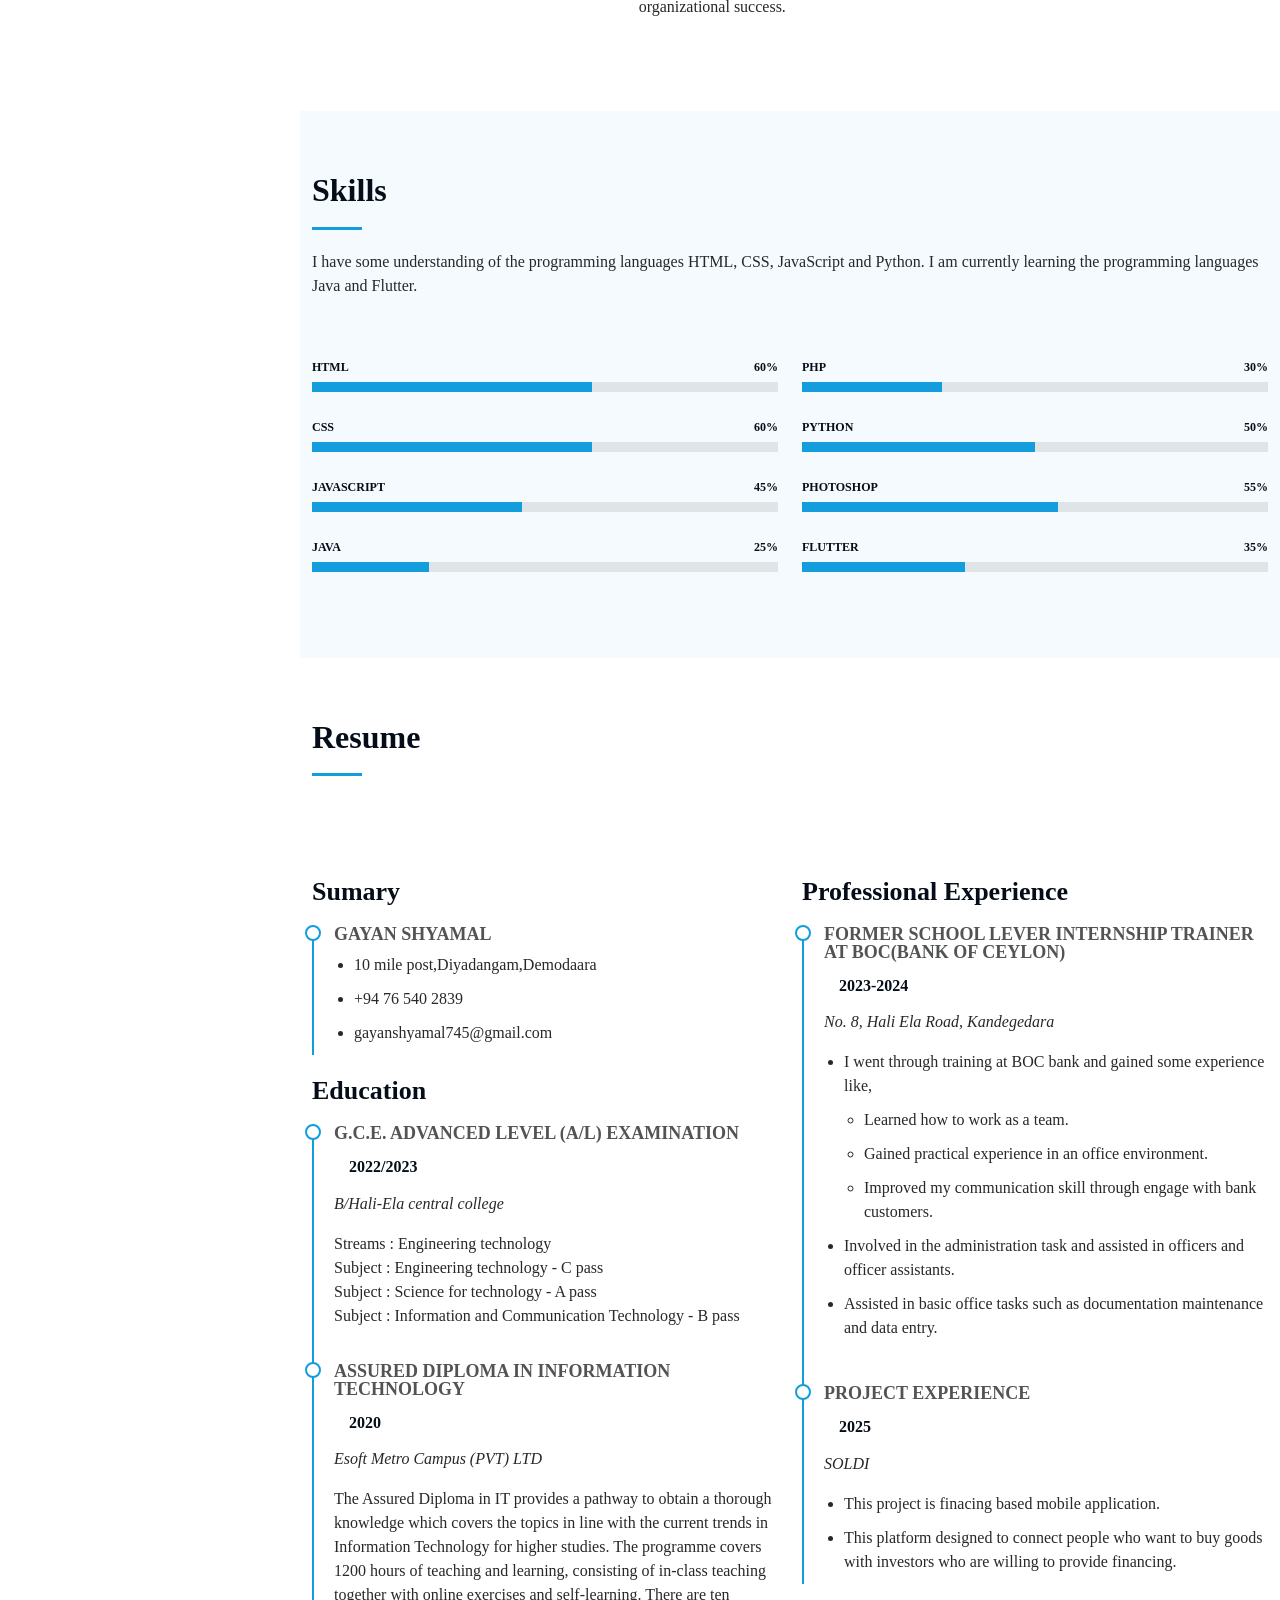
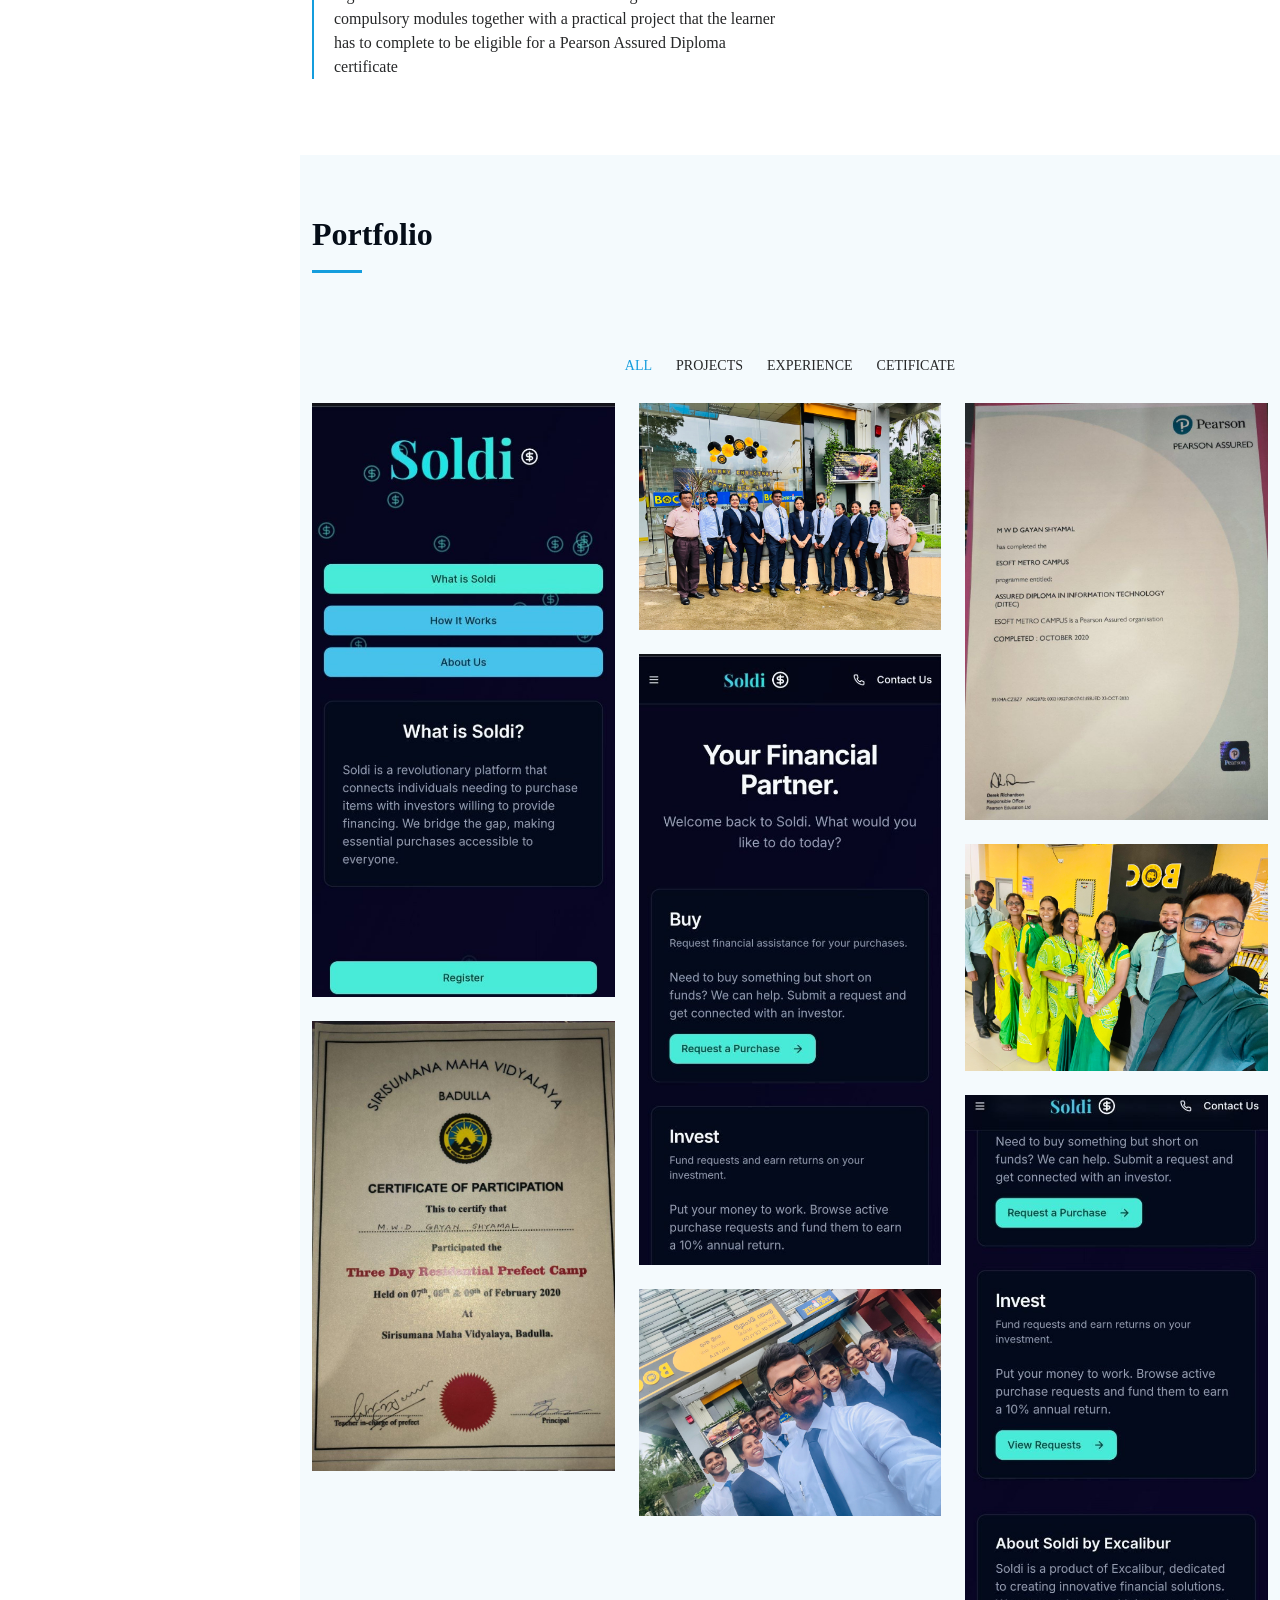
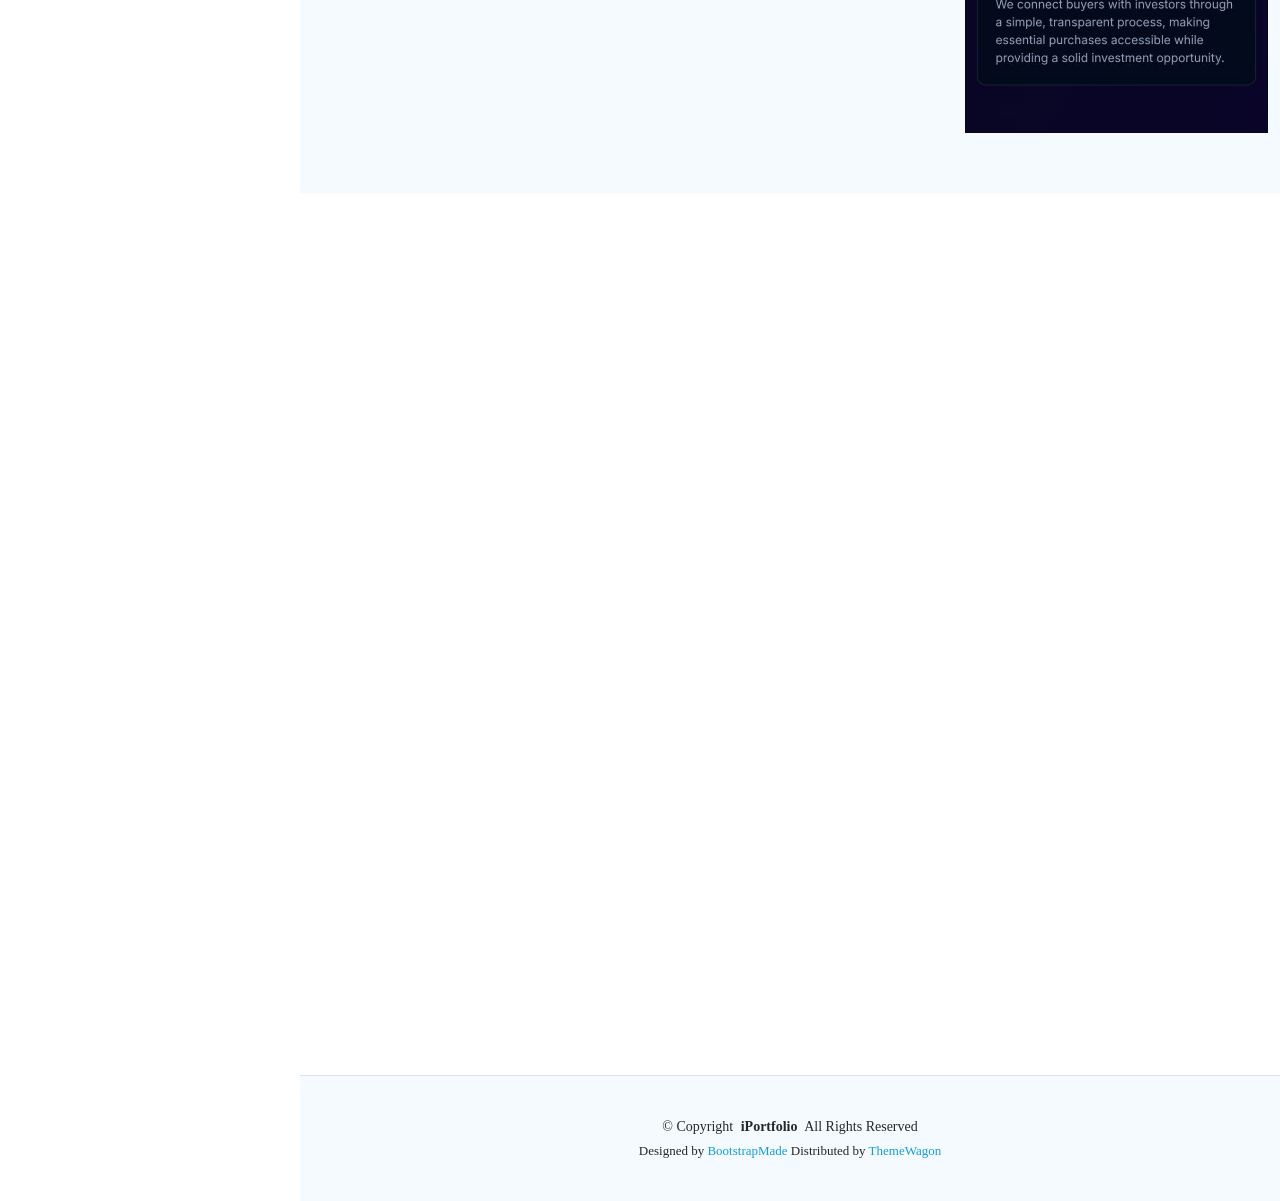
==== commit c7d8cfc3: "update" ====
--- a/index.html
+++ b/index.html
@@ -55,7 +55,6 @@
         <li><a href="#about"><i class="bi bi-person navicon"></i> About</a></li>
         <li><a href="#resume"><i class="bi bi-file-earmark-text navicon"></i> Resume</a></li>
         <li><a href="#portfolio"><i class="bi bi-images navicon"></i> Portfolio</a></li>
-        <li><a href="#services"><i class="bi bi-hdd-stack navicon"></i> Services</a></li>
         <li><a href="#contact"><i class="bi bi-envelope navicon"></i> Contact</a></li>
       </ul>
     </nav>
@@ -408,187 +407,6 @@
       </div>
 
     </section><!-- /Portfolio Section -->
-
-    <!-- Services Section -->
-    <section id="services" class="services section">
-
-      <!-- Section Title -->
-      <div class="container section-title" data-aos="fade-up">
-        <h2>Services</h2>
-        <p>Magnam dolores commodi suscipit. Necessitatibus eius consequatur ex aliquid fuga eum quidem. Sit sint consectetur velit. Quisquam quos quisquam cupiditate. Et nemo qui impedit suscipit alias ea. Quia fugiat sit in iste officiis commodi quidem hic quas.</p>
-      </div><!-- End Section Title -->
-
-      <div class="container">
-
-        <div class="row gy-4">
-
-          <div class="col-lg-4 col-md-6 service-item d-flex" data-aos="fade-up" data-aos-delay="100">
-            <div class="icon flex-shrink-0"><i class="bi bi-briefcase"></i></div>
-            <div>
-              <h4 class="title"><a href="service-details.html" class="stretched-link">Lorem Ipsum</a></h4>
-              <p class="description">Voluptatum deleniti atque corrupti quos dolores et quas molestias excepturi sint occaecati cupiditate non provident</p>
-            </div>
-          </div>
-          <!-- End Service Item -->
-
-          <div class="col-lg-4 col-md-6 service-item d-flex" data-aos="fade-up" data-aos-delay="200">
-            <div class="icon flex-shrink-0"><i class="bi bi-card-checklist"></i></div>
-            <div>
-              <h4 class="title"><a href="service-details.html" class="stretched-link">Dolor Sitema</a></h4>
-              <p class="description">Minim veniam, quis nostrud exercitation ullamco laboris nisi ut aliquip ex ea commodo consequat tarad limino ata</p>
-            </div>
-          </div><!-- End Service Item -->
-
-          <div class="col-lg-4 col-md-6 service-item d-flex" data-aos="fade-up" data-aos-delay="300">
-            <div class="icon flex-shrink-0"><i class="bi bi-bar-chart"></i></div>
-            <div>
-              <h4 class="title"><a href="service-details.html" class="stretched-link">Sed ut perspiciatis</a></h4>
-              <p class="description">Duis aute irure dolor in reprehenderit in voluptate velit esse cillum dolore eu fugiat nulla pariatur</p>
-            </div>
-          </div><!-- End Service Item -->
-
-          <div class="col-lg-4 col-md-6 service-item d-flex" data-aos="fade-up" data-aos-delay="400">
-            <div class="icon flex-shrink-0"><i class="bi bi-binoculars"></i></div>
-            <div>
-              <h4 class="title"><a href="service-details.html" class="stretched-link">Magni Dolores</a></h4>
-              <p class="description">Excepteur sint occaecat cupidatat non proident, sunt in culpa qui officia deserunt mollit anim id est laborum</p>
-            </div>
-          </div><!-- End Service Item -->
-
-          <div class="col-lg-4 col-md-6 service-item d-flex" data-aos="fade-up" data-aos-delay="500">
-            <div class="icon flex-shrink-0"><i class="bi bi-brightness-high"></i></div>
-            <div>
-              <h4 class="title"><a href="service-details.html" class="stretched-link">Nemo Enim</a></h4>
-              <p class="description">At vero eos et accusamus et iusto odio dignissimos ducimus qui blanditiis praesentium voluptatum deleniti atque</p>
-            </div>
-          </div><!-- End Service Item -->
-
-          <div class="col-lg-4 col-md-6 service-item d-flex" data-aos="fade-up" data-aos-delay="600">
-            <div class="icon flex-shrink-0"><i class="bi bi-calendar4-week"></i></div>
-            <div>
-              <h4 class="title"><a href="service-details.html" class="stretched-link">Eiusmod Tempor</a></h4>
-              <p class="description">Et harum quidem rerum facilis est et expedita distinctio. Nam libero tempore, cum soluta nobis est eligendi</p>
-            </div>
-          </div><!-- End Service Item -->
-
-        </div>
-
-      </div>
-
-    </section><!-- /Services Section -->
-
-    <!-- Testimonials Section -->
-    <section id="testimonials" class="testimonials section light-background">
-
-      <!-- Section Title -->
-      <div class="container section-title" data-aos="fade-up">
-        <h2>Testimonials</h2>
-        <p>Necessitatibus eius consequatur ex aliquid fuga eum quidem sint consectetur velit</p>
-      </div><!-- End Section Title -->
-
-      <div class="container" data-aos="fade-up" data-aos-delay="100">
-
-        <div class="swiper init-swiper">
-          <script type="application/json" class="swiper-config">
-            {
-              "loop": true,
-              "speed": 600,
-              "autoplay": {
-                "delay": 5000
-              },
-              "slidesPerView": "auto",
-              "pagination": {
-                "el": ".swiper-pagination",
-                "type": "bullets",
-                "clickable": true
-              },
-              "breakpoints": {
-                "320": {
-                  "slidesPerView": 1,
-                  "spaceBetween": 40
-                },
-                "1200": {
-                  "slidesPerView": 3,
-                  "spaceBetween": 1
-                }
-              }
-            }
-          </script>
-          <div class="swiper-wrapper">
-
-            <div class="swiper-slide">
-              <div class="testimonial-item">
-                <p>
-                  <i class="bi bi-quote quote-icon-left"></i>
-                  <span>Proin iaculis purus consequat sem cure digni ssim donec porttitora entum suscipit rhoncus. Accusantium quam, ultricies eget id, aliquam eget nibh et. Maecen aliquam, risus at semper.</span>
-                  <i class="bi bi-quote quote-icon-right"></i>
-                </p>
-                <img src="assets/img/testimonials/testimonials-1.jpg" class="testimonial-img" alt="">
-                <h3>Saul Goodman</h3>
-                <h4>Ceo &amp; Founder</h4>
-              </div>
-            </div><!-- End testimonial item -->
-
-            <div class="swiper-slide">
-              <div class="testimonial-item">
-                <p>
-                  <i class="bi bi-quote quote-icon-left"></i>
-                  <span>Export tempor illum tamen malis malis eram quae irure esse labore quem cillum quid malis quorum velit fore eram velit sunt aliqua noster fugiat irure amet legam anim culpa.</span>
-                  <i class="bi bi-quote quote-icon-right"></i>
-                </p>
-                <img src="assets/img/testimonials/testimonials-2.jpg" class="testimonial-img" alt="">
-                <h3>Sara Wilsson</h3>
-                <h4>Designer</h4>
-              </div>
-            </div><!-- End testimonial item -->
-
-            <div class="swiper-slide">
-              <div class="testimonial-item">
-                <p>
-                  <i class="bi bi-quote quote-icon-left"></i>
-                  <span>Enim nisi quem export duis labore cillum quae magna enim sint quorum nulla quem veniam duis minim tempor labore quem eram duis noster aute amet eram fore quis sint minim.</span>
-                  <i class="bi bi-quote quote-icon-right"></i>
-                </p>
-                <img src="assets/img/testimonials/testimonials-3.jpg" class="testimonial-img" alt="">
-                <h3>Jena Karlis</h3>
-                <h4>Store Owner</h4>
-              </div>
-            </div><!-- End testimonial item -->
-
-            <div class="swiper-slide">
-              <div class="testimonial-item">
-                <p>
-                  <i class="bi bi-quote quote-icon-left"></i>
-                  <span>Fugiat enim eram quae cillum dolore dolor amet nulla culpa multos export minim fugiat dolor enim duis veniam ipsum anim magna sunt elit fore quem dolore labore illum veniam.</span>
-                  <i class="bi bi-quote quote-icon-right"></i>
-                </p>
-                <img src="assets/img/testimonials/testimonials-4.jpg" class="testimonial-img" alt="">
-                <h3>Matt Brandon</h3>
-                <h4>Freelancer</h4>
-              </div>
-            </div><!-- End testimonial item -->
-
-            <div class="swiper-slide">
-              <div class="testimonial-item">
-                <p>
-                  <i class="bi bi-quote quote-icon-left"></i>
-                  <span>Quis quorum aliqua sint quem legam fore sunt eram irure aliqua veniam tempor noster veniam sunt culpa nulla illum cillum fugiat legam esse veniam culpa fore nisi cillum quid.</span>
-                  <i class="bi bi-quote quote-icon-right"></i>
-                </p>
-                <img src="assets/img/testimonials/testimonials-5.jpg" class="testimonial-img" alt="">
-                <h3>John Larson</h3>
-                <h4>Entrepreneur</h4>
-              </div>
-            </div><!-- End testimonial item -->
-
-          </div>
-          <div class="swiper-pagination"></div>
-        </div>
-
-      </div>
-
-    </section><!-- /Testimonials Section -->
-
     <!-- Contact Section -->
     <section id="contact" class="contact section">
 
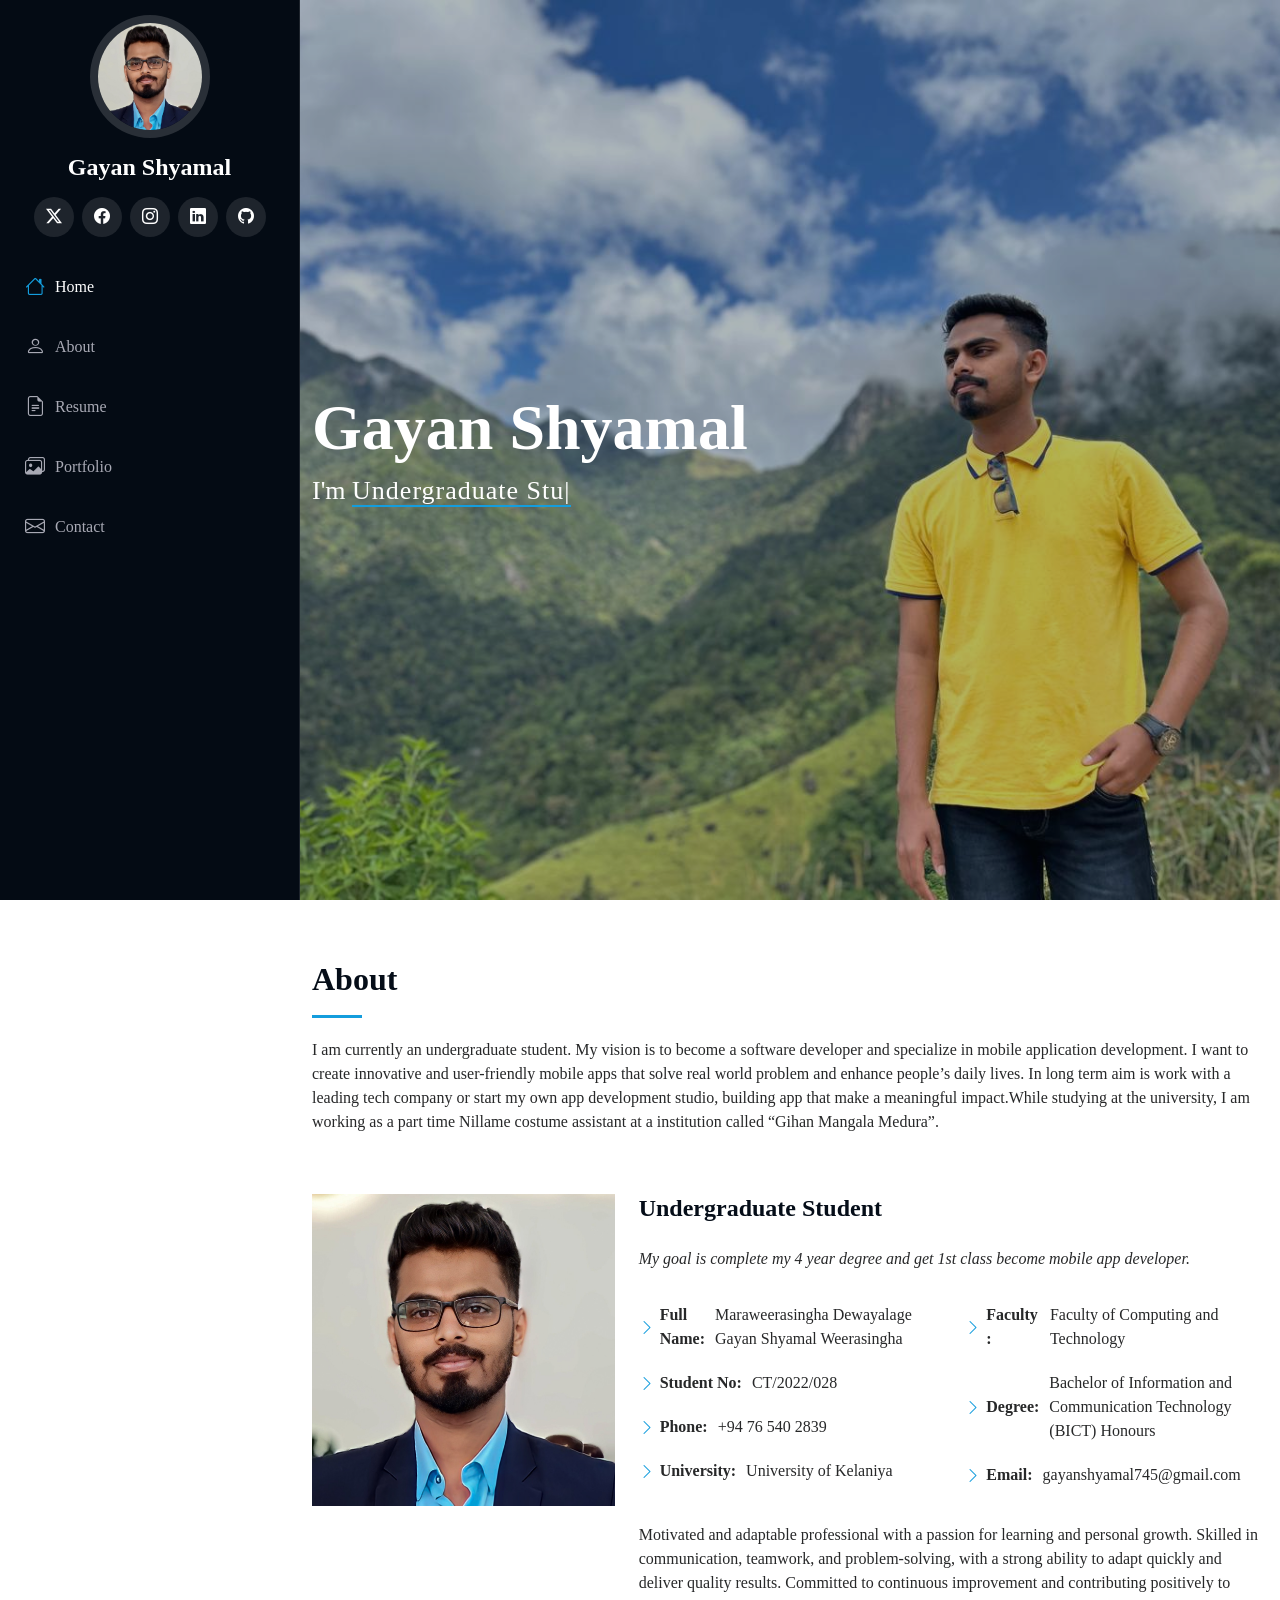
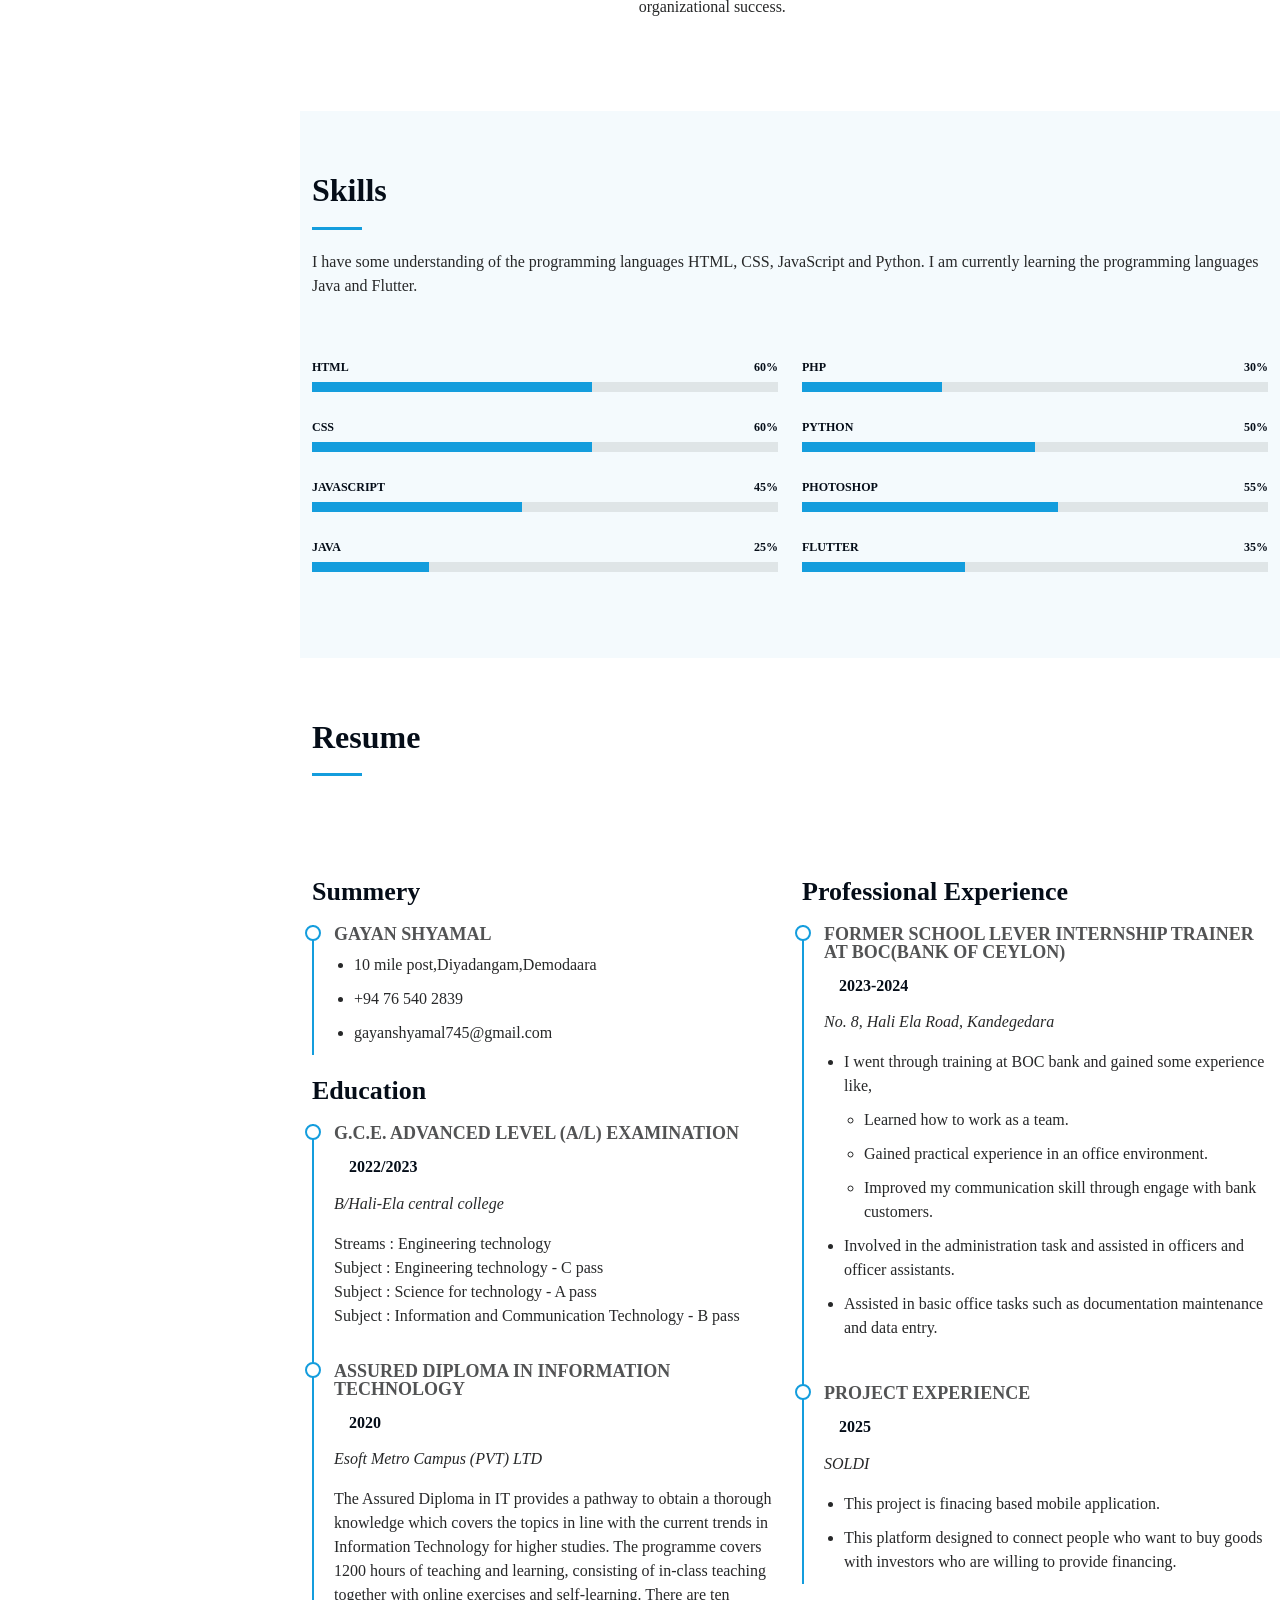
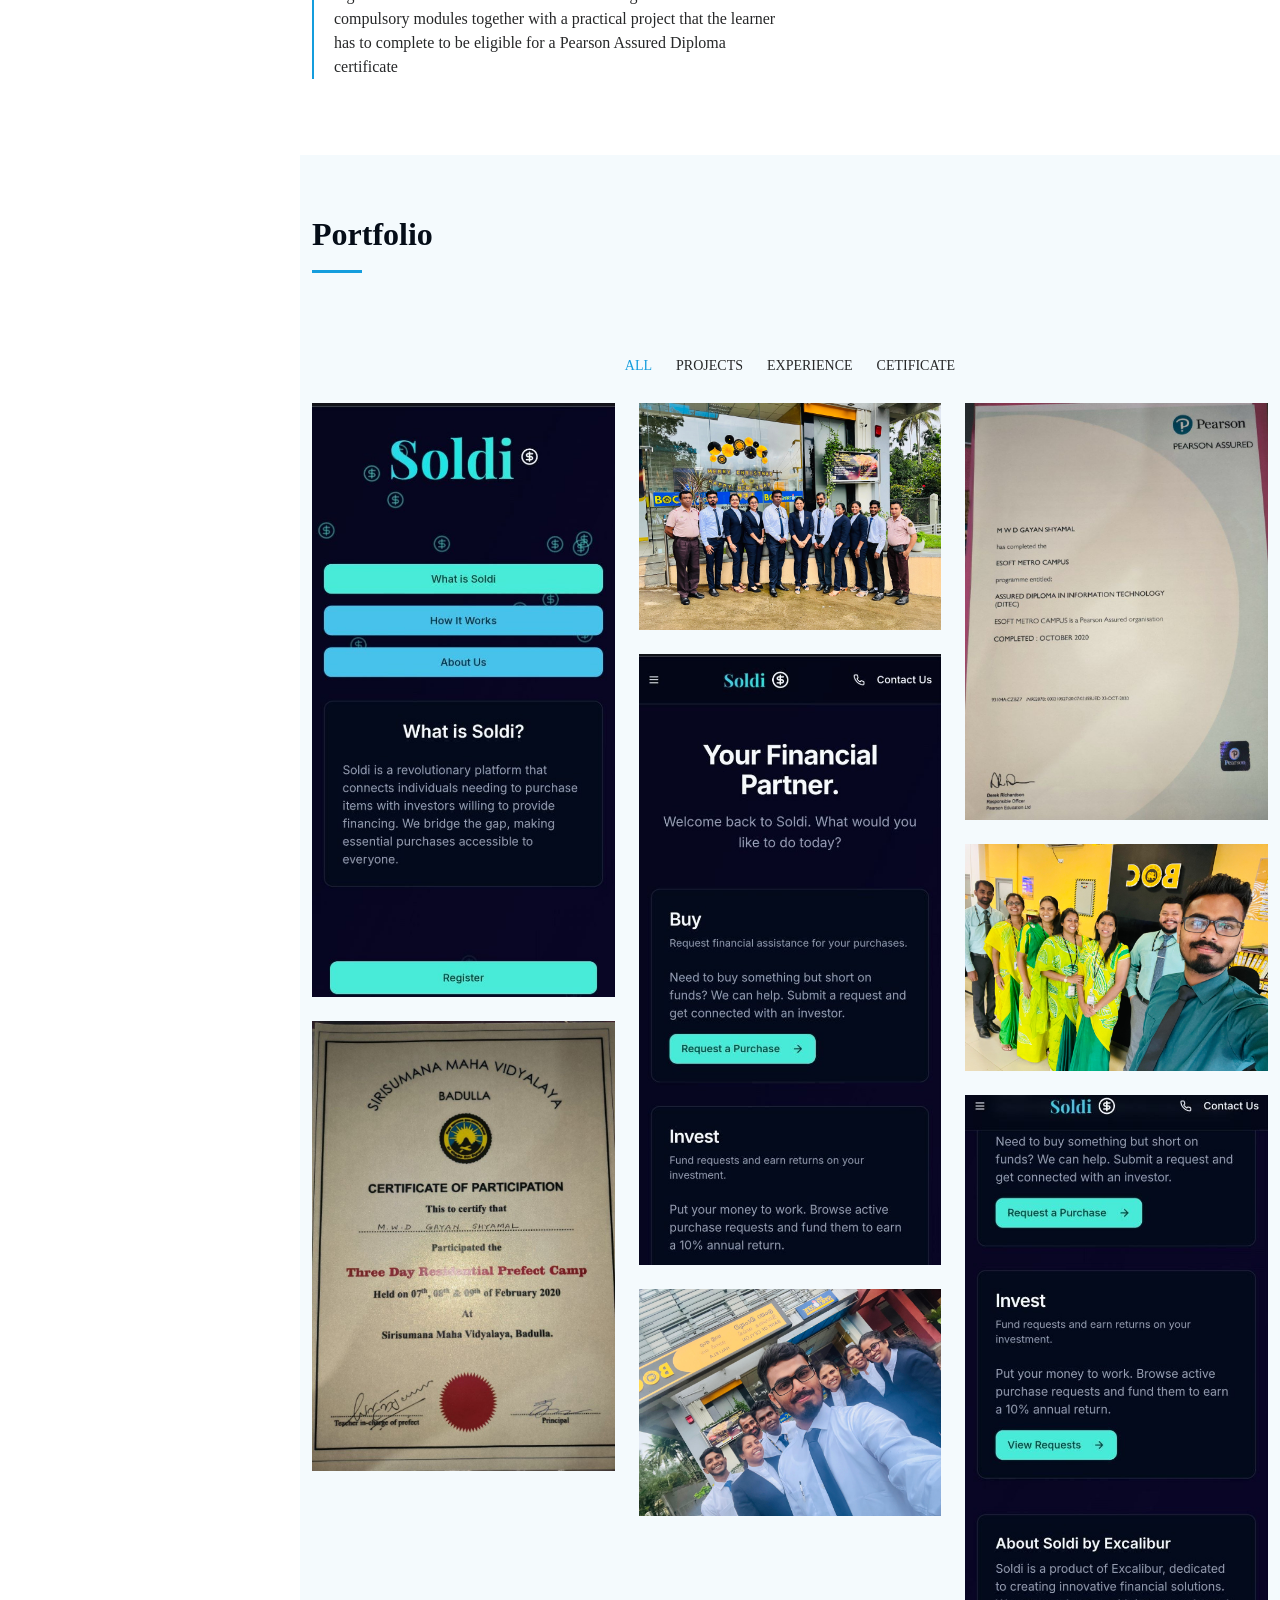
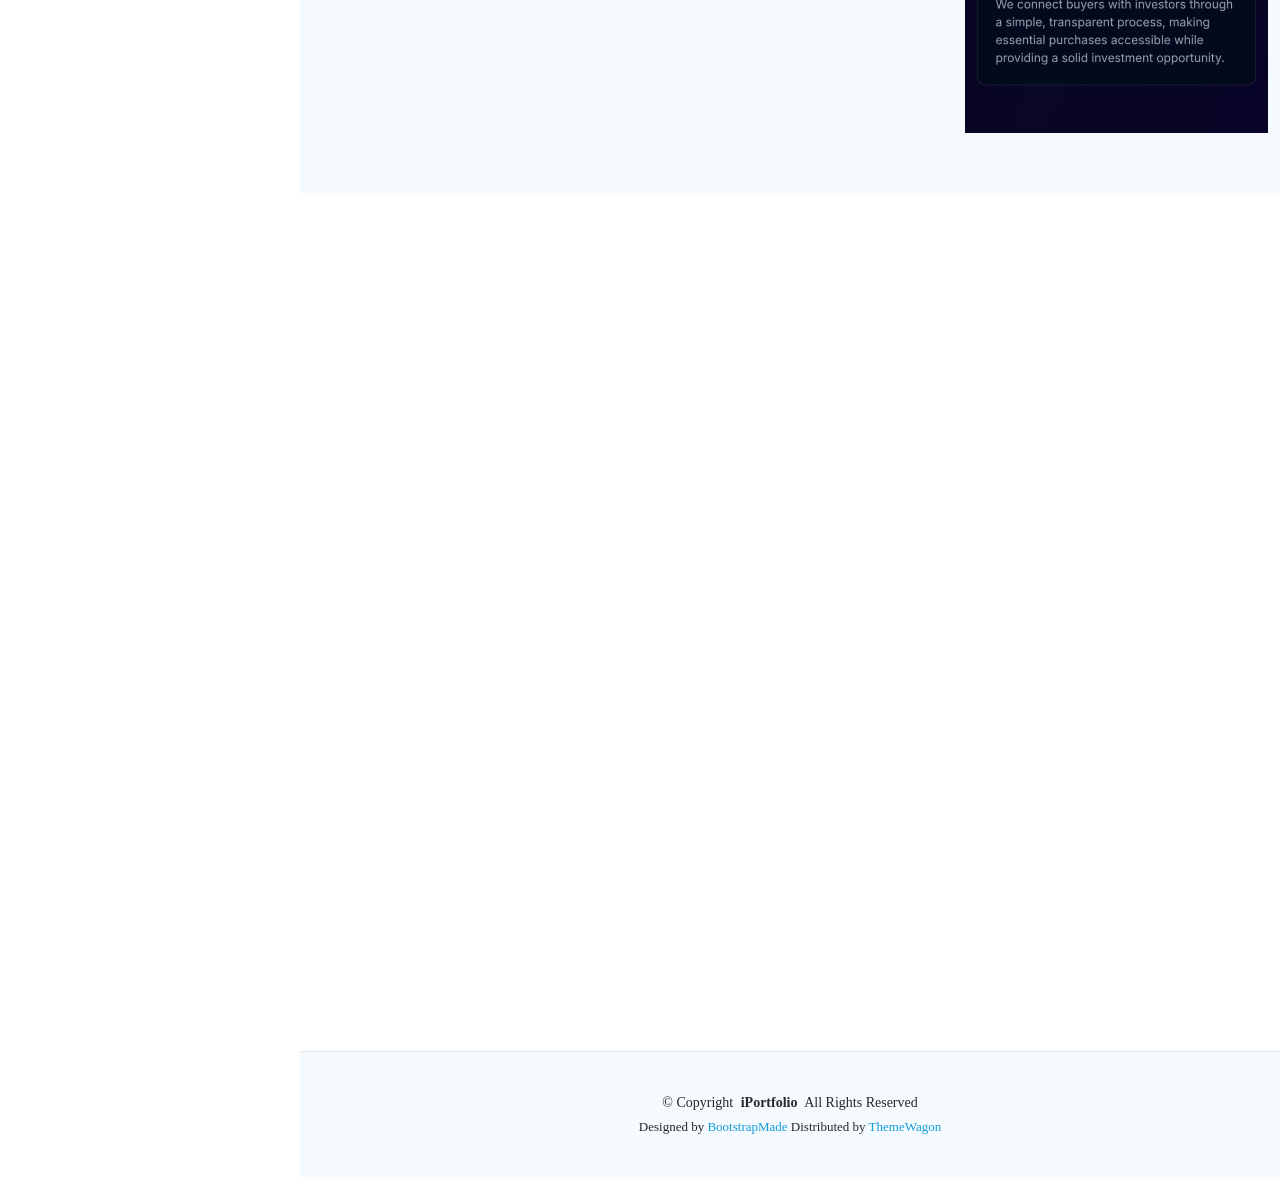
==== commit 9d7c4937: "update" ====
--- a/index.html
+++ b/index.html
@@ -218,7 +218,7 @@
         <div class="row">
 
           <div class="col-lg-6" data-aos="fade-up" data-aos-delay="100">
-            <h3 class="resume-title">Sumary</h3>
+            <h3 class="resume-title">Summery</h3>
 
             <div class="resume-item pb-0">
               <h4>Gayan Shyamal</h4>
@@ -413,7 +413,6 @@
       <!-- Section Title -->
       <div class="container section-title" data-aos="fade-up">
         <h2>Contact</h2>
-        <p>Necessitatibus eius consequatur ex aliquid fuga eum quidem sint consectetur velit</p>
       </div><!-- End Section Title -->
 
       <div class="container" data-aos="fade-up" data-aos-delay="100">
@@ -427,27 +426,28 @@
                 <i class="bi bi-geo-alt flex-shrink-0"></i>
                 <div>
                   <h3>Address</h3>
-                  <p>A108 Adam Street, New York, NY 535022</p>
+                  <p>10 mile post,Diyadangam,Demodaara</p>
                 </div>
               </div><!-- End Info Item -->
 
               <div class="info-item d-flex" data-aos="fade-up" data-aos-delay="300">
                 <i class="bi bi-telephone flex-shrink-0"></i>
                 <div>
-                  <h3>Call Us</h3>
-                  <p>+1 5589 55488 55</p>
+                  <h3>Call me</h3>
+                  <p>+94 76 540 2839</p>
                 </div>
               </div><!-- End Info Item -->
 
               <div class="info-item d-flex" data-aos="fade-up" data-aos-delay="400">
                 <i class="bi bi-envelope flex-shrink-0"></i>
                 <div>
-                  <h3>Email Us</h3>
-                  <p>info@example.com</p>
+                  <h3>Email</h3>
+                  <p>gayanshyamal745@gmail</p>
                 </div>
               </div><!-- End Info Item -->
 
-              <iframe src="https://www.google.com/maps/embed?pb=!1m14!1m8!1m3!1d48389.78314118045!2d-74.006138!3d40.710059!3m2!1i1024!2i768!4f13.1!3m3!1m2!1s0x89c25a22a3bda30d%3A0xb89d1fe6bc499443!2sDowntown%20Conference%20Center!5e0!3m2!1sen!2sus!4v1676961268712!5m2!1sen!2sus" frameborder="0" style="border:0; width: 100%; height: 270px;" allowfullscreen="" loading="lazy" referrerpolicy="no-referrer-when-downgrade"></iframe>
+              <iframe src="https://www.google.com/maps/embed?pb=!1m10!1m8!1m3!1d1234.6035464717245!2d81.04646291140223!3d6.890234411394966!3m2!1i1024!2i768!4f13.1!5e0!3m2!1sen!2sus!4v1776960415354!5m2!1sen!2sus" frameborder="0" style="border:0; width: 100%; height: 270px;" allowfullscreen="" loading="lazy" referrerpolicy="no-referrer-when-downgrade"></iframe>
+
             </div>
           </div>
 
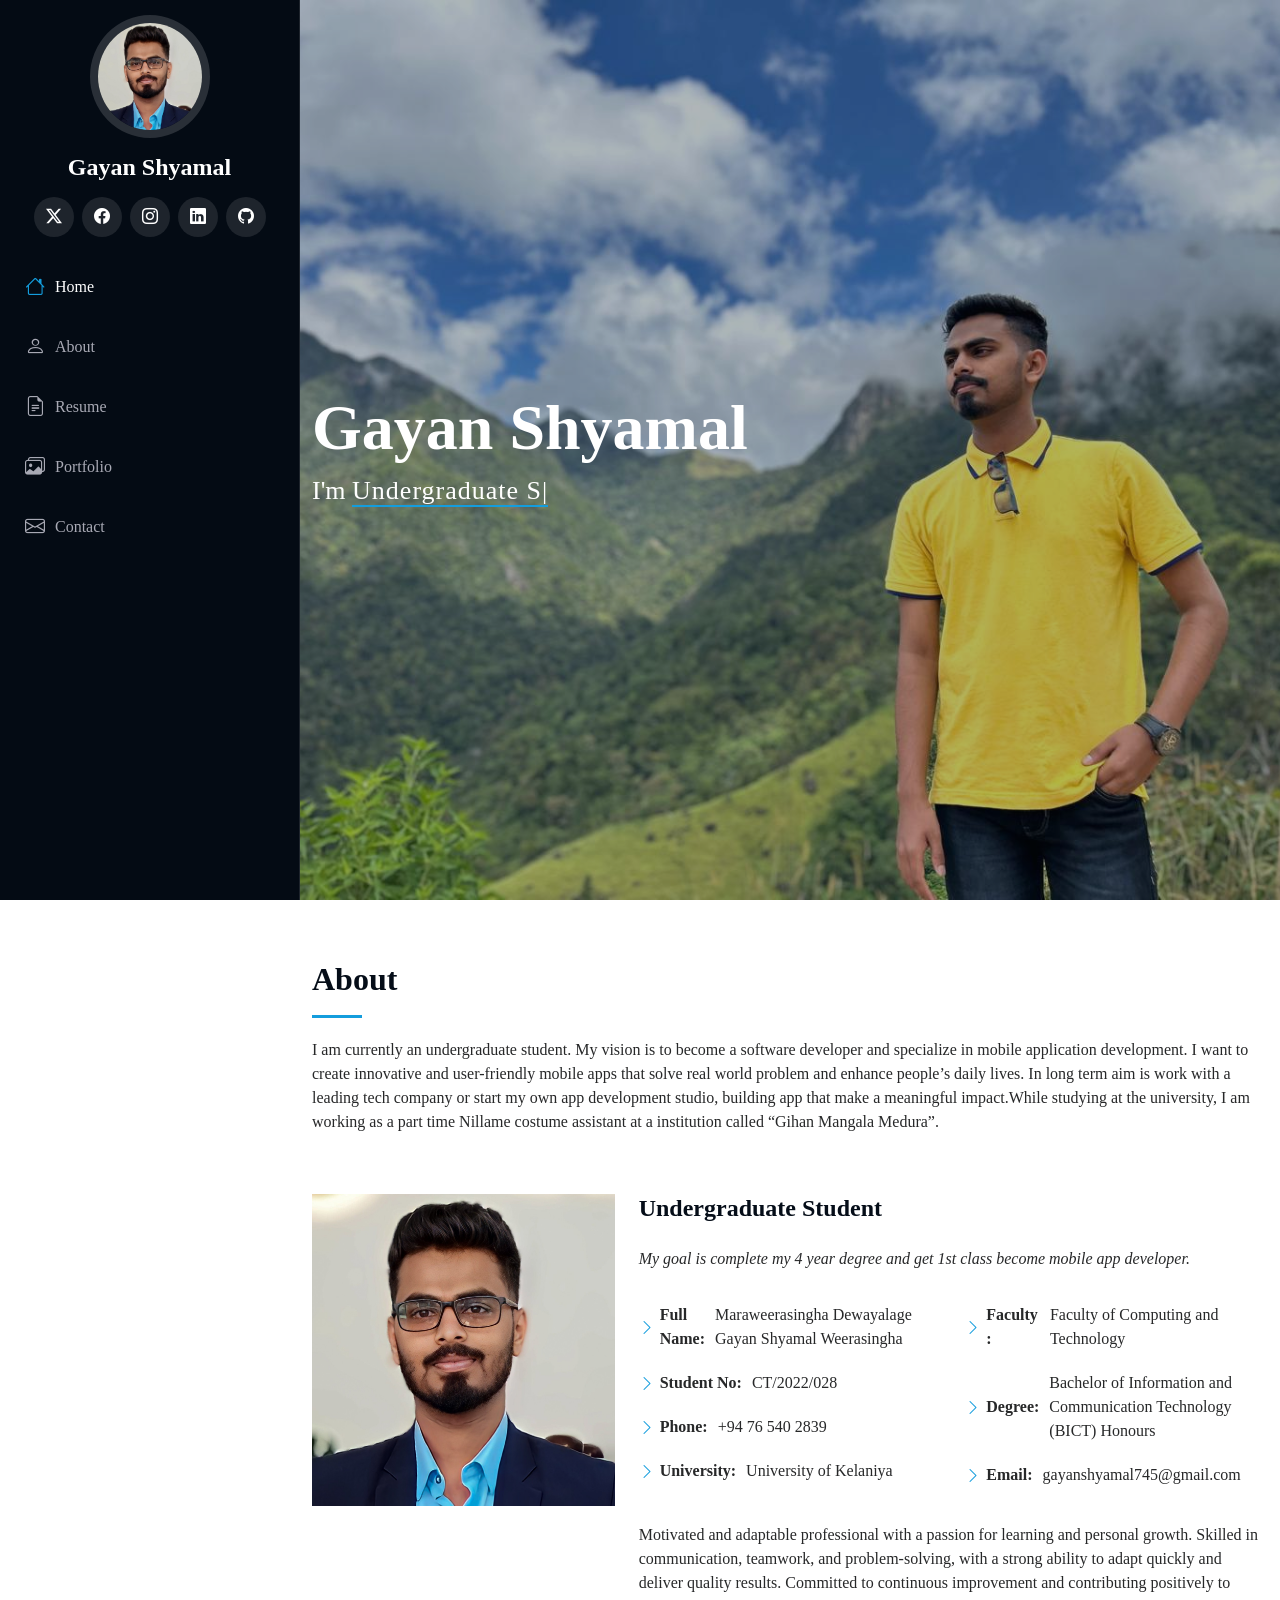
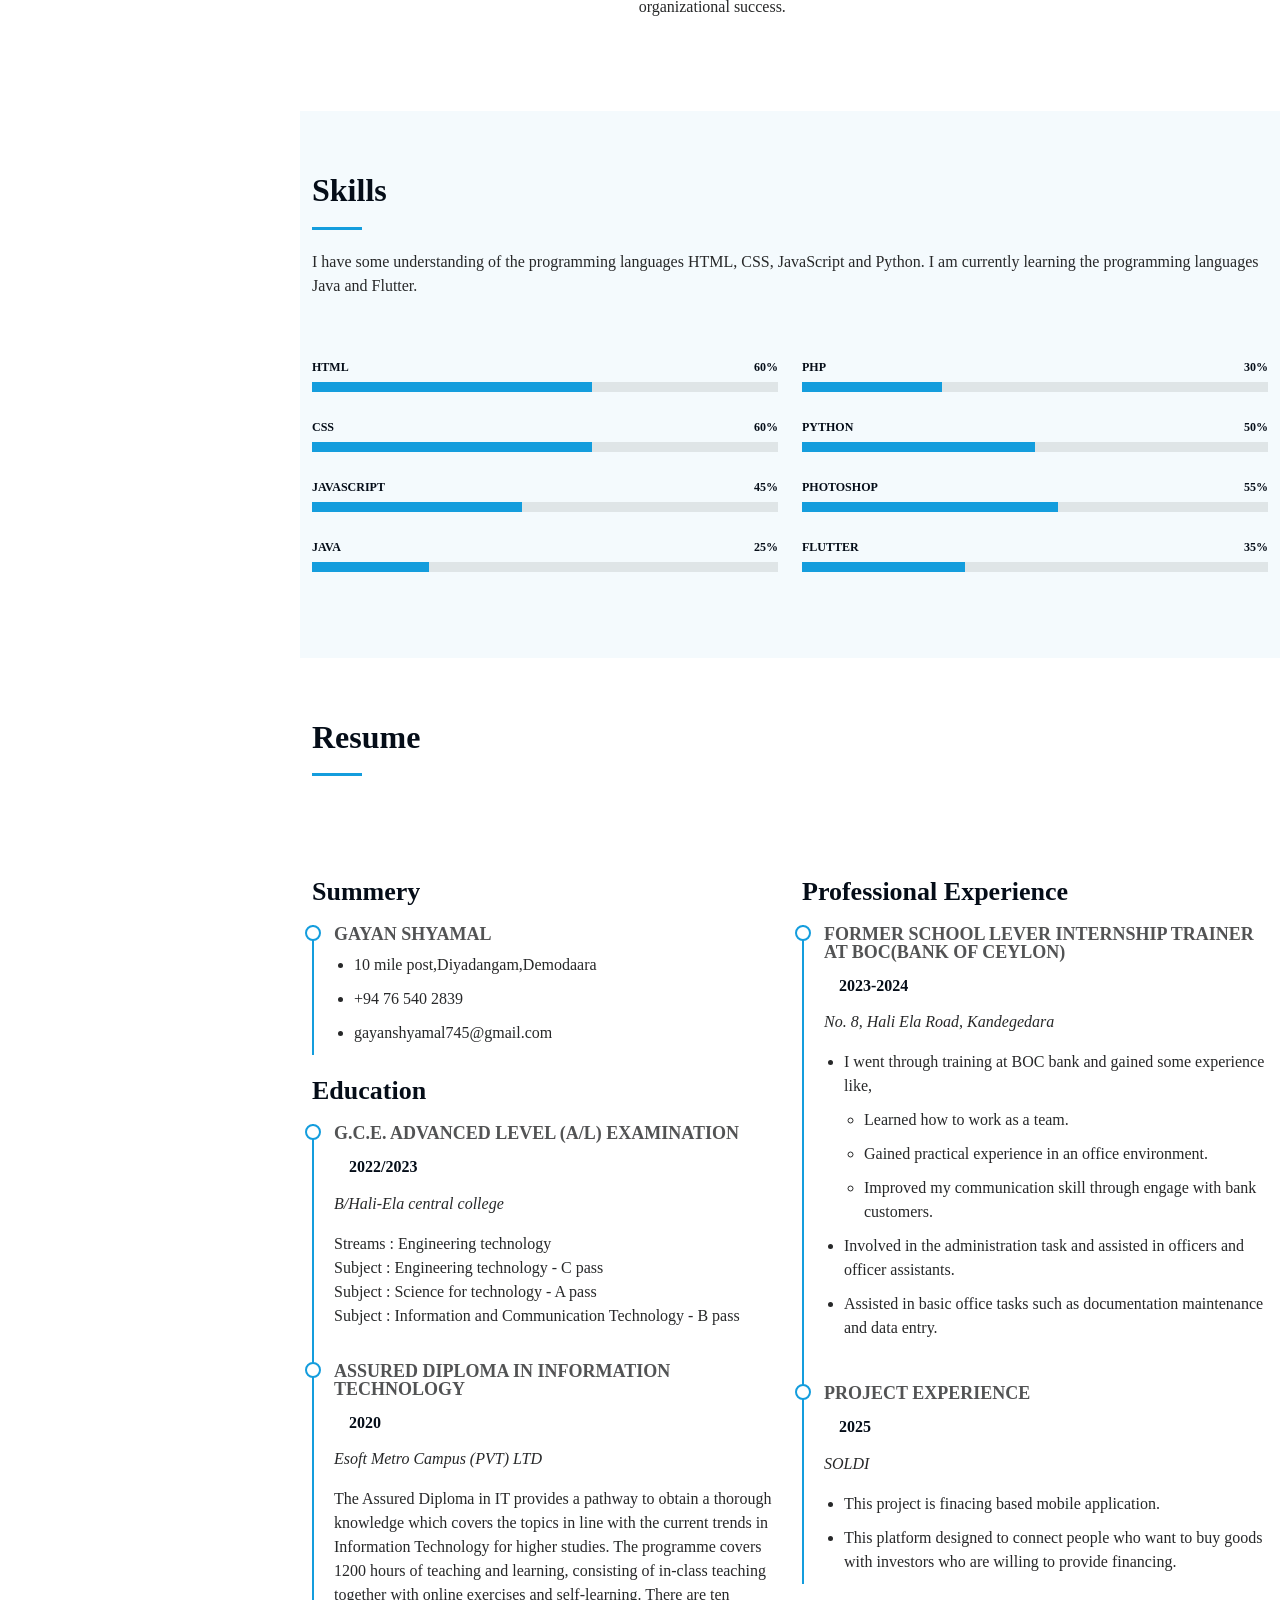
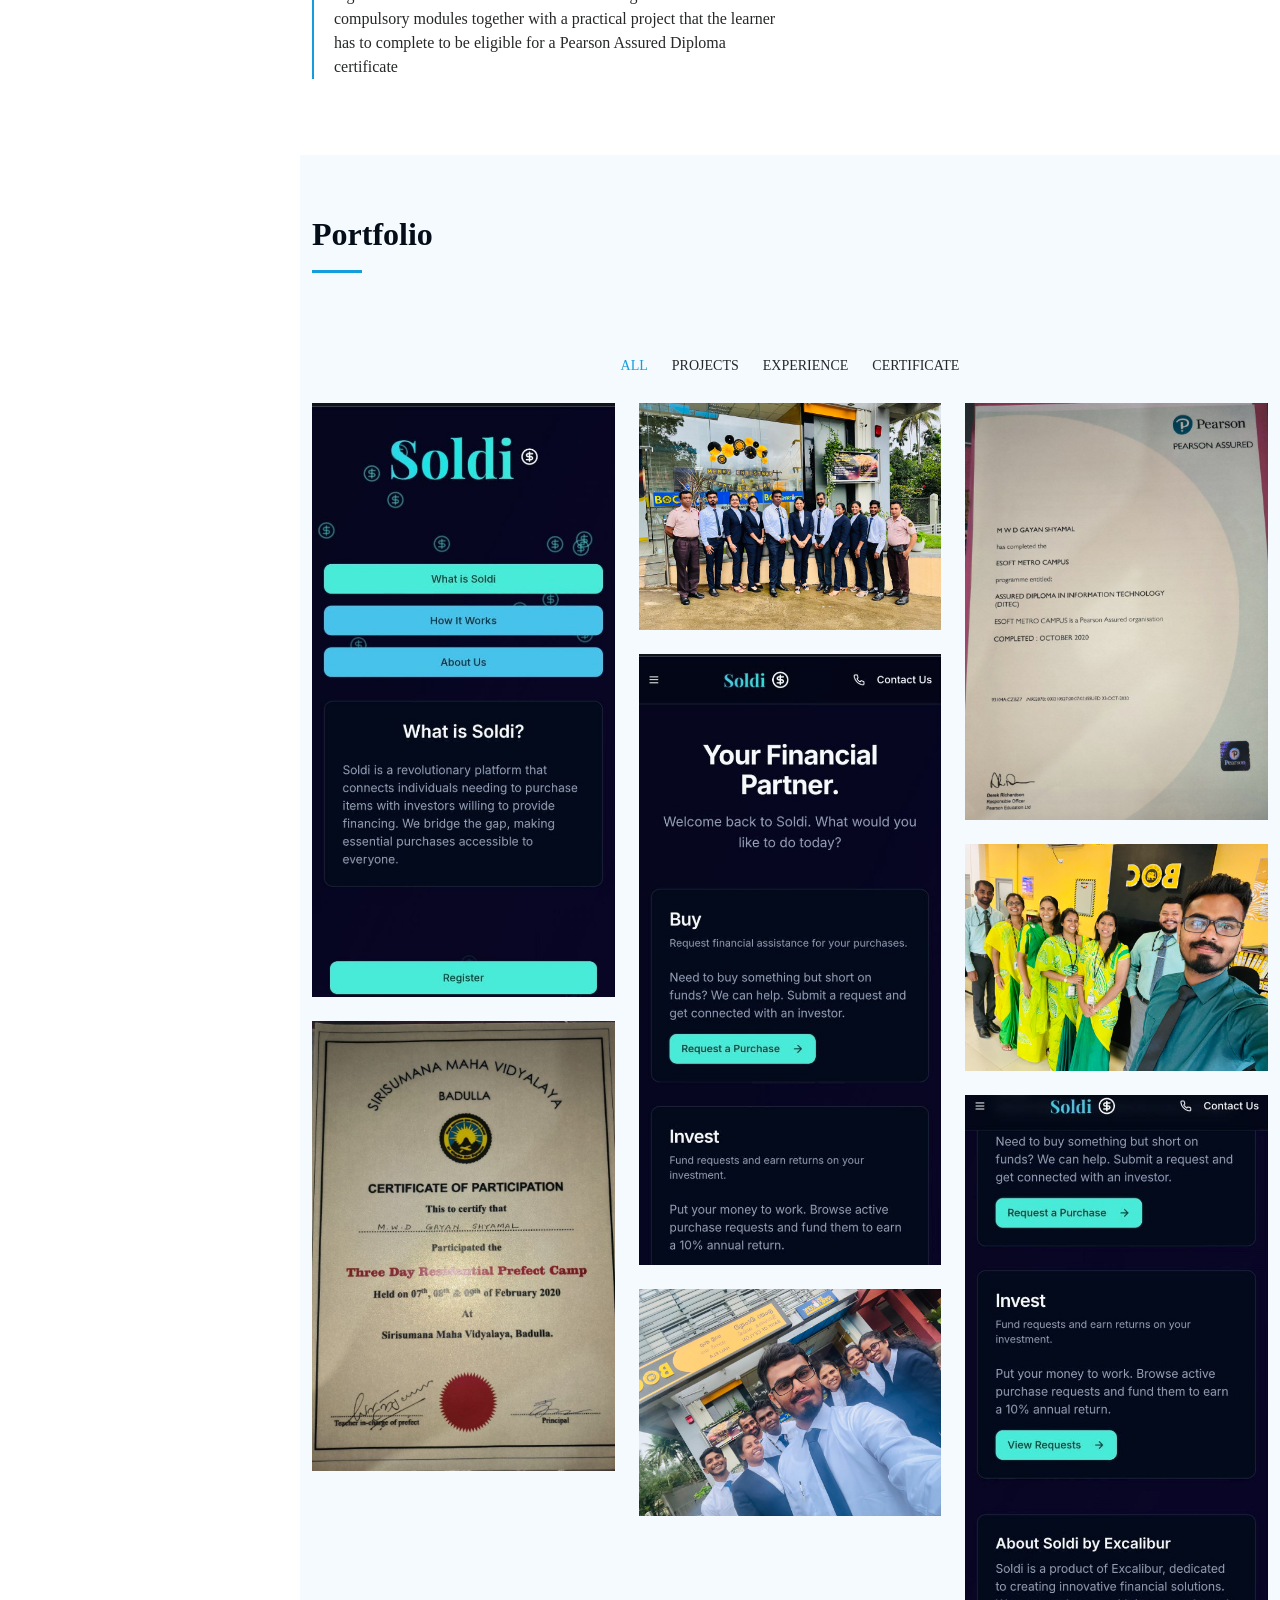
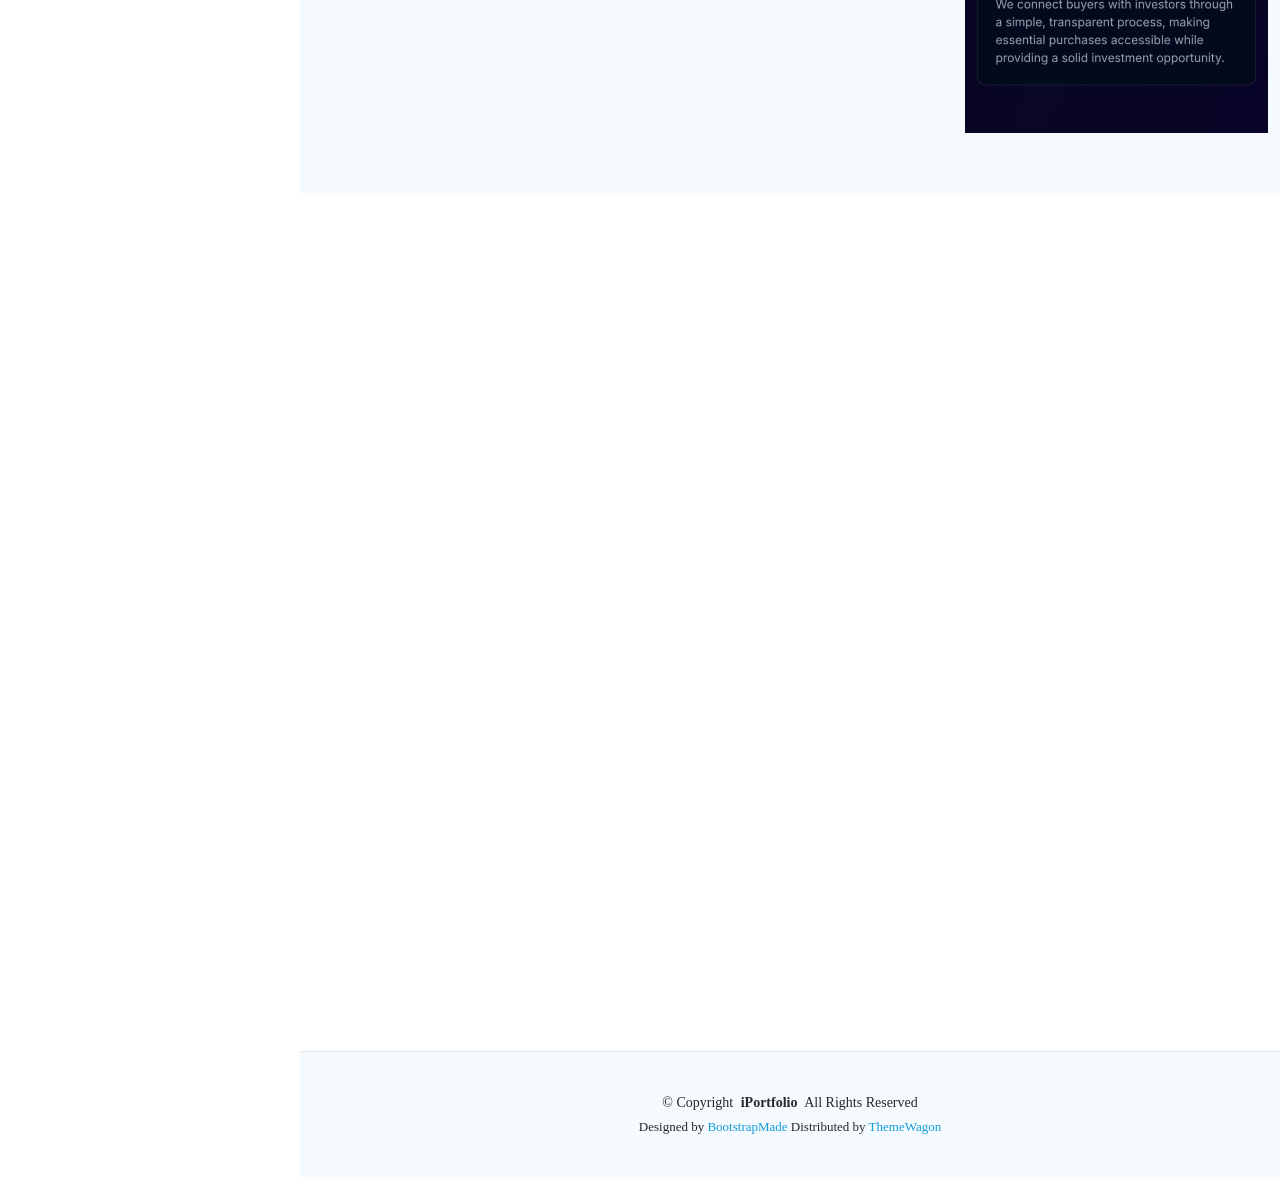
==== commit ebbc2674: "update" ====
--- a/index.html
+++ b/index.html
@@ -301,7 +301,7 @@
             <li data-filter="*" class="filter-active">All</li>
             <li data-filter=".filter-app">Projects</li>
             <li data-filter=".filter-product">Experience</li>
-            <li data-filter=".filter-branding">Cetificate</li>
+            <li data-filter=".filter-branding">Certificate</li>
           </ul><!-- End Portfolio Filters -->
 
           <div class="row gy-4 isotope-container" data-aos="fade-up" data-aos-delay="200">
